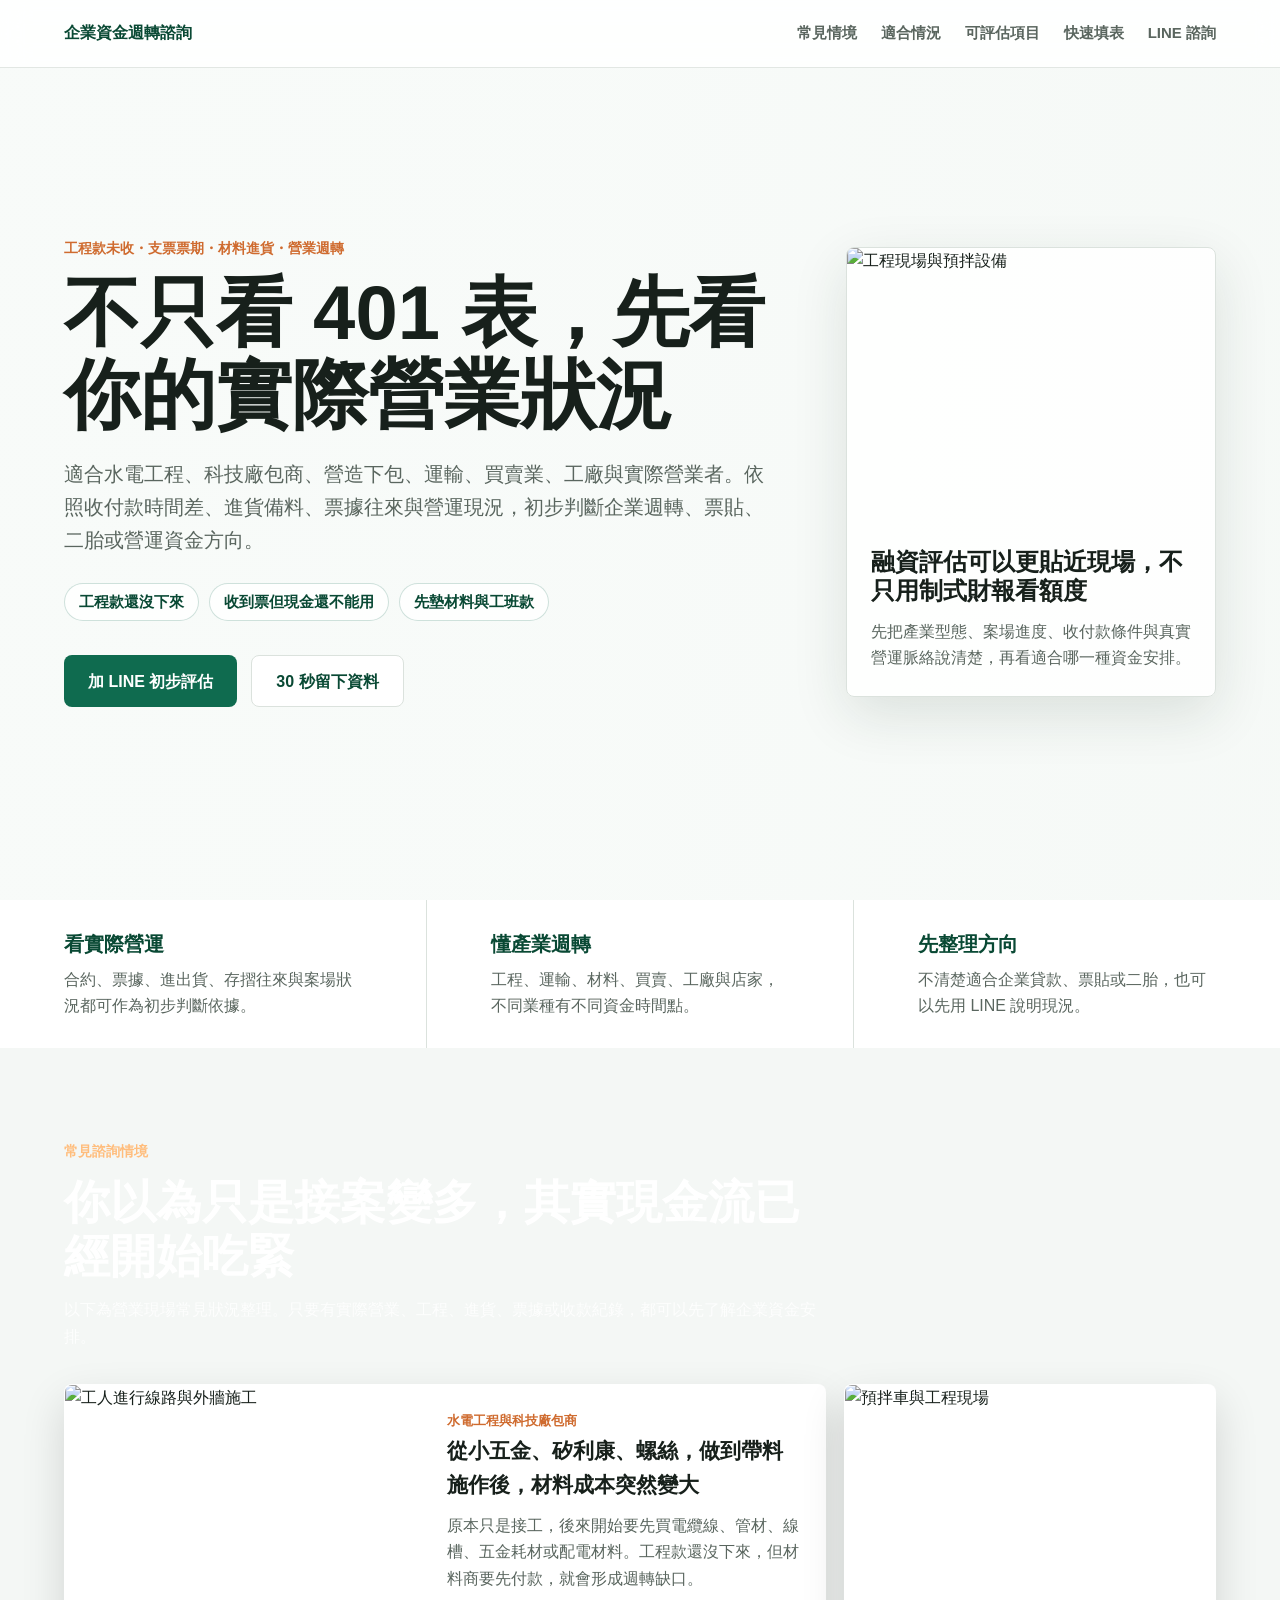
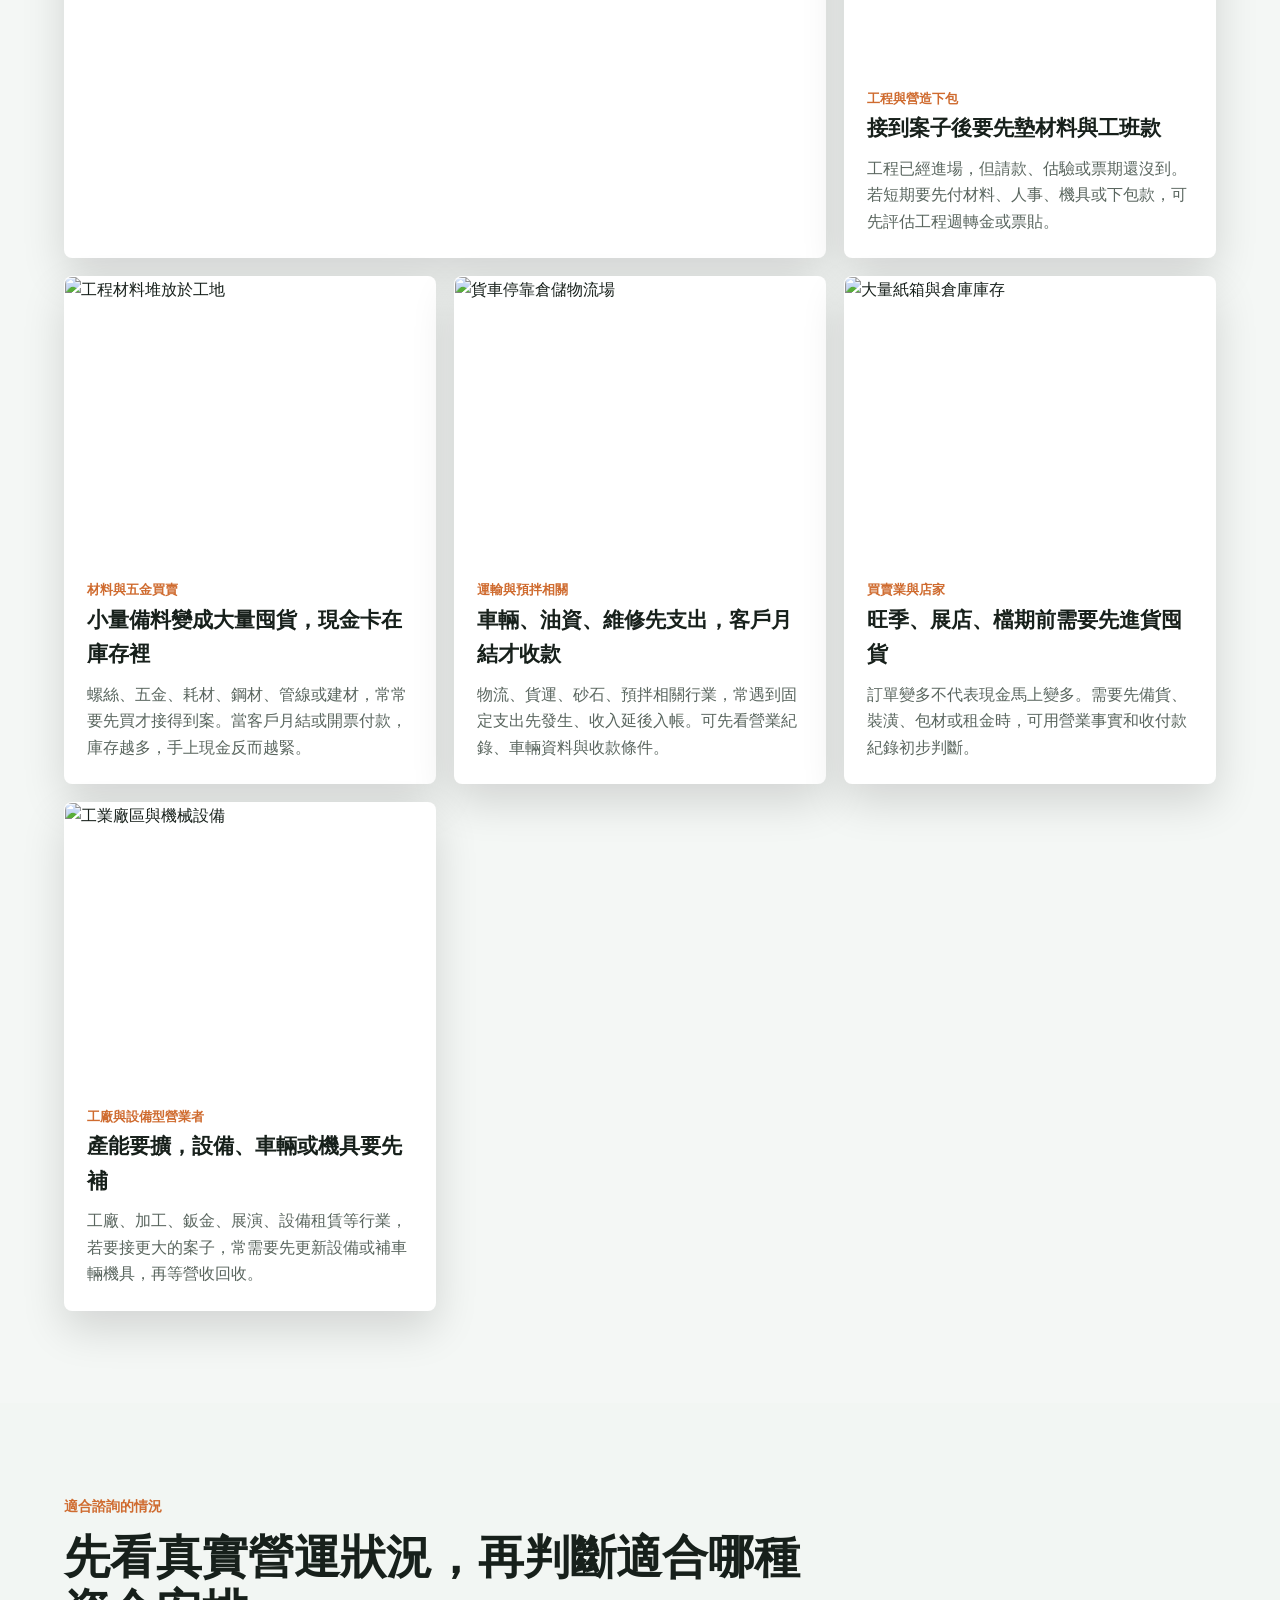
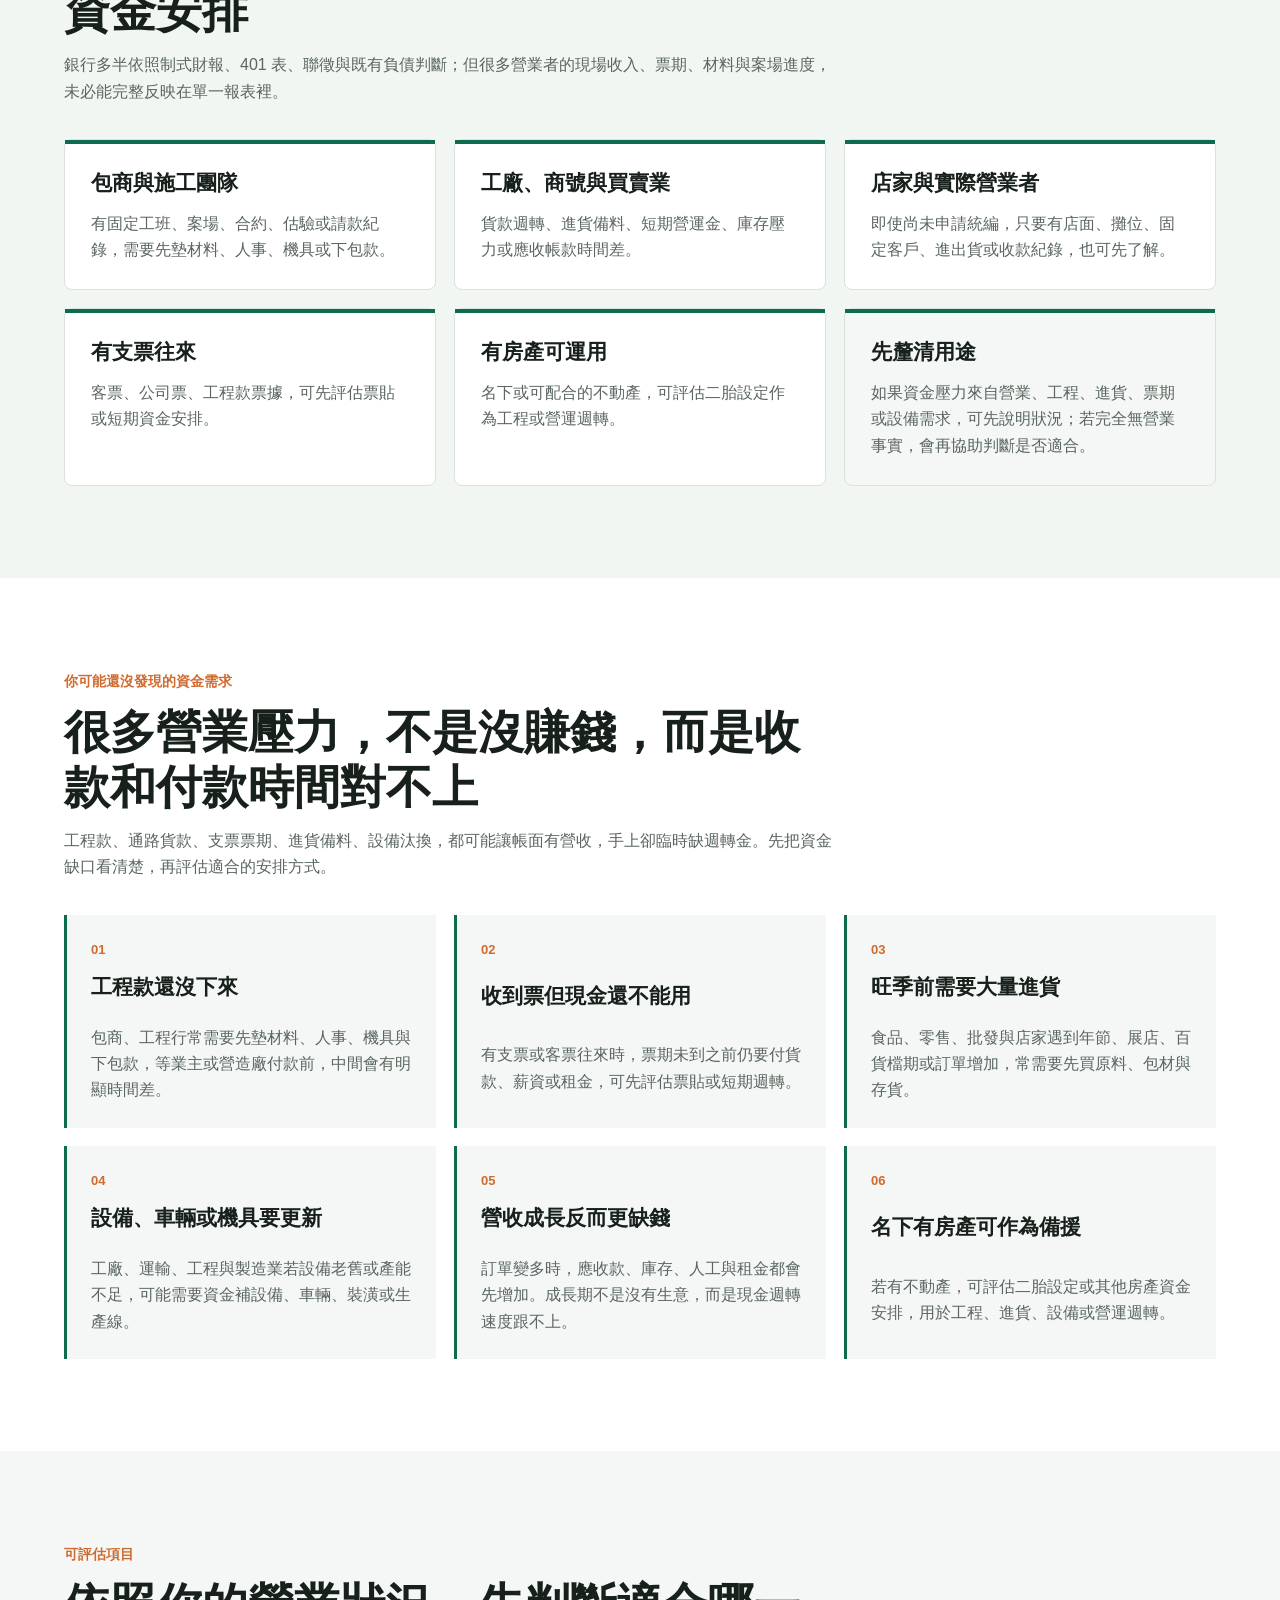
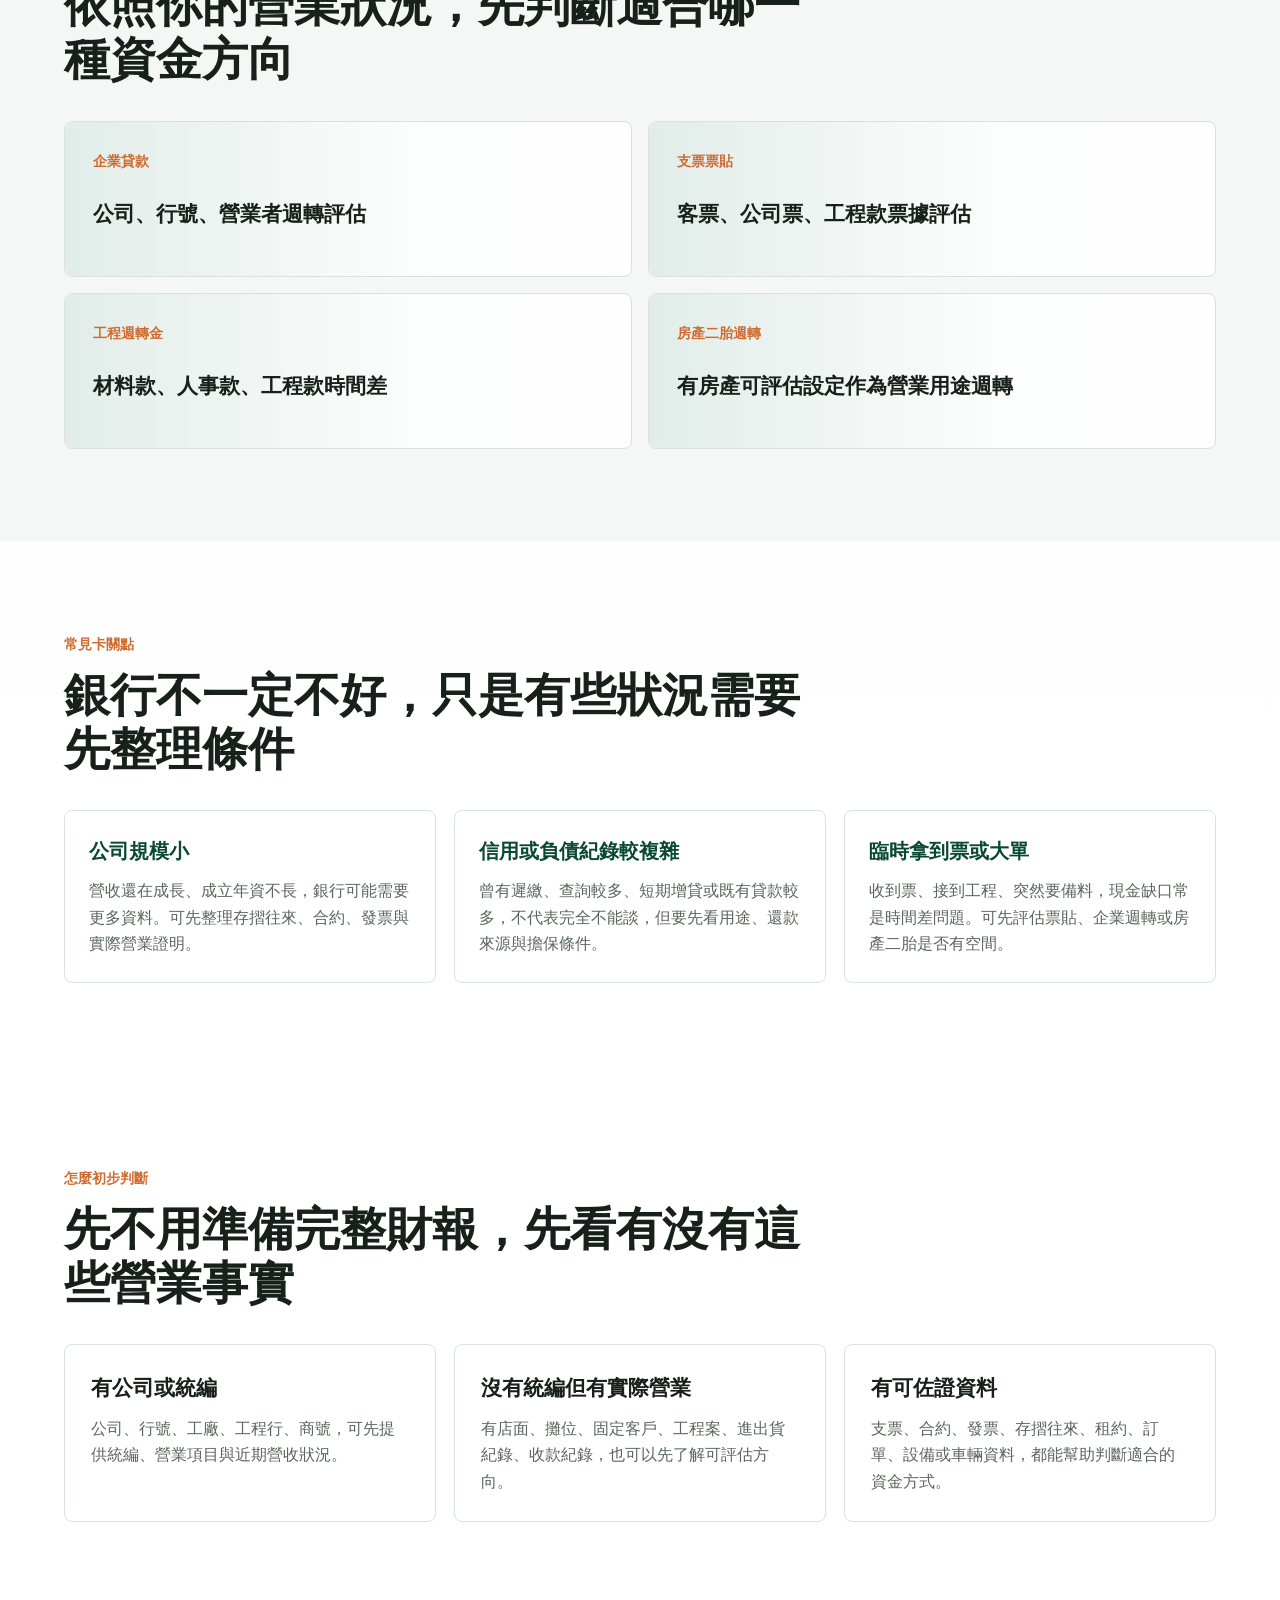
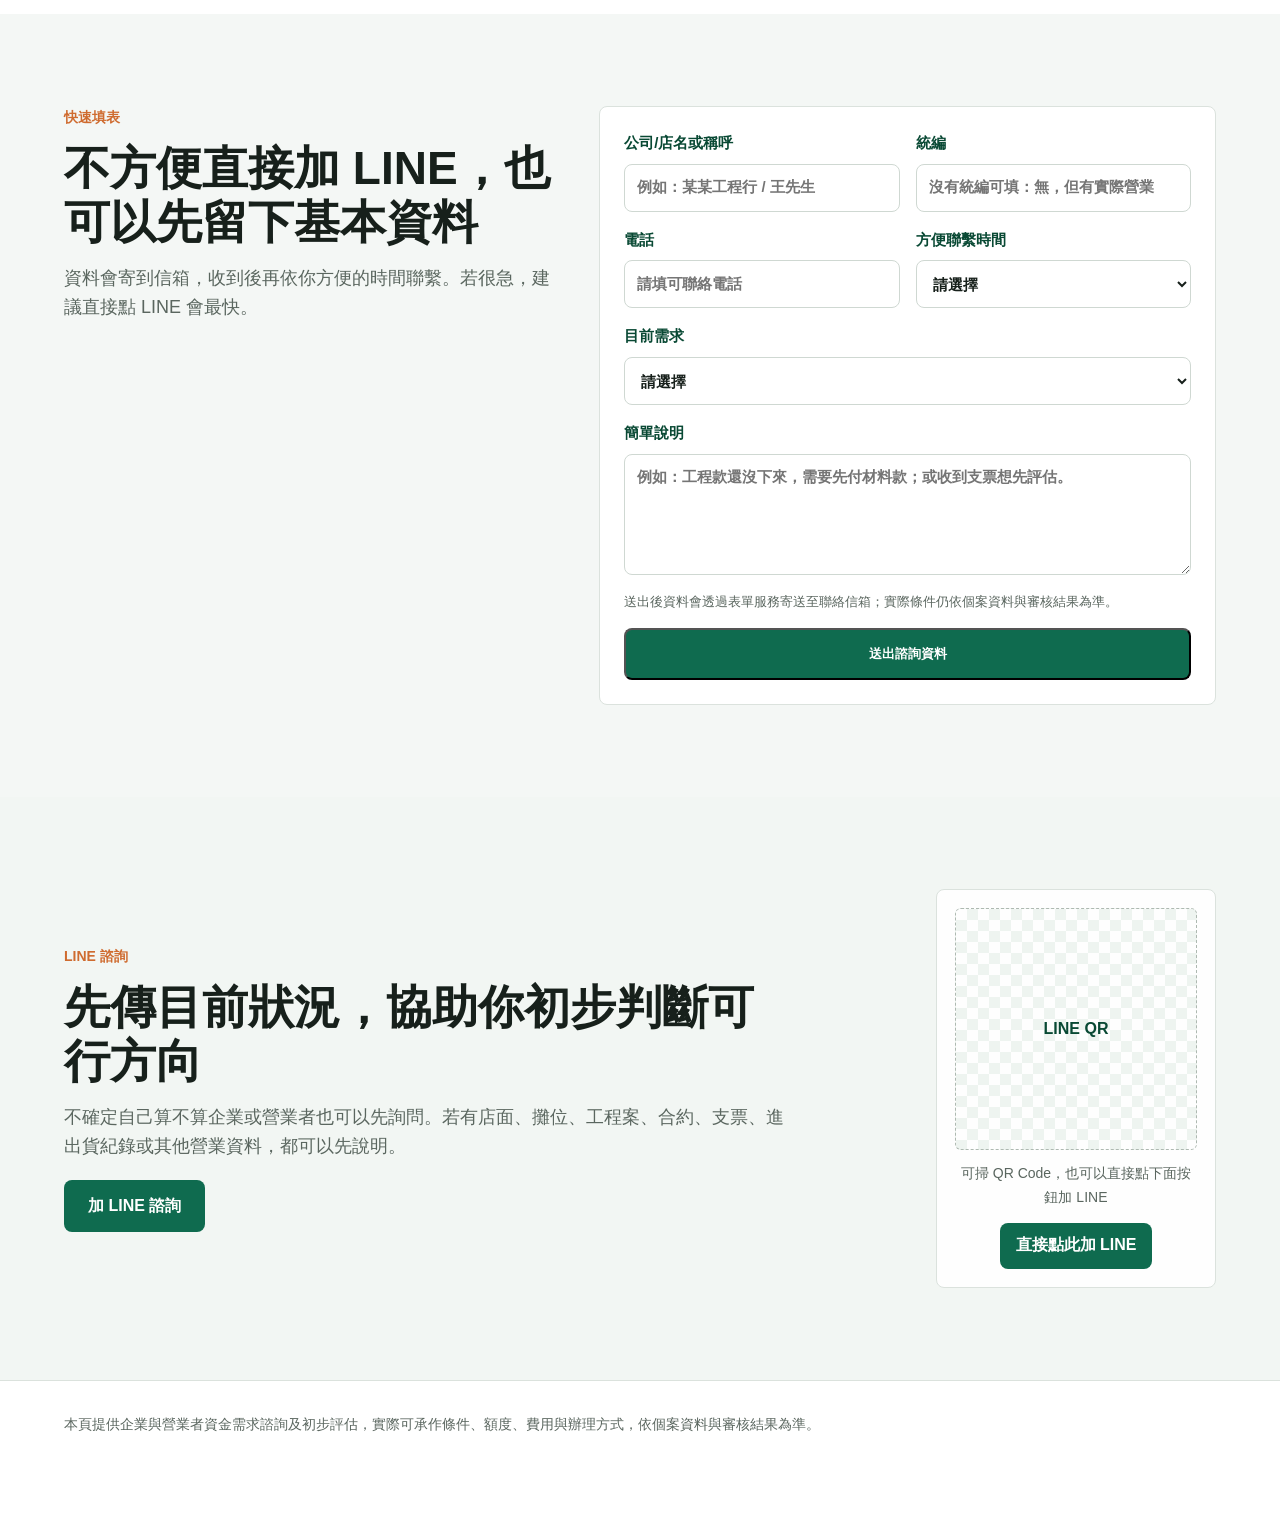
==== index.html @ 9d7dbd49 "Use direct LINE link for mobile floating CTA" ====
<!doctype html>
<html lang="zh-Hant-TW">
  <head>
    <meta charset="utf-8" />
    <meta name="viewport" content="width=device-width, initial-scale=1" />
    <title>企業資金週轉諮詢｜企業貸款、票貼、工程週轉</title>
    <meta
      name="description"
      content="協助公司、行號、店家、包商、工廠評估企業貸款、支票票貼、工程週轉金、營運週轉金與房產二胎週轉需求。"
    />
    <link rel="stylesheet" href="styles.css" />
  </head>
  <body>
    <header class="site-header">
      <a class="brand" href="#top" aria-label="回到首頁">企業資金週轉諮詢</a>
      <nav class="nav" aria-label="頁面導覽">
        <a href="#cases">常見情境</a>
        <a href="#situations">適合情況</a>
        <a href="#services">可評估項目</a>
        <a href="#lead-form">快速填表</a>
        <a href="#contact">LINE 諮詢</a>
      </nav>
    </header>

    <main id="top">
      <section class="hero">
        <div class="hero__content">
          <p class="eyebrow">工程款未收・支票票期・材料進貨・營業週轉</p>
          <h1>不只看 401 表，先看你的實際營業狀況</h1>
          <p class="hero__lead">
            適合水電工程、科技廠包商、營造下包、運輸、買賣業、工廠與實際營業者。依照收付款時間差、進貨備料、票據往來與營運現況，初步判斷企業週轉、票貼、二胎或營運資金方向。
          </p>
          <div class="hero-tags" aria-label="常見資金需求">
            <span>工程款還沒下來</span>
            <span>收到票但現金還不能用</span>
            <span>先墊材料與工班款</span>
          </div>
          <div class="hero__actions">
            <a class="button button--primary" href="https://pse.is/line-top99" data-track="line-top">
              加 LINE 初步評估
            </a>
            <a class="button button--secondary" href="#lead-form">30 秒留下資料</a>
          </div>
        </div>
        <aside class="hero__panel" aria-label="初步評估資料">
          <img
            src="https://images.pexels.com/photos/6034140/pexels-photo-6034140.jpeg?auto=compress&cs=tinysrgb&w=1200"
            alt="工程現場與預拌設備"
          />
          <div class="hero__panel-copy">
            <h2>融資評估可以更貼近現場，不只用制式財報看額度</h2>
            <p>先把產業型態、案場進度、收付款條件與真實營運脈絡說清楚，再看適合哪一種資金安排。</p>
          </div>
        </aside>
      </section>

      <section class="trust-strip" aria-label="服務優勢">
        <div>
          <strong>看實際營運</strong>
          <span>合約、票據、進出貨、存摺往來與案場狀況都可作為初步判斷依據。</span>
        </div>
        <div>
          <strong>懂產業週轉</strong>
          <span>工程、運輸、材料、買賣、工廠與店家，不同業種有不同資金時間點。</span>
        </div>
        <div>
          <strong>先整理方向</strong>
          <span>不清楚適合企業貸款、票貼或二胎，也可以先用 LINE 說明現況。</span>
        </div>
      </section>

      <section class="band case-band" id="cases">
        <div class="band__inner">
          <div class="section__heading">
            <p class="eyebrow">常見諮詢情境</p>
            <h2>你以為只是接案變多，其實現金流已經開始吃緊</h2>
            <p>以下為營業現場常見狀況整理。只要有實際營業、工程、進貨、票據或收款紀錄，都可以先了解企業資金安排。</p>
          </div>
          <div class="case-grid">
            <article class="case-card case-card--featured">
              <img
                src="https://images.pexels.com/photos/12168568/pexels-photo-12168568.jpeg?auto=compress&cs=tinysrgb&w=900"
                alt="工人進行線路與外牆施工"
              />
              <div>
                <span>水電工程與科技廠包商</span>
                <h3>從小五金、矽利康、螺絲，做到帶料施作後，材料成本突然變大</h3>
                <p>原本只是接工，後來開始要先買電纜線、管材、線槽、五金耗材或配電材料。工程款還沒下來，但材料商要先付款，就會形成週轉缺口。</p>
              </div>
            </article>
            <article class="case-card">
              <img
                src="https://images.pexels.com/photos/34281022/pexels-photo-34281022.jpeg?auto=compress&cs=tinysrgb&w=900"
                alt="預拌車與工程現場"
              />
              <div>
                <span>工程與營造下包</span>
                <h3>接到案子後要先墊材料與工班款</h3>
                <p>工程已經進場，但請款、估驗或票期還沒到。若短期要先付材料、人事、機具或下包款，可先評估工程週轉金或票貼。</p>
              </div>
            </article>
            <article class="case-card">
              <img
                src="https://images.pexels.com/photos/9026149/pexels-photo-9026149.jpeg?auto=compress&cs=tinysrgb&w=900"
                alt="工程材料堆放於工地"
              />
              <div>
                <span>材料與五金買賣</span>
                <h3>小量備料變成大量囤貨，現金卡在庫存裡</h3>
                <p>螺絲、五金、耗材、鋼材、管線或建材，常常要先買才接得到案。當客戶月結或開票付款，庫存越多，手上現金反而越緊。</p>
              </div>
            </article>
            <article class="case-card">
              <img
                src="https://images.pexels.com/photos/18468444/pexels-photo-18468444.jpeg?auto=compress&cs=tinysrgb&w=900"
                alt="貨車停靠倉儲物流場"
              />
              <div>
                <span>運輸與預拌相關</span>
                <h3>車輛、油資、維修先支出，客戶月結才收款</h3>
                <p>物流、貨運、砂石、預拌相關行業，常遇到固定支出先發生、收入延後入帳。可先看營業紀錄、車輛資料與收款條件。</p>
              </div>
            </article>
            <article class="case-card">
              <img
                src="https://images.pexels.com/photos/10834810/pexels-photo-10834810.jpeg?auto=compress&cs=tinysrgb&w=900"
                alt="大量紙箱與倉庫庫存"
              />
              <div>
                <span>買賣業與店家</span>
                <h3>旺季、展店、檔期前需要先進貨囤貨</h3>
                <p>訂單變多不代表現金馬上變多。需要先備貨、裝潢、包材或租金時，可用營業事實和收付款紀錄初步判斷。</p>
              </div>
            </article>
            <article class="case-card">
              <img
                src="https://images.pexels.com/photos/18468425/pexels-photo-18468425.jpeg?auto=compress&cs=tinysrgb&w=900"
                alt="工業廠區與機械設備"
              />
              <div>
                <span>工廠與設備型營業者</span>
                <h3>產能要擴，設備、車輛或機具要先補</h3>
                <p>工廠、加工、鈑金、展演、設備租賃等行業，若要接更大的案子，常需要先更新設備或補車輛機具，再等營收回收。</p>
              </div>
            </article>
          </div>
        </div>
      </section>

      <section class="section" id="situations">
          <div class="section__heading">
            <p class="eyebrow">適合諮詢的情況</p>
          <h2>先看真實營運狀況，再判斷適合哪種資金安排</h2>
          <p>銀行多半依照制式財報、401 表、聯徵與既有負債判斷；但很多營業者的現場收入、票期、材料與案場進度，未必能完整反映在單一報表裡。</p>
          </div>
        <div class="grid">
          <article class="card">
            <h3>包商與施工團隊</h3>
            <p>有固定工班、案場、合約、估驗或請款紀錄，需要先墊材料、人事、機具或下包款。</p>
          </article>
          <article class="card">
            <h3>工廠、商號與買賣業</h3>
            <p>貨款週轉、進貨備料、短期營運金、庫存壓力或應收帳款時間差。</p>
          </article>
          <article class="card">
            <h3>店家與實際營業者</h3>
            <p>即使尚未申請統編，只要有店面、攤位、固定客戶、進出貨或收款紀錄，也可先了解。</p>
          </article>
          <article class="card">
            <h3>有支票往來</h3>
            <p>客票、公司票、工程款票據，可先評估票貼或短期資金安排。</p>
          </article>
          <article class="card">
            <h3>有房產可運用</h3>
            <p>名下或可配合的不動產，可評估二胎設定作為工程或營運週轉。</p>
          </article>
          <article class="card card--muted">
            <h3>先釐清用途</h3>
            <p>如果資金壓力來自營業、工程、進貨、票期或設備需求，可先說明狀況；若完全無營業事實，會再協助判斷是否適合。</p>
          </article>
        </div>
      </section>

      <section class="section discovery" id="discovery">
        <div class="section__heading">
          <p class="eyebrow">你可能還沒發現的資金需求</p>
          <h2>很多營業壓力，不是沒賺錢，而是收款和付款時間對不上</h2>
          <p>
            工程款、通路貨款、支票票期、進貨備料、設備汰換，都可能讓帳面有營收，手上卻臨時缺週轉金。先把資金缺口看清楚，再評估適合的安排方式。
          </p>
        </div>
        <div class="insight-grid">
          <article class="insight">
            <span>01</span>
            <h3>工程款還沒下來</h3>
            <p>包商、工程行常需要先墊材料、人事、機具與下包款，等業主或營造廠付款前，中間會有明顯時間差。</p>
          </article>
          <article class="insight">
            <span>02</span>
            <h3>收到票但現金還不能用</h3>
            <p>有支票或客票往來時，票期未到之前仍要付貨款、薪資或租金，可先評估票貼或短期週轉。</p>
          </article>
          <article class="insight">
            <span>03</span>
            <h3>旺季前需要大量進貨</h3>
            <p>食品、零售、批發與店家遇到年節、展店、百貨檔期或訂單增加，常需要先買原料、包材與存貨。</p>
          </article>
          <article class="insight">
            <span>04</span>
            <h3>設備、車輛或機具要更新</h3>
            <p>工廠、運輸、工程與製造業若設備老舊或產能不足，可能需要資金補設備、車輛、裝潢或生產線。</p>
          </article>
          <article class="insight">
            <span>05</span>
            <h3>營收成長反而更缺錢</h3>
            <p>訂單變多時，應收款、庫存、人工與租金都會先增加。成長期不是沒有生意，而是現金週轉速度跟不上。</p>
          </article>
          <article class="insight">
            <span>06</span>
            <h3>名下有房產可作為備援</h3>
            <p>若有不動產，可評估二胎設定或其他房產資金安排，用於工程、進貨、設備或營運週轉。</p>
          </article>
        </div>
      </section>

      <section class="band" id="services">
        <div class="band__inner">
          <div class="section__heading">
            <p class="eyebrow">可評估項目</p>
            <h2>依照你的營業狀況，先判斷適合哪一種資金方向</h2>
          </div>
          <div class="service-list">
            <a
              href="https://pse.is/8zxh64"
              data-track="line-business"
              style="--service-bg: url('https://images.pexels.com/photos/4483862/pexels-photo-4483862.jpeg?auto=compress&cs=tinysrgb&w=900')"
            >
              <span>企業貸款</span>
              <strong>公司、行號、營業者週轉評估</strong>
            </a>
            <a
              href="https://pse.is/line-ticket99"
              data-track="line-ticket"
              style="--service-bg: url('https://images.pexels.com/photos/6863183/pexels-photo-6863183.jpeg?auto=compress&cs=tinysrgb&w=900')"
            >
              <span>支票票貼</span>
              <strong>客票、公司票、工程款票據評估</strong>
            </a>
            <a
              href="https://pse.is/line-project99"
              data-track="line-project"
              style="--service-bg: url('https://images.pexels.com/photos/12168568/pexels-photo-12168568.jpeg?auto=compress&cs=tinysrgb&w=900')"
            >
              <span>工程週轉金</span>
              <strong>材料款、人事款、工程款時間差</strong>
            </a>
            <a
              href="https://pse.is/line-property99"
              data-track="line-property"
              style="--service-bg: url('https://images.pexels.com/photos/259588/pexels-photo-259588.jpeg?auto=compress&cs=tinysrgb&w=900')"
            >
              <span>房產二胎週轉</span>
              <strong>有房產可評估設定作為營業用途週轉</strong>
            </a>
          </div>
        </div>
      </section>

      <section class="section signals">
        <div class="section__heading">
          <p class="eyebrow">常見卡關點</p>
          <h2>銀行不一定不好，只是有些狀況需要先整理條件</h2>
        </div>
        <div class="signal-list">
          <div class="signal">
            <strong>公司規模小</strong>
            <p>營收還在成長、成立年資不長，銀行可能需要更多資料。可先整理存摺往來、合約、發票與實際營業證明。</p>
          </div>
          <div class="signal">
            <strong>信用或負債紀錄較複雜</strong>
            <p>曾有遲繳、查詢較多、短期增貸或既有貸款較多，不代表完全不能談，但要先看用途、還款來源與擔保條件。</p>
          </div>
          <div class="signal">
            <strong>臨時拿到票或大單</strong>
            <p>收到票、接到工程、突然要備料，現金缺口常是時間差問題。可先評估票貼、企業週轉或房產二胎是否有空間。</p>
          </div>
        </div>
      </section>

      <section class="section checklist">
        <div class="section__heading">
          <p class="eyebrow">怎麼初步判斷</p>
          <h2>先不用準備完整財報，先看有沒有這些營業事實</h2>
        </div>
        <div class="checklist__layout">
          <div class="checklist__block">
            <h3>有公司或統編</h3>
            <p>公司、行號、工廠、工程行、商號，可先提供統編、營業項目與近期營收狀況。</p>
          </div>
          <div class="checklist__block">
            <h3>沒有統編但有實際營業</h3>
            <p>有店面、攤位、固定客戶、工程案、進出貨紀錄、收款紀錄，也可以先了解可評估方向。</p>
          </div>
          <div class="checklist__block">
            <h3>有可佐證資料</h3>
            <p>支票、合約、發票、存摺往來、租約、訂單、設備或車輛資料，都能幫助判斷適合的資金方式。</p>
          </div>
        </div>
      </section>

      <section class="band lead-form-section" id="lead-form">
        <div class="lead-form__intro">
          <p class="eyebrow">快速填表</p>
          <h2>不方便直接加 LINE，也可以先留下基本資料</h2>
          <p>資料會寄到信箱，收到後再依你方便的時間聯繫。若很急，建議直接點 LINE 會最快。</p>
        </div>
        <form class="lead-form" action="https://formsubmit.co/ckjbar@gmail.com" method="POST">
          <input type="hidden" name="_subject" value="企業資金週轉諮詢表單" />
          <input type="hidden" name="_captcha" value="false" />
          <input type="hidden" name="_template" value="table" />
          <label>
            公司/店名或稱呼
            <input name="company_or_name" type="text" placeholder="例如：某某工程行 / 王先生" required />
          </label>
          <label>
            統編
            <input name="tax_id" type="text" inputmode="numeric" placeholder="沒有統編可填：無，但有實際營業" />
          </label>
          <label>
            電話
            <input name="phone" type="tel" placeholder="請填可聯絡電話" required />
          </label>
          <label>
            方便聯繫時間
            <select name="preferred_time" required>
              <option value="">請選擇</option>
              <option>上午 09:00-12:00</option>
              <option>下午 13:00-17:00</option>
              <option>晚上 18:00-21:00</option>
            </select>
          </label>
          <label class="lead-form__wide">
            目前需求
            <select name="funding_need" required>
              <option value="">請選擇</option>
              <option>工程週轉金</option>
              <option>支票票貼</option>
              <option>營運週轉金</option>
              <option>大量進貨/囤貨</option>
              <option>設備、車輛或機具</option>
              <option>房產二胎週轉</option>
              <option>其他</option>
            </select>
          </label>
          <label class="lead-form__wide">
            簡單說明
            <textarea name="message" rows="4" placeholder="例如：工程款還沒下來，需要先付材料款；或收到支票想先評估。"></textarea>
          </label>
          <p class="form-note">送出後資料會透過表單服務寄送至聯絡信箱；實際條件仍依個案資料與審核結果為準。</p>
          <button class="button button--primary" type="submit">送出諮詢資料</button>
        </form>
      </section>

      <section class="section contact" id="contact">
        <div class="contact__copy">
          <p class="eyebrow">LINE 諮詢</p>
          <h2>先傳目前狀況，協助你初步判斷可行方向</h2>
          <p>
            不確定自己算不算企業或營業者也可以先詢問。若有店面、攤位、工程案、合約、支票、進出貨紀錄或其他營業資料，都可以先說明。
          </p>
          <a class="button button--primary" href="https://pse.is/line-footer99" data-track="line-footer">
            加 LINE 諮詢
          </a>
        </div>
        <div class="qr-card">
          <div class="qr-placeholder" aria-label="LINE QR Code 佔位">
            LINE QR
          </div>
          <p class="desktop-note">可掃 QR Code，也可以直接點下面按鈕加 LINE</p>
          <a class="direct-line-link" href="https://pse.is/line-footer99" data-track="line-footer-direct">
            直接點此加 LINE
          </a>
        </div>
      </section>
    </main>

    <footer class="footer">
      <p>本頁提供企業與營業者資金需求諮詢及初步評估，實際可承作條件、額度、費用與辦理方式，依個案資料與審核結果為準。</p>
    </footer>

    <a class="floating-line" href="https://line.me/ti/p/hI6-r26uJ2" data-track="line-floating-direct">
      加 LINE
    </a>
  </body>
</html>
---- styles.css ----
:root {
  color-scheme: light;
  --ink: #17201b;
  --muted: #5a665f;
  --line: #dbe2dd;
  --soft: #f4f7f5;
  --paper: #ffffff;
  --brand: #0f6b4f;
  --brand-dark: #094934;
  --accent: #cf6b2f;
  --shadow: 0 18px 55px rgba(25, 48, 36, 0.12);
}

* {
  box-sizing: border-box;
}

html {
  scroll-behavior: smooth;
}

body {
  margin: 0;
  color: var(--ink);
  font-family: "Noto Sans TC", "PingFang TC", "Microsoft JhengHei", Arial, sans-serif;
  line-height: 1.65;
  background: #f2f6f3;
}

a {
  color: inherit;
  text-decoration: none;
}

.site-header {
  position: sticky;
  top: 0;
  z-index: 10;
  display: flex;
  align-items: center;
  justify-content: space-between;
  gap: 24px;
  min-height: 68px;
  padding: 0 5vw;
  border-bottom: 1px solid rgba(219, 226, 221, 0.8);
  background: rgba(255, 255, 255, 0.92);
  backdrop-filter: blur(14px);
}

.brand {
  color: var(--brand-dark);
  font-weight: 800;
  letter-spacing: 0;
}

.nav {
  display: flex;
  gap: 24px;
  color: var(--muted);
  font-size: 15px;
  font-weight: 600;
}

.nav a:hover {
  color: var(--brand);
}

.hero {
  position: relative;
  display: grid;
  grid-template-columns: minmax(0, 1.1fr) minmax(320px, 0.55fr);
  gap: 42px;
  align-items: center;
  min-height: calc(100vh - 68px);
  padding: 72px 5vw 96px;
  background:
    linear-gradient(90deg, rgba(248, 251, 249, 0.98) 0%, rgba(248, 251, 249, 0.92) 48%, rgba(248, 251, 249, 0.62) 100%),
    url("https://images.pexels.com/photos/36162732/pexels-photo-36162732.jpeg?auto=compress&cs=tinysrgb&w=1600") center / cover;
}

.hero__content {
  position: relative;
  max-width: 820px;
}

.eyebrow {
  margin: 0 0 12px;
  color: var(--accent);
  font-size: 14px;
  font-weight: 800;
}

h1,
h2,
h3,
p {
  margin-top: 0;
}

h1 {
  max-width: 760px;
  margin-bottom: 22px;
  font-size: clamp(40px, 6vw, 76px);
  line-height: 1.08;
  letter-spacing: 0;
}

h2 {
  margin-bottom: 14px;
  font-size: clamp(28px, 4vw, 46px);
  line-height: 1.18;
  letter-spacing: 0;
}

h3 {
  margin-bottom: 10px;
  font-size: 21px;
  letter-spacing: 0;
}

.hero__lead {
  max-width: 700px;
  color: var(--muted);
  font-size: 20px;
}

.hero-tags {
  display: flex;
  flex-wrap: wrap;
  gap: 10px;
  margin-top: 26px;
}

.hero-tags span {
  display: inline-flex;
  align-items: center;
  min-height: 38px;
  padding: 0 14px;
  border: 1px solid rgba(15, 107, 79, 0.2);
  border-radius: 999px;
  color: var(--brand-dark);
  font-size: 15px;
  font-weight: 800;
  background: rgba(255, 255, 255, 0.82);
}

.hero__actions {
  display: flex;
  flex-wrap: wrap;
  gap: 14px;
  margin-top: 34px;
}

.button {
  display: inline-flex;
  align-items: center;
  justify-content: center;
  min-height: 52px;
  padding: 0 24px;
  border-radius: 8px;
  font-weight: 800;
  line-height: 1.2;
  transition: transform 0.2s ease, background 0.2s ease, border-color 0.2s ease;
}

.button:hover {
  transform: translateY(-1px);
}

.button--primary {
  color: #fff;
  background: var(--brand);
}

.button--primary:hover {
  background: var(--brand-dark);
}

.button--secondary {
  border: 1px solid var(--line);
  color: var(--brand-dark);
  background: #fff;
}

.hero__panel,
.card,
.qr-card {
  border: 1px solid var(--line);
  border-radius: 8px;
  background: rgba(255, 255, 255, 0.92);
  box-shadow: var(--shadow);
}

.hero__panel {
  overflow: hidden;
  padding: 0;
}

.hero__panel h2 {
  font-size: 24px;
}

.hero__panel img {
  display: block;
  width: 100%;
  aspect-ratio: 4 / 3;
  object-fit: cover;
}

.hero__panel-copy {
  padding: 24px;
}

.hero__panel-copy p {
  margin-bottom: 0;
  color: var(--muted);
}

.trust-strip {
  display: grid;
  grid-template-columns: repeat(3, minmax(0, 1fr));
  gap: 1px;
  background: var(--line);
}

.trust-strip div {
  display: grid;
  gap: 6px;
  padding: 28px 5vw;
  background: #fff;
}

.trust-strip strong {
  color: var(--brand-dark);
  font-size: 20px;
}

.trust-strip span {
  color: var(--muted);
}

.section {
  padding: 92px 5vw;
}

.section__heading {
  max-width: 780px;
  margin-bottom: 34px;
}

.section__heading p:not(.eyebrow) {
  color: var(--muted);
}

.grid {
  display: grid;
  grid-template-columns: repeat(3, minmax(0, 1fr));
  gap: 18px;
}

.card {
  position: relative;
  padding: 26px;
  box-shadow: none;
  background: #fff;
}

.card::before {
  content: "";
  position: absolute;
  top: 0;
  left: 0;
  width: 100%;
  height: 4px;
  background: var(--brand);
}

.card p {
  margin-bottom: 0;
  color: var(--muted);
}

.card--muted {
  background: var(--soft);
}

.discovery {
  background: #fff;
}

.insight-grid {
  display: grid;
  grid-template-columns: repeat(3, minmax(0, 1fr));
  gap: 18px;
}

.insight {
  display: grid;
  gap: 10px;
  padding: 24px;
  border-left: 3px solid var(--brand);
  background: var(--soft);
}

.insight span {
  color: var(--accent);
  font-size: 13px;
  font-weight: 900;
}

.insight p {
  margin-bottom: 0;
  color: var(--muted);
}

.case-band {
  background:
    linear-gradient(180deg, rgba(9, 73, 52, 0.92), rgba(15, 107, 79, 0.88)),
    url("https://images.pexels.com/photos/36003983/pexels-photo-36003983.jpeg?auto=compress&cs=tinysrgb&w=1600") center / cover;
  color: #fff;
}

.case-band .eyebrow {
  color: #ffbd7c;
}

.case-band .section__heading p:not(.eyebrow) {
  color: rgba(255, 255, 255, 0.82);
}

.case-grid {
  display: grid;
  grid-template-columns: repeat(3, minmax(0, 1fr));
  gap: 18px;
}

.case-card {
  overflow: hidden;
  border: 1px solid rgba(255, 255, 255, 0.18);
  border-radius: 8px;
  background: #fff;
  color: var(--ink);
  box-shadow: 0 18px 44px rgba(0, 0, 0, 0.14);
}

.case-card--featured {
  grid-column: span 2;
  display: grid;
  grid-template-columns: minmax(260px, 0.9fr) minmax(0, 1fr);
}

.case-card img {
  display: block;
  width: 100%;
  aspect-ratio: 4 / 3;
  object-fit: cover;
}

.case-card div {
  padding: 22px;
}

.case-card--featured img {
  height: 100%;
  aspect-ratio: auto;
}

.case-card span {
  color: var(--accent);
  font-size: 13px;
  font-weight: 900;
}

.case-card p {
  margin-bottom: 0;
  color: var(--muted);
}

.band {
  padding: 92px 5vw;
  background: var(--soft);
}

.band__inner {
  max-width: 1180px;
}

.service-list {
  display: grid;
  grid-template-columns: repeat(2, minmax(0, 1fr));
  gap: 16px;
}

.service-list a {
  position: relative;
  overflow: hidden;
  display: grid;
  gap: 8px;
  min-height: 156px;
  padding: 28px;
  border: 1px solid var(--line);
  border-radius: 8px;
  background:
    linear-gradient(90deg, rgba(255, 255, 255, 0.96), rgba(255, 255, 255, 0.86)),
    var(--service-bg) center / cover;
  transition: border-color 0.2s ease, transform 0.2s ease;
}

.service-list a::after {
  content: "";
  position: absolute;
  inset: 0;
  border-radius: inherit;
  background: linear-gradient(90deg, rgba(15, 107, 79, 0.12), transparent 65%);
  pointer-events: none;
}

.service-list span,
.service-list strong {
  position: relative;
  z-index: 1;
}

.service-list a:hover {
  border-color: var(--brand);
  transform: translateY(-1px);
}

.service-list span {
  color: var(--accent);
  font-size: 14px;
  font-weight: 800;
}

.service-list strong {
  font-size: 21px;
  line-height: 1.35;
}

.signals {
  background:
    linear-gradient(180deg, rgba(255, 255, 255, 0.94), rgba(255, 255, 255, 0.98)),
    url("https://images.pexels.com/photos/36296037/pexels-photo-36296037.jpeg?auto=compress&cs=tinysrgb&w=1600") center / cover;
}

.signal-list {
  display: grid;
  grid-template-columns: repeat(3, minmax(0, 1fr));
  gap: 18px;
}

.signal {
  padding: 24px;
  border: 1px solid var(--line);
  border-radius: 8px;
  background: var(--paper);
}

.signal strong {
  display: block;
  margin-bottom: 10px;
  color: var(--brand-dark);
  font-size: 20px;
}

.signal p {
  margin-bottom: 0;
  color: var(--muted);
}

.checklist {
  background: #fff;
}

.checklist__layout {
  display: grid;
  grid-template-columns: repeat(3, minmax(0, 1fr));
  gap: 18px;
}

.checklist__block {
  padding: 26px;
  border: 1px solid var(--line);
  border-radius: 8px;
}

.checklist__block p {
  margin-bottom: 0;
  color: var(--muted);
}

.lead-form-section {
  display: grid;
  grid-template-columns: minmax(0, 0.8fr) minmax(420px, 1fr);
  gap: 42px;
  align-items: start;
}

.lead-form__intro {
  max-width: 560px;
}

.lead-form__intro p:not(.eyebrow) {
  color: var(--muted);
  font-size: 18px;
}

.lead-form {
  display: grid;
  grid-template-columns: repeat(2, minmax(0, 1fr));
  gap: 16px;
  padding: 24px;
  border: 1px solid var(--line);
  border-radius: 8px;
  background: #fff;
}

.lead-form label {
  display: grid;
  gap: 8px;
  color: var(--brand-dark);
  font-size: 15px;
  font-weight: 800;
}

.lead-form input,
.lead-form select,
.lead-form textarea {
  width: 100%;
  min-height: 48px;
  padding: 10px 12px;
  border: 1px solid #cfd8d2;
  border-radius: 8px;
  color: var(--ink);
  font: inherit;
  background: #fff;
}

.lead-form textarea {
  resize: vertical;
}

.lead-form__wide,
.form-note,
.lead-form button {
  grid-column: 1 / -1;
}

.form-note {
  margin: 0;
  color: var(--muted);
  font-size: 13px;
}

.contact {
  display: grid;
  grid-template-columns: minmax(0, 1fr) 280px;
  gap: 42px;
  align-items: center;
}

.contact__copy {
  max-width: 720px;
}

.contact__copy p:not(.eyebrow) {
  color: var(--muted);
  font-size: 18px;
}

.qr-card {
  padding: 18px;
  text-align: center;
  box-shadow: none;
}

.qr-card p {
  margin: 12px 0 0;
  color: var(--muted);
  font-size: 14px;
}

.direct-line-link {
  display: inline-flex;
  align-items: center;
  justify-content: center;
  min-height: 46px;
  margin-top: 14px;
  padding: 0 16px;
  border-radius: 8px;
  color: #fff;
  font-weight: 900;
  background: var(--brand);
}

.qr-placeholder {
  display: grid;
  place-items: center;
  aspect-ratio: 1;
  border: 1px dashed #aeb9b1;
  border-radius: 6px;
  color: var(--brand-dark);
  font-weight: 900;
  background:
    linear-gradient(45deg, #eef4f0 25%, transparent 25%),
    linear-gradient(-45deg, #eef4f0 25%, transparent 25%),
    linear-gradient(45deg, transparent 75%, #eef4f0 75%),
    linear-gradient(-45deg, transparent 75%, #eef4f0 75%);
  background-size: 22px 22px;
  background-position: 0 0, 0 11px, 11px -11px, -11px 0;
}

.footer {
  padding: 32px 5vw 92px;
  border-top: 1px solid var(--line);
  color: var(--muted);
  font-size: 14px;
  background: #fff;
}

.footer p {
  max-width: 980px;
  margin-bottom: 0;
}

.floating-line {
  position: fixed;
  right: 22px;
  bottom: 22px;
  z-index: 20;
  display: none;
  align-items: center;
  justify-content: center;
  min-width: 112px;
  min-height: 48px;
  padding: 0 18px;
  border-radius: 8px;
  color: #fff;
  font-weight: 900;
  background: var(--brand);
  box-shadow: 0 12px 32px rgba(15, 107, 79, 0.28);
}

@media (max-width: 920px) {
  .hero,
  .contact,
  .lead-form-section,
  .trust-strip {
    grid-template-columns: 1fr;
  }

  .hero {
    min-height: auto;
    padding-top: 54px;
  }

  .grid,
  .service-list,
  .insight-grid,
  .case-grid,
  .signal-list,
  .checklist__layout {
    grid-template-columns: 1fr;
  }

  .case-card--featured {
    grid-column: auto;
    grid-template-columns: 1fr;
  }

  .case-card--featured img {
    height: auto;
    aspect-ratio: 4 / 3;
  }

  .qr-card {
    max-width: 320px;
  }
}

@media (max-width: 680px) {
  .site-header {
    align-items: flex-start;
    flex-direction: column;
    justify-content: center;
    gap: 8px;
    min-height: 82px;
    padding: 12px 18px;
  }

  .nav {
    width: 100%;
    gap: 12px;
    overflow-x: auto;
    font-size: 14px;
    white-space: nowrap;
  }

  .hero,
  .section,
  .band {
    padding-left: 18px;
    padding-right: 18px;
  }

  .hero__lead {
    font-size: 18px;
  }

  .button {
    width: 100%;
  }

  .lead-form {
    grid-template-columns: 1fr;
  }

  .floating-line {
    display: inline-flex;
  }

  .desktop-note {
    display: none;
  }

  .direct-line-link {
    width: 100%;
  }

  .footer {
    padding-left: 18px;
    padding-right: 18px;
  }
}
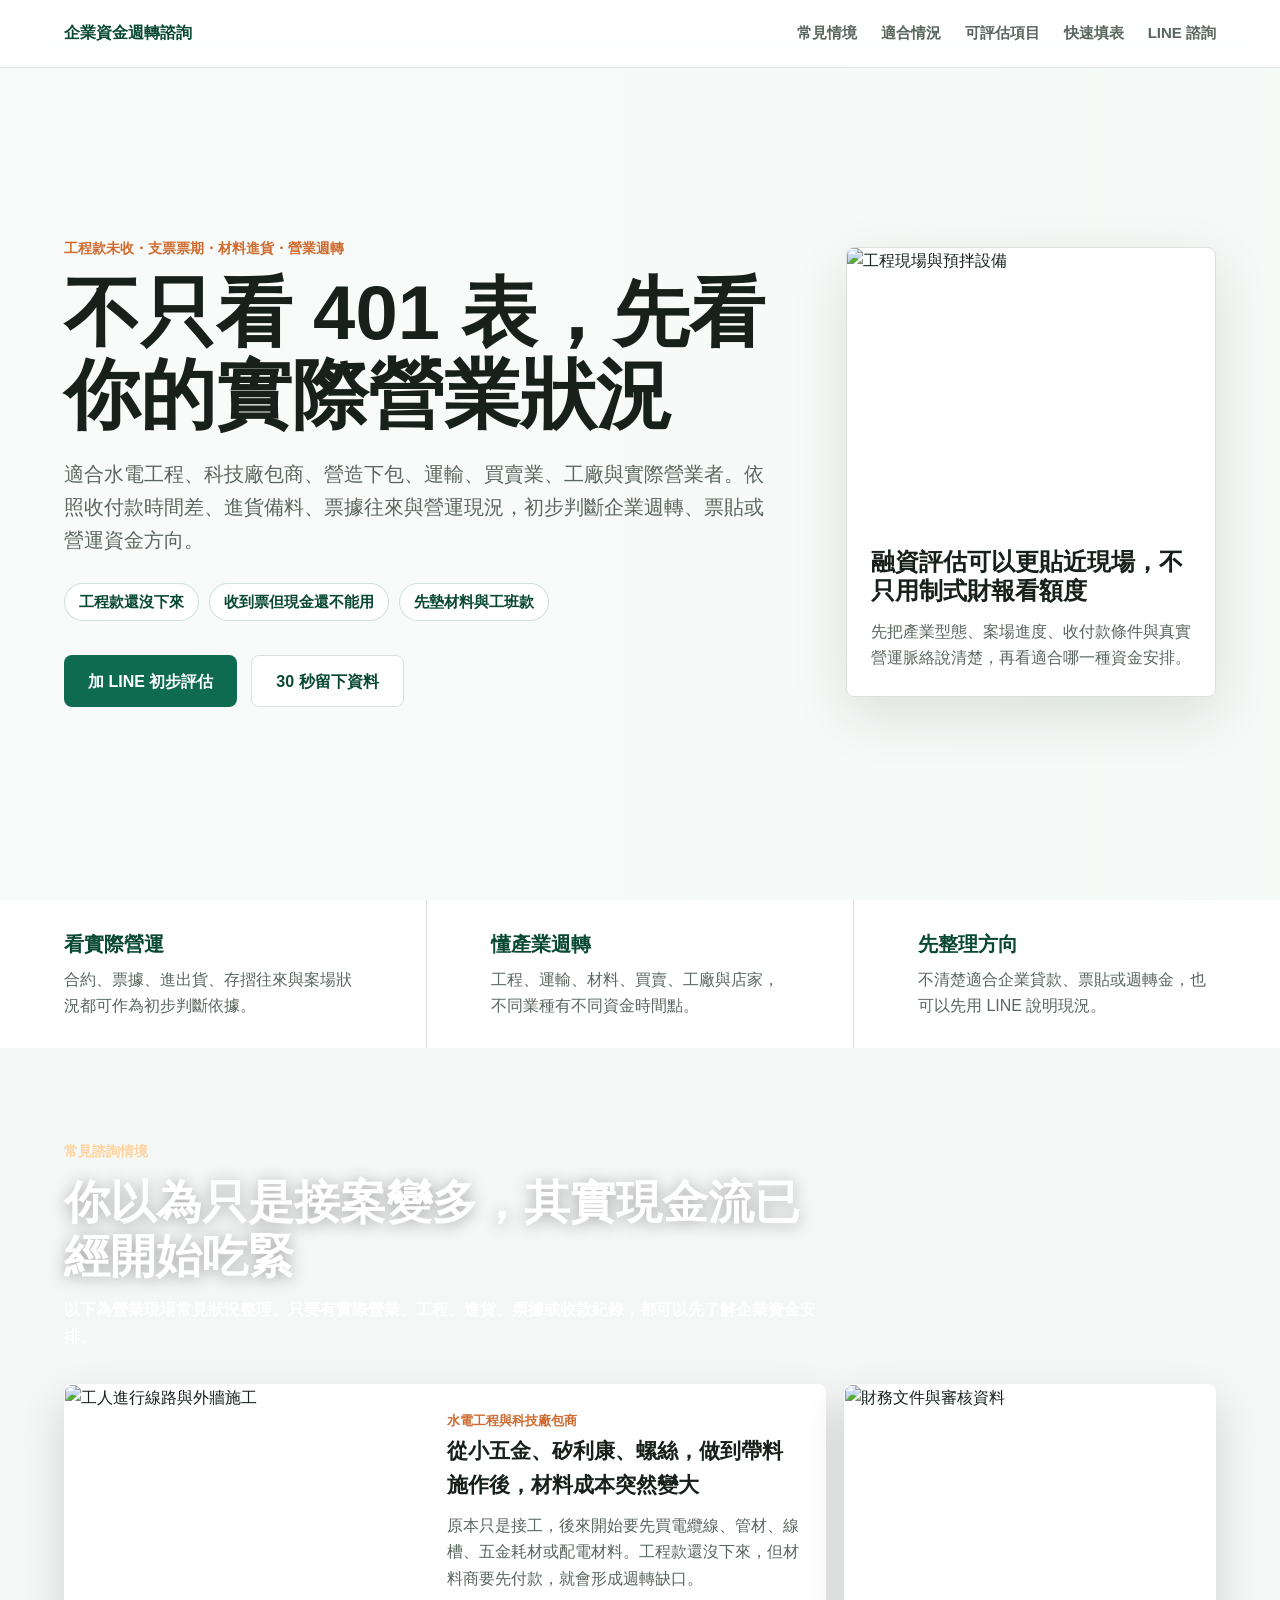
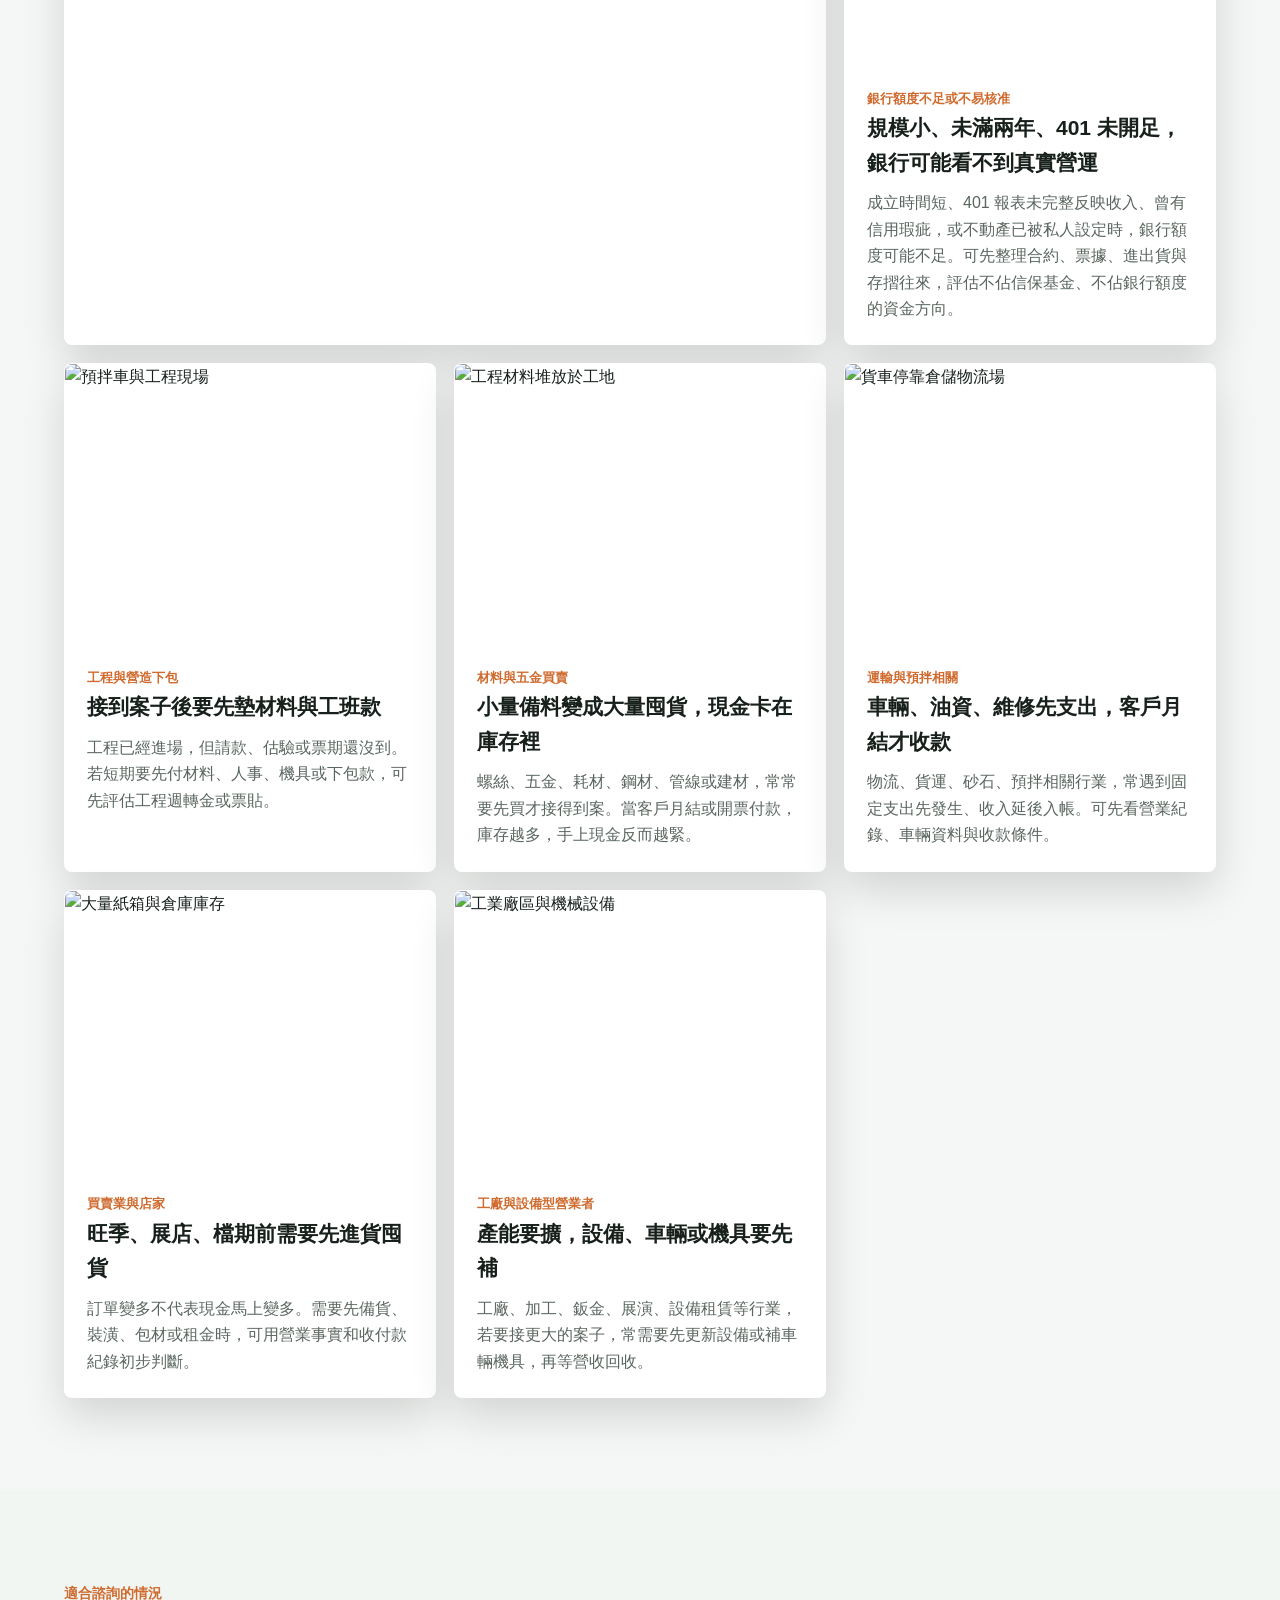
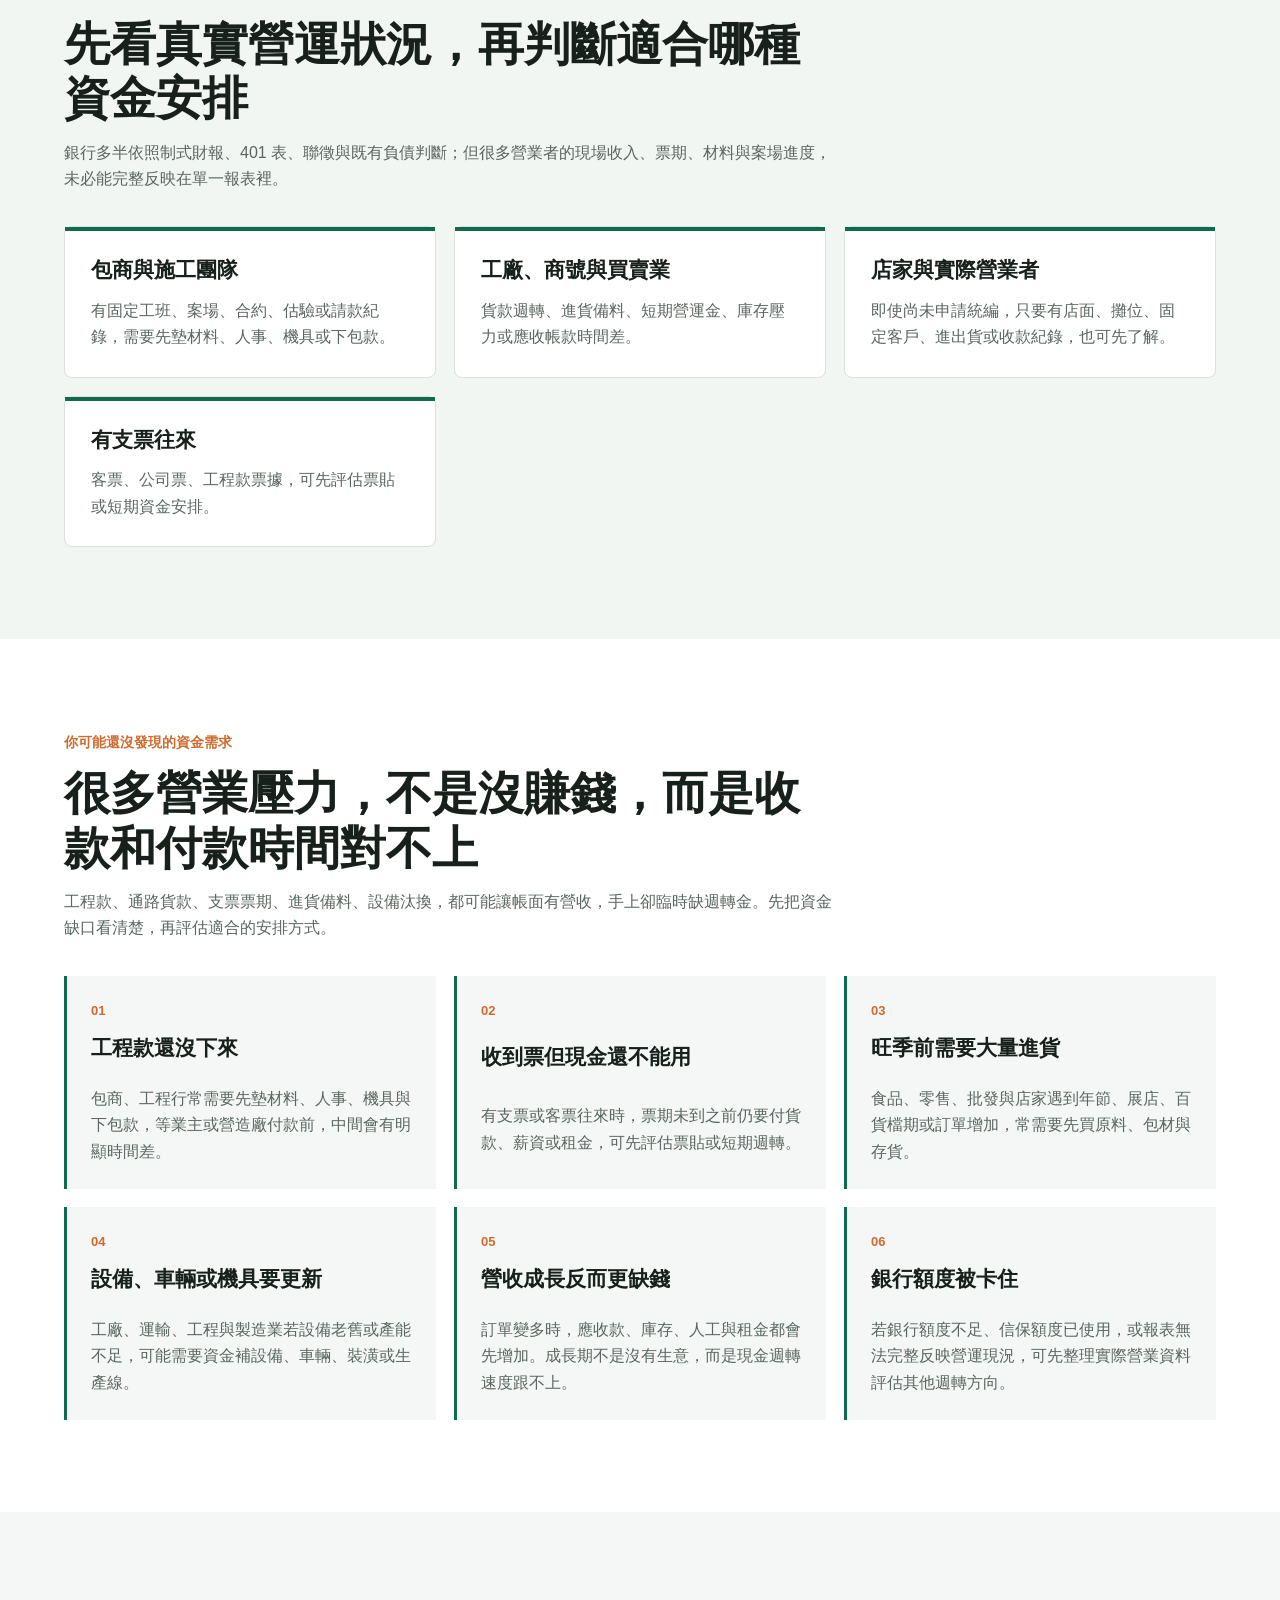
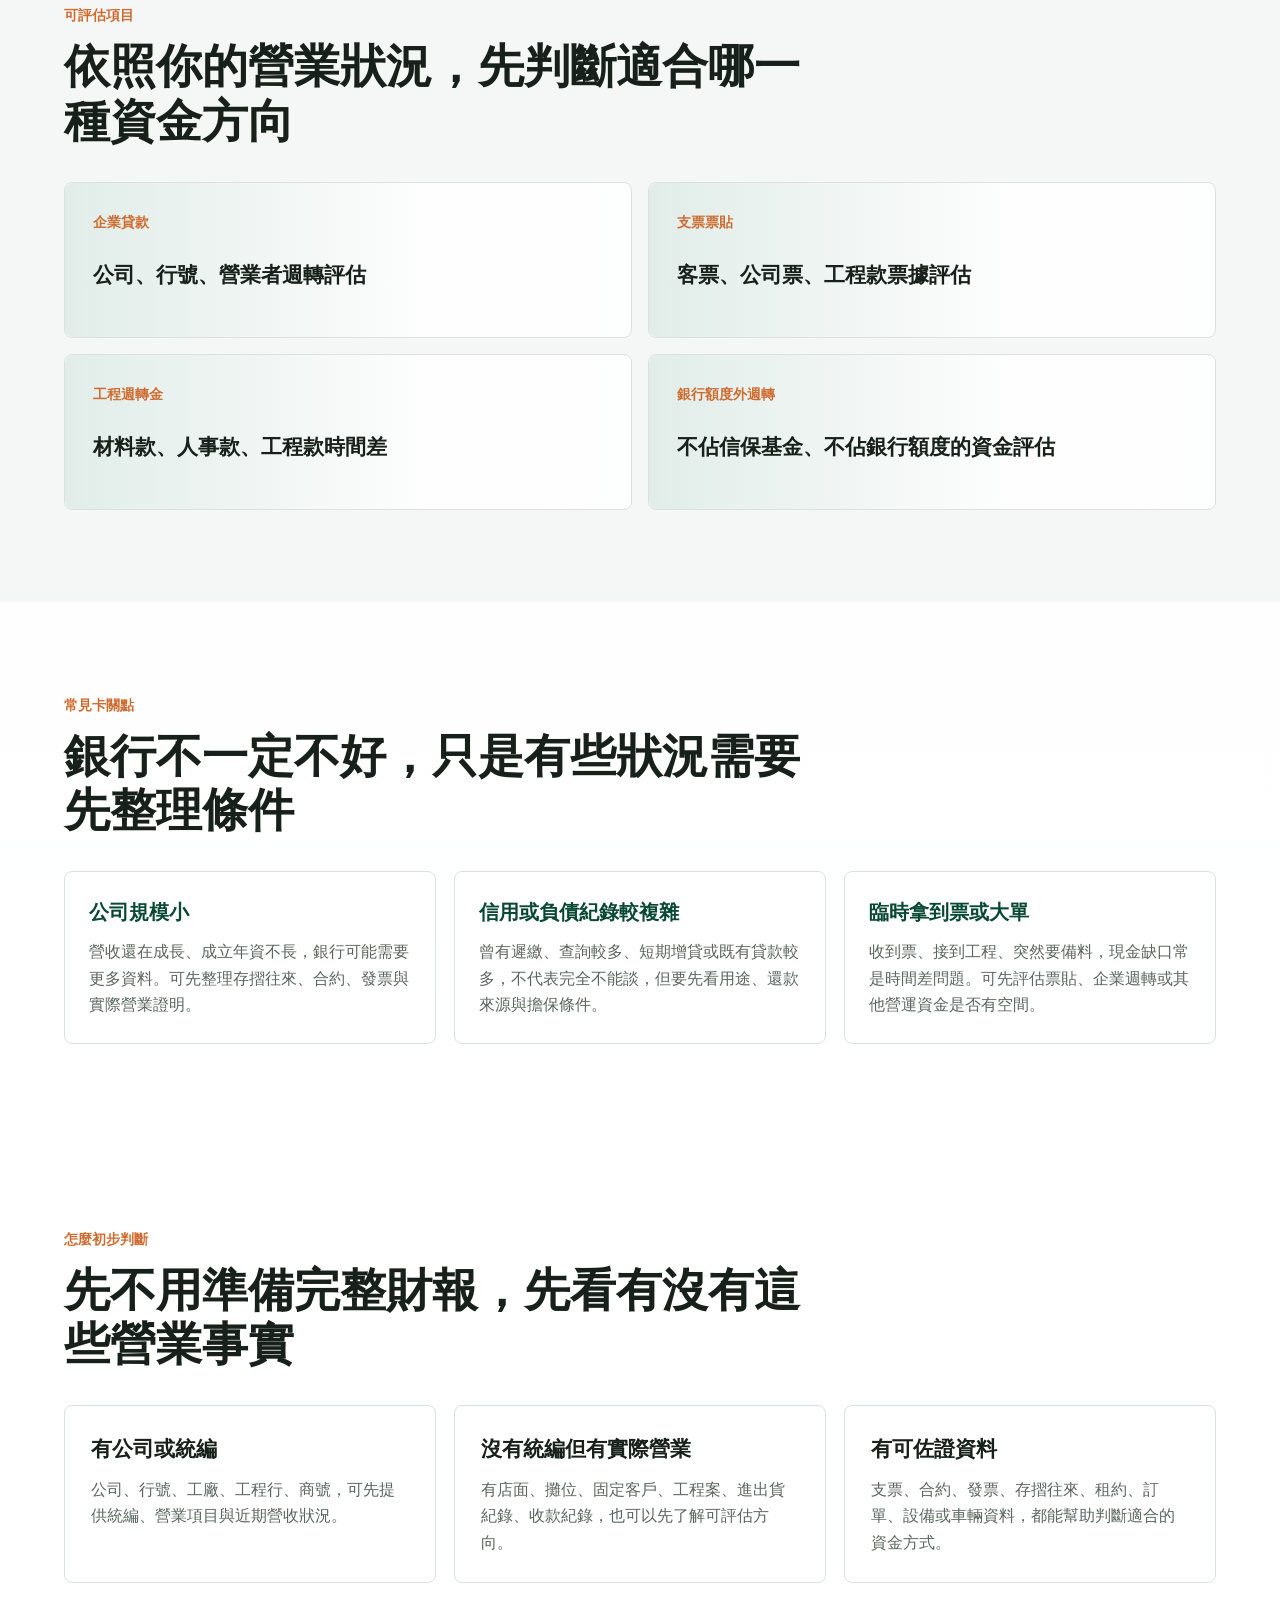
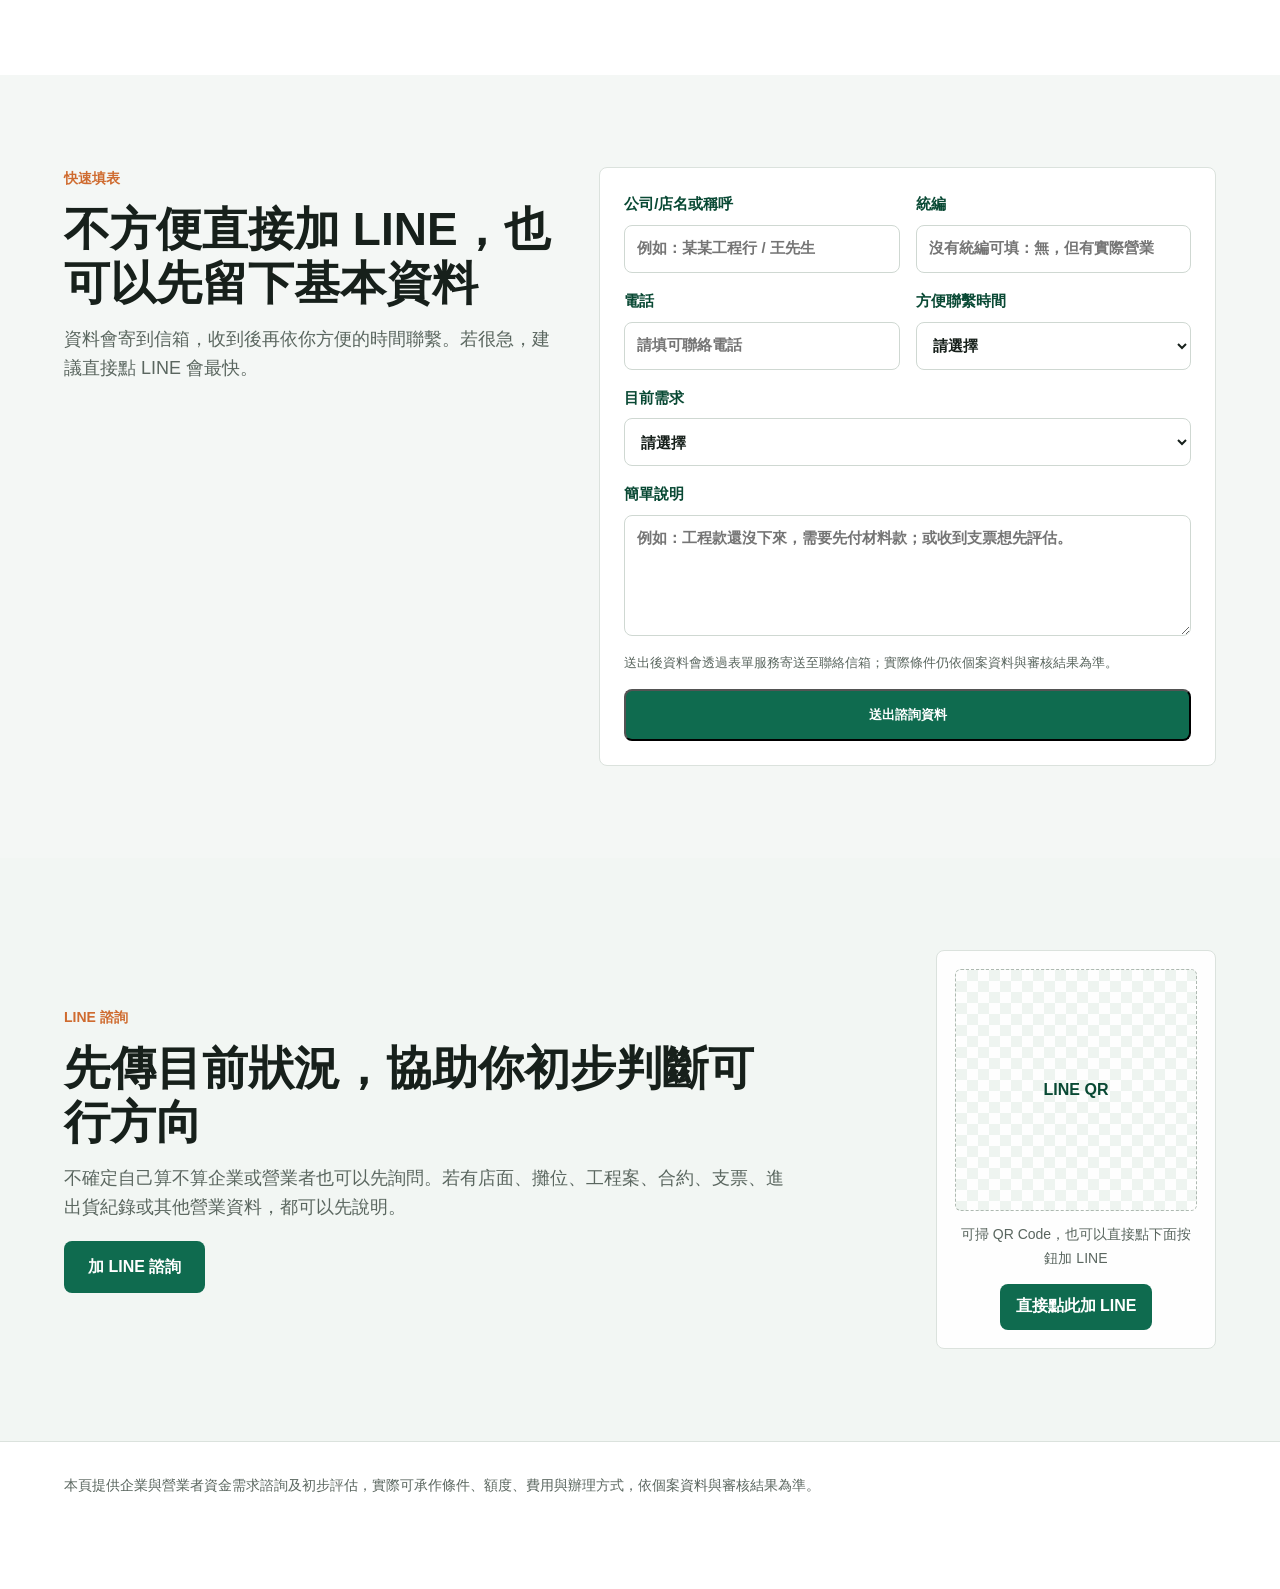
==== commit ff031940: "Improve case contrast and bank funding scenario" ====
--- a/index.html
+++ b/index.html
@@ -6,7 +6,7 @@
     <title>企業資金週轉諮詢｜企業貸款、票貼、工程週轉</title>
     <meta
       name="description"
-      content="協助公司、行號、店家、包商、工廠評估企業貸款、支票票貼、工程週轉金、營運週轉金與房產二胎週轉需求。"
+      content="協助公司、行號、店家、包商、工廠評估企業貸款、支票票貼、工程週轉金與營運週轉金需求。"
     />
     <link rel="stylesheet" href="styles.css" />
   </head>
@@ -28,7 +28,7 @@
           <p class="eyebrow">工程款未收・支票票期・材料進貨・營業週轉</p>
           <h1>不只看 401 表，先看你的實際營業狀況</h1>
           <p class="hero__lead">
-            適合水電工程、科技廠包商、營造下包、運輸、買賣業、工廠與實際營業者。依照收付款時間差、進貨備料、票據往來與營運現況，初步判斷企業週轉、票貼、二胎或營運資金方向。
+            適合水電工程、科技廠包商、營造下包、運輸、買賣業、工廠與實際營業者。依照收付款時間差、進貨備料、票據往來與營運現況，初步判斷企業週轉、票貼或營運資金方向。
           </p>
           <div class="hero-tags" aria-label="常見資金需求">
             <span>工程款還沒下來</span>
@@ -65,7 +65,7 @@
         </div>
         <div>
           <strong>先整理方向</strong>
-          <span>不清楚適合企業貸款、票貼或二胎，也可以先用 LINE 說明現況。</span>
+          <span>不清楚適合企業貸款、票貼或週轉金，也可以先用 LINE 說明現況。</span>
         </div>
       </section>
 
@@ -90,6 +90,17 @@
             </article>
             <article class="case-card">
               <img
+                src="https://images.pexels.com/photos/7821576/pexels-photo-7821576.jpeg?auto=compress&cs=tinysrgb&w=900"
+                alt="財務文件與審核資料"
+              />
+              <div>
+                <span>銀行額度不足或不易核准</span>
+                <h3>規模小、未滿兩年、401 未開足，銀行可能看不到真實營運</h3>
+                <p>成立時間短、401 報表未完整反映收入、曾有信用瑕疵，或不動產已被私人設定時，銀行額度可能不足。可先整理合約、票據、進出貨與存摺往來，評估不佔信保基金、不佔銀行額度的資金方向。</p>
+              </div>
+            </article>
+            <article class="case-card">
+              <img
                 src="https://images.pexels.com/photos/34281022/pexels-photo-34281022.jpeg?auto=compress&cs=tinysrgb&w=900"
                 alt="預拌車與工程現場"
               />
@@ -169,14 +180,6 @@
           <article class="card">
             <h3>有支票往來</h3>
             <p>客票、公司票、工程款票據，可先評估票貼或短期資金安排。</p>
-          </article>
-          <article class="card">
-            <h3>有房產可運用</h3>
-            <p>名下或可配合的不動產，可評估二胎設定作為工程或營運週轉。</p>
-          </article>
-          <article class="card card--muted">
-            <h3>先釐清用途</h3>
-            <p>如果資金壓力來自營業、工程、進貨、票期或設備需求，可先說明狀況；若完全無營業事實，會再協助判斷是否適合。</p>
           </article>
         </div>
       </section>
@@ -217,8 +220,8 @@
           </article>
           <article class="insight">
             <span>06</span>
-            <h3>名下有房產可作為備援</h3>
-            <p>若有不動產，可評估二胎設定或其他房產資金安排，用於工程、進貨、設備或營運週轉。</p>
+            <h3>銀行額度被卡住</h3>
+            <p>若銀行額度不足、信保額度已使用，或報表無法完整反映營運現況，可先整理實際營業資料評估其他週轉方向。</p>
           </article>
         </div>
       </section>
@@ -256,11 +259,11 @@
             </a>
             <a
               href="https://pse.is/line-property99"
-              data-track="line-property"
-              style="--service-bg: url('https://images.pexels.com/photos/259588/pexels-photo-259588.jpeg?auto=compress&cs=tinysrgb&w=900')"
+              data-track="line-credit-alt"
+              style="--service-bg: url('https://images.pexels.com/photos/7821576/pexels-photo-7821576.jpeg?auto=compress&cs=tinysrgb&w=900')"
             >
-              <span>房產二胎週轉</span>
-              <strong>有房產可評估設定作為營業用途週轉</strong>
+              <span>銀行額度外週轉</span>
+              <strong>不佔信保基金、不佔銀行額度的資金評估</strong>
             </a>
           </div>
         </div>
@@ -282,7 +285,7 @@
           </div>
           <div class="signal">
             <strong>臨時拿到票或大單</strong>
-            <p>收到票、接到工程、突然要備料，現金缺口常是時間差問題。可先評估票貼、企業週轉或房產二胎是否有空間。</p>
+            <p>收到票、接到工程、突然要備料，現金缺口常是時間差問題。可先評估票貼、企業週轉或其他營運資金是否有空間。</p>
           </div>
         </div>
       </section>
@@ -348,7 +351,7 @@
               <option>營運週轉金</option>
               <option>大量進貨/囤貨</option>
               <option>設備、車輛或機具</option>
-              <option>房產二胎週轉</option>
+              <option>銀行額度外週轉</option>
               <option>其他</option>
             </select>
           </label>
--- a/styles.css
+++ b/styles.css
@@ -315,17 +315,23 @@
 
 .case-band {
   background:
-    linear-gradient(180deg, rgba(9, 73, 52, 0.92), rgba(15, 107, 79, 0.88)),
+    linear-gradient(180deg, rgba(6, 45, 34, 0.96), rgba(8, 76, 55, 0.94)),
     url("https://images.pexels.com/photos/36003983/pexels-photo-36003983.jpeg?auto=compress&cs=tinysrgb&w=1600") center / cover;
   color: #fff;
 }
 
 .case-band .eyebrow {
-  color: #ffbd7c;
+  color: #ffd39d;
 }
 
 .case-band .section__heading p:not(.eyebrow) {
-  color: rgba(255, 255, 255, 0.82);
+  color: rgba(255, 255, 255, 0.96);
+  font-weight: 700;
+}
+
+.case-band .section__heading h2 {
+  color: #fff;
+  text-shadow: 0 2px 16px rgba(0, 0, 0, 0.32);
 }
 
 .case-grid {
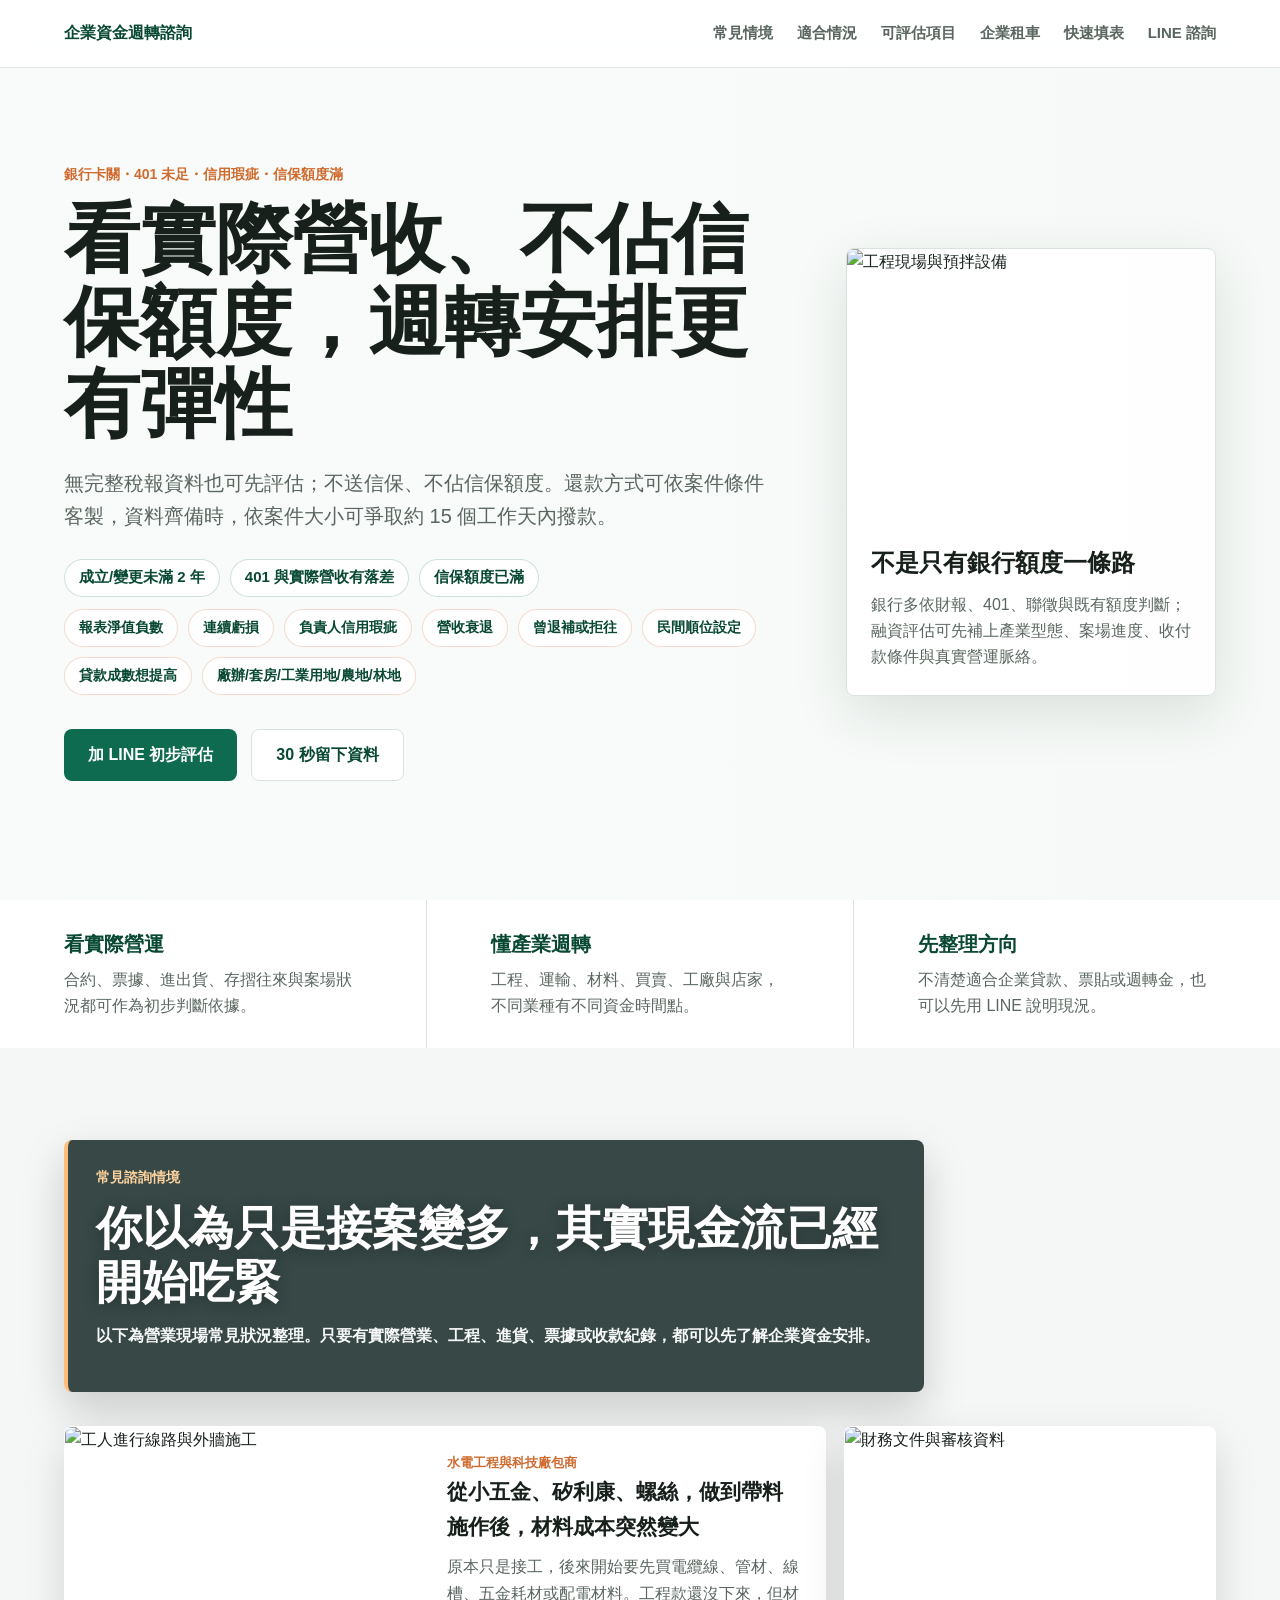
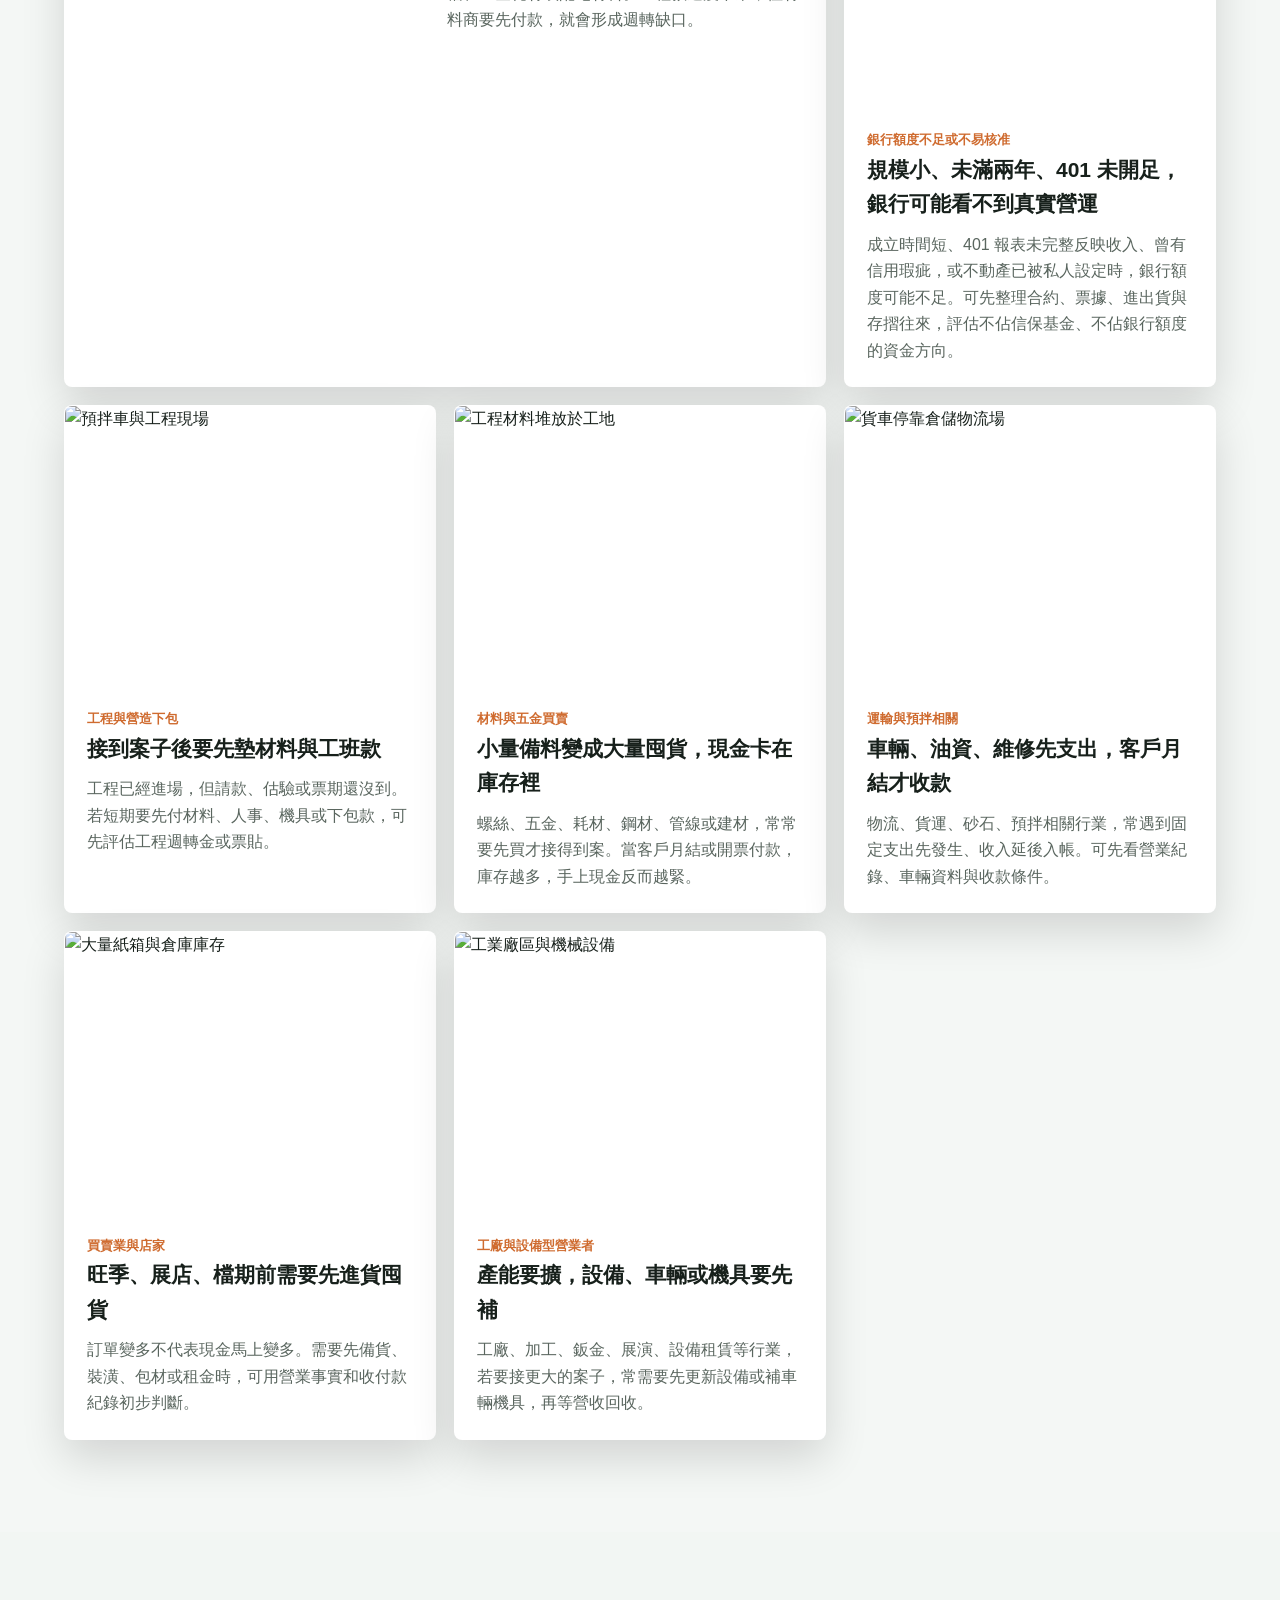
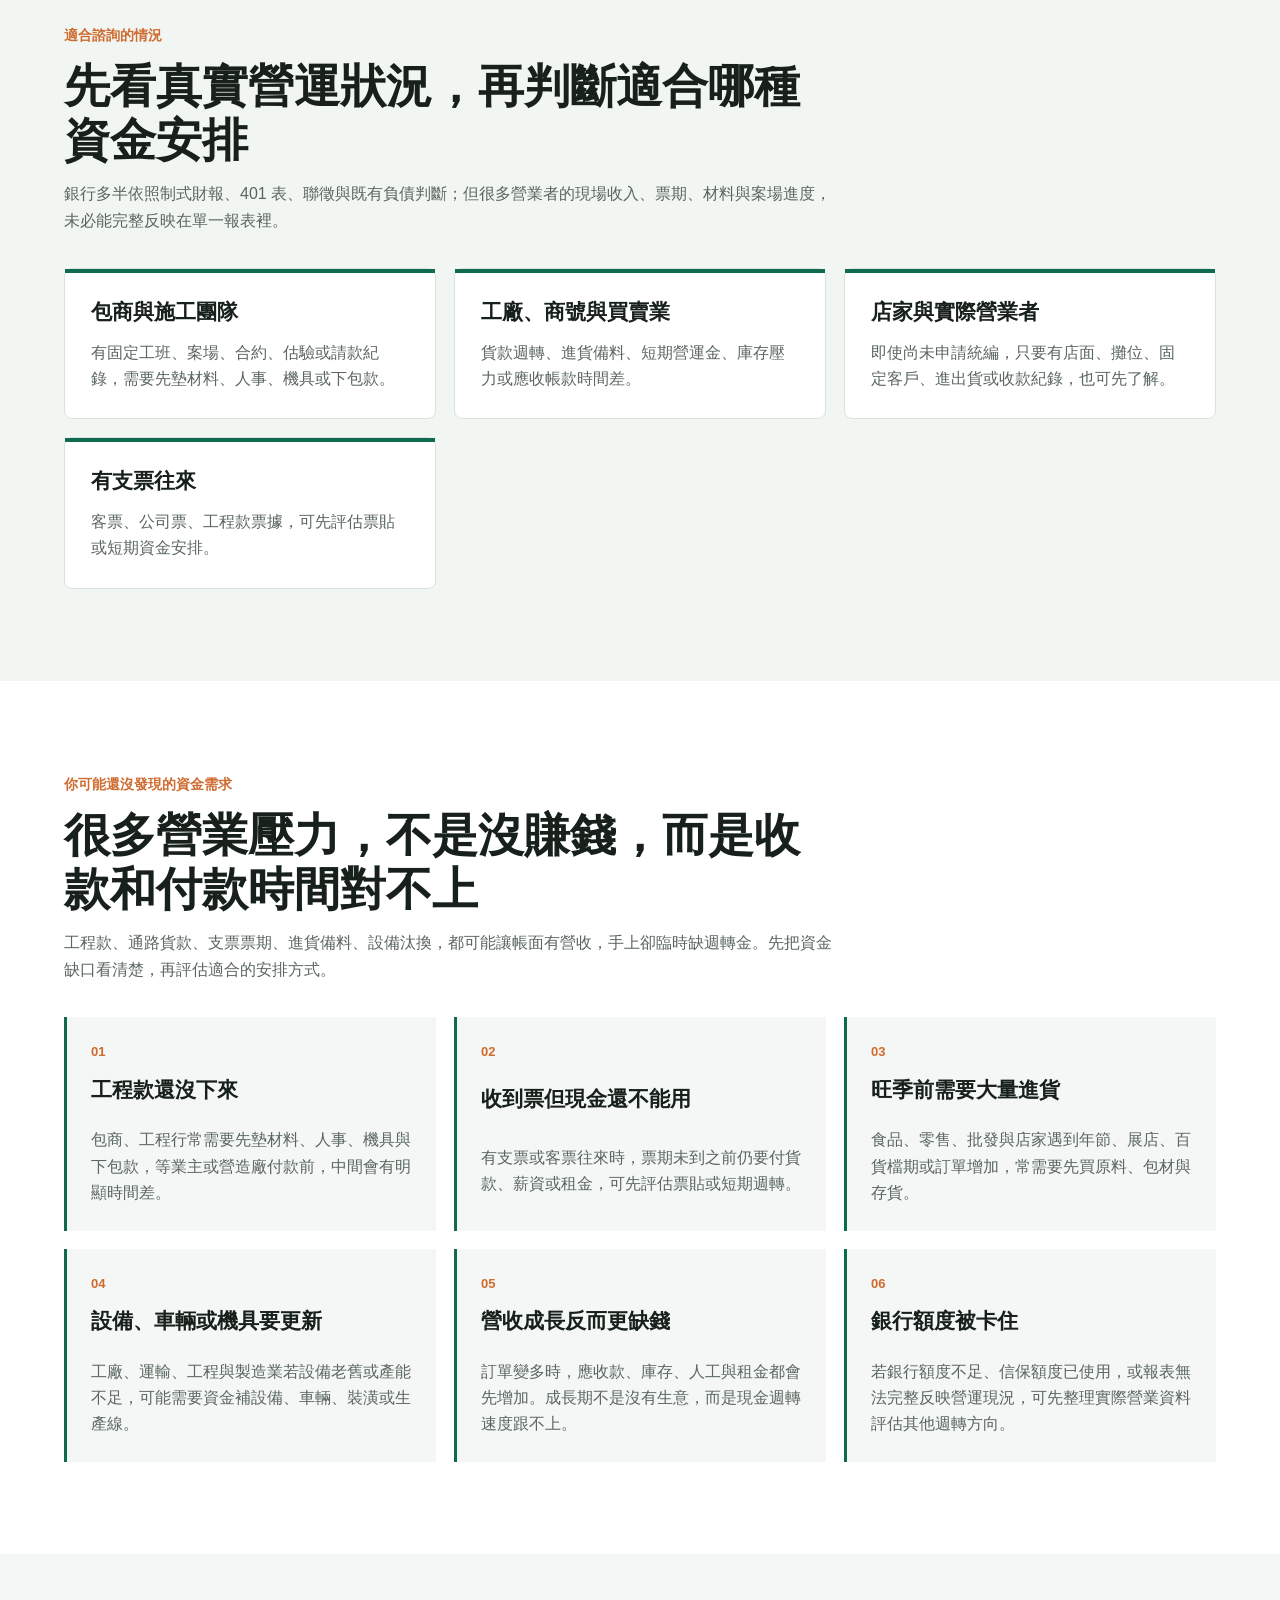
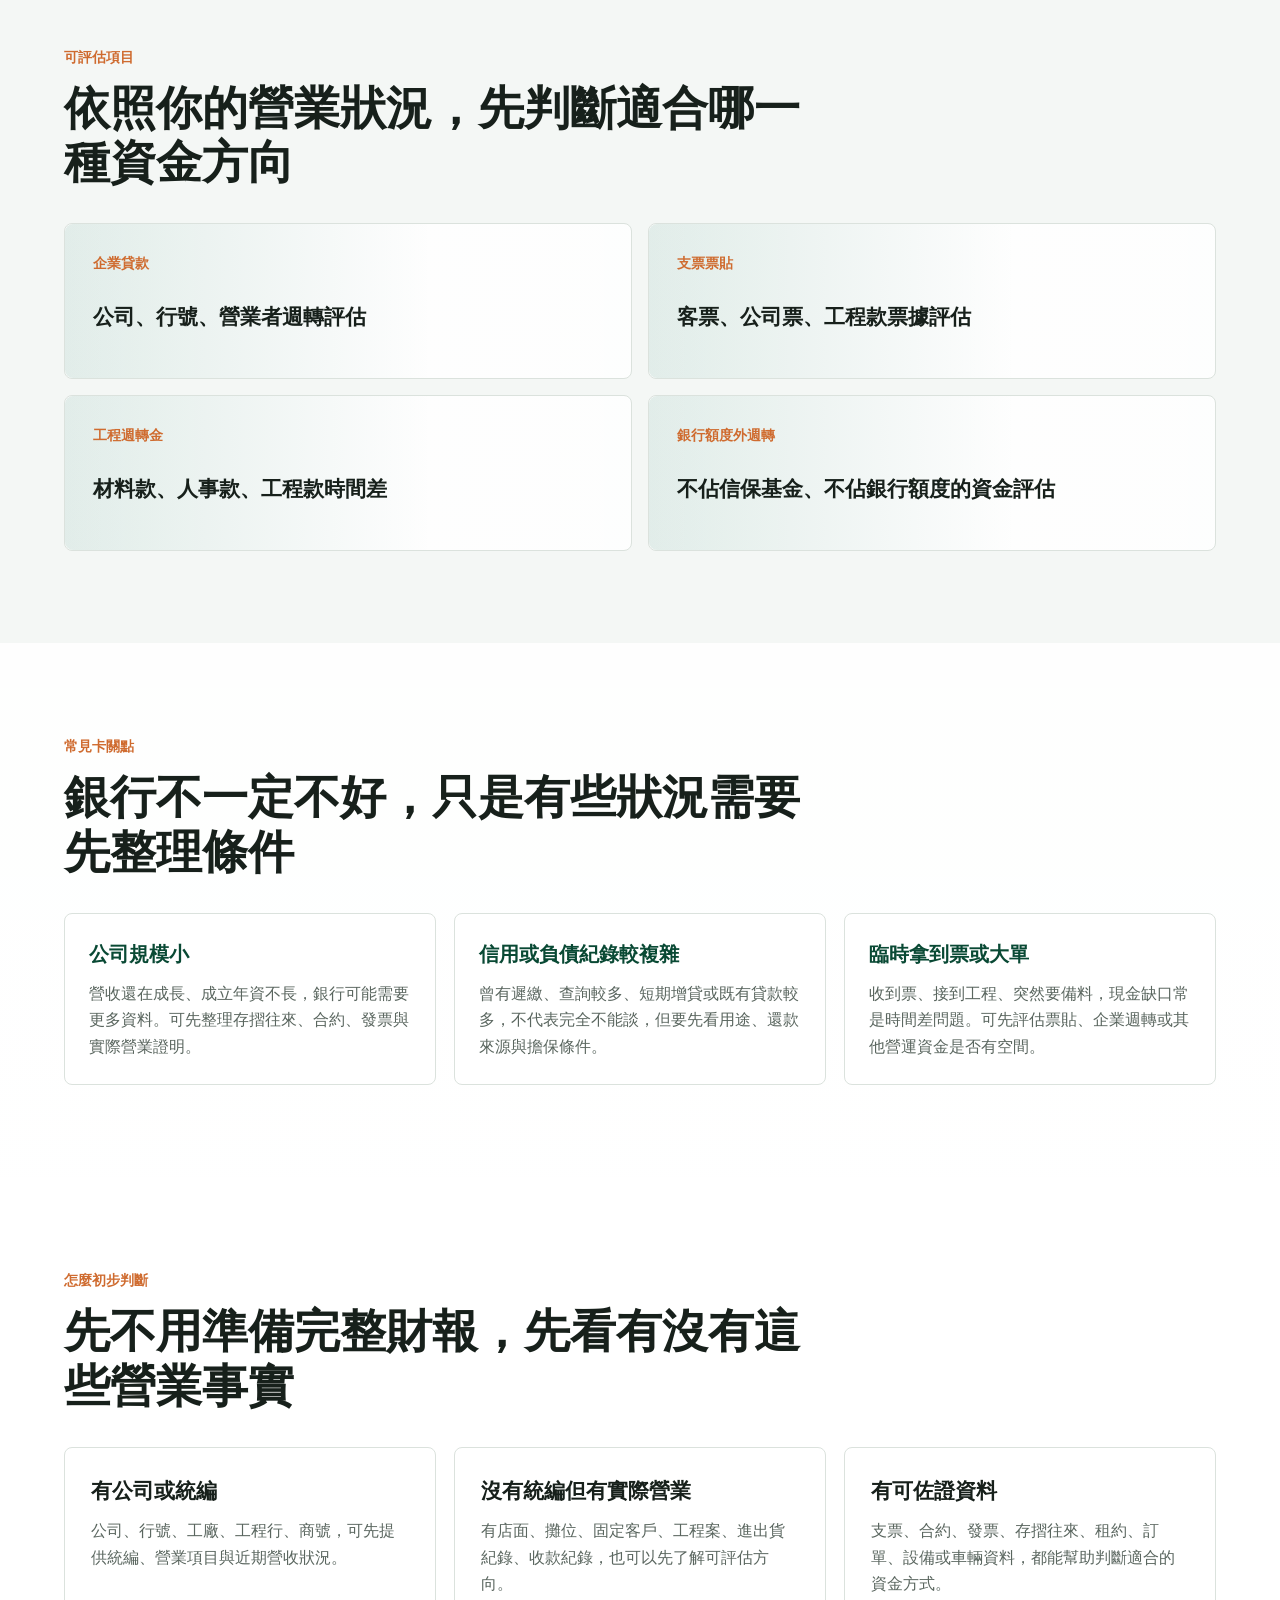
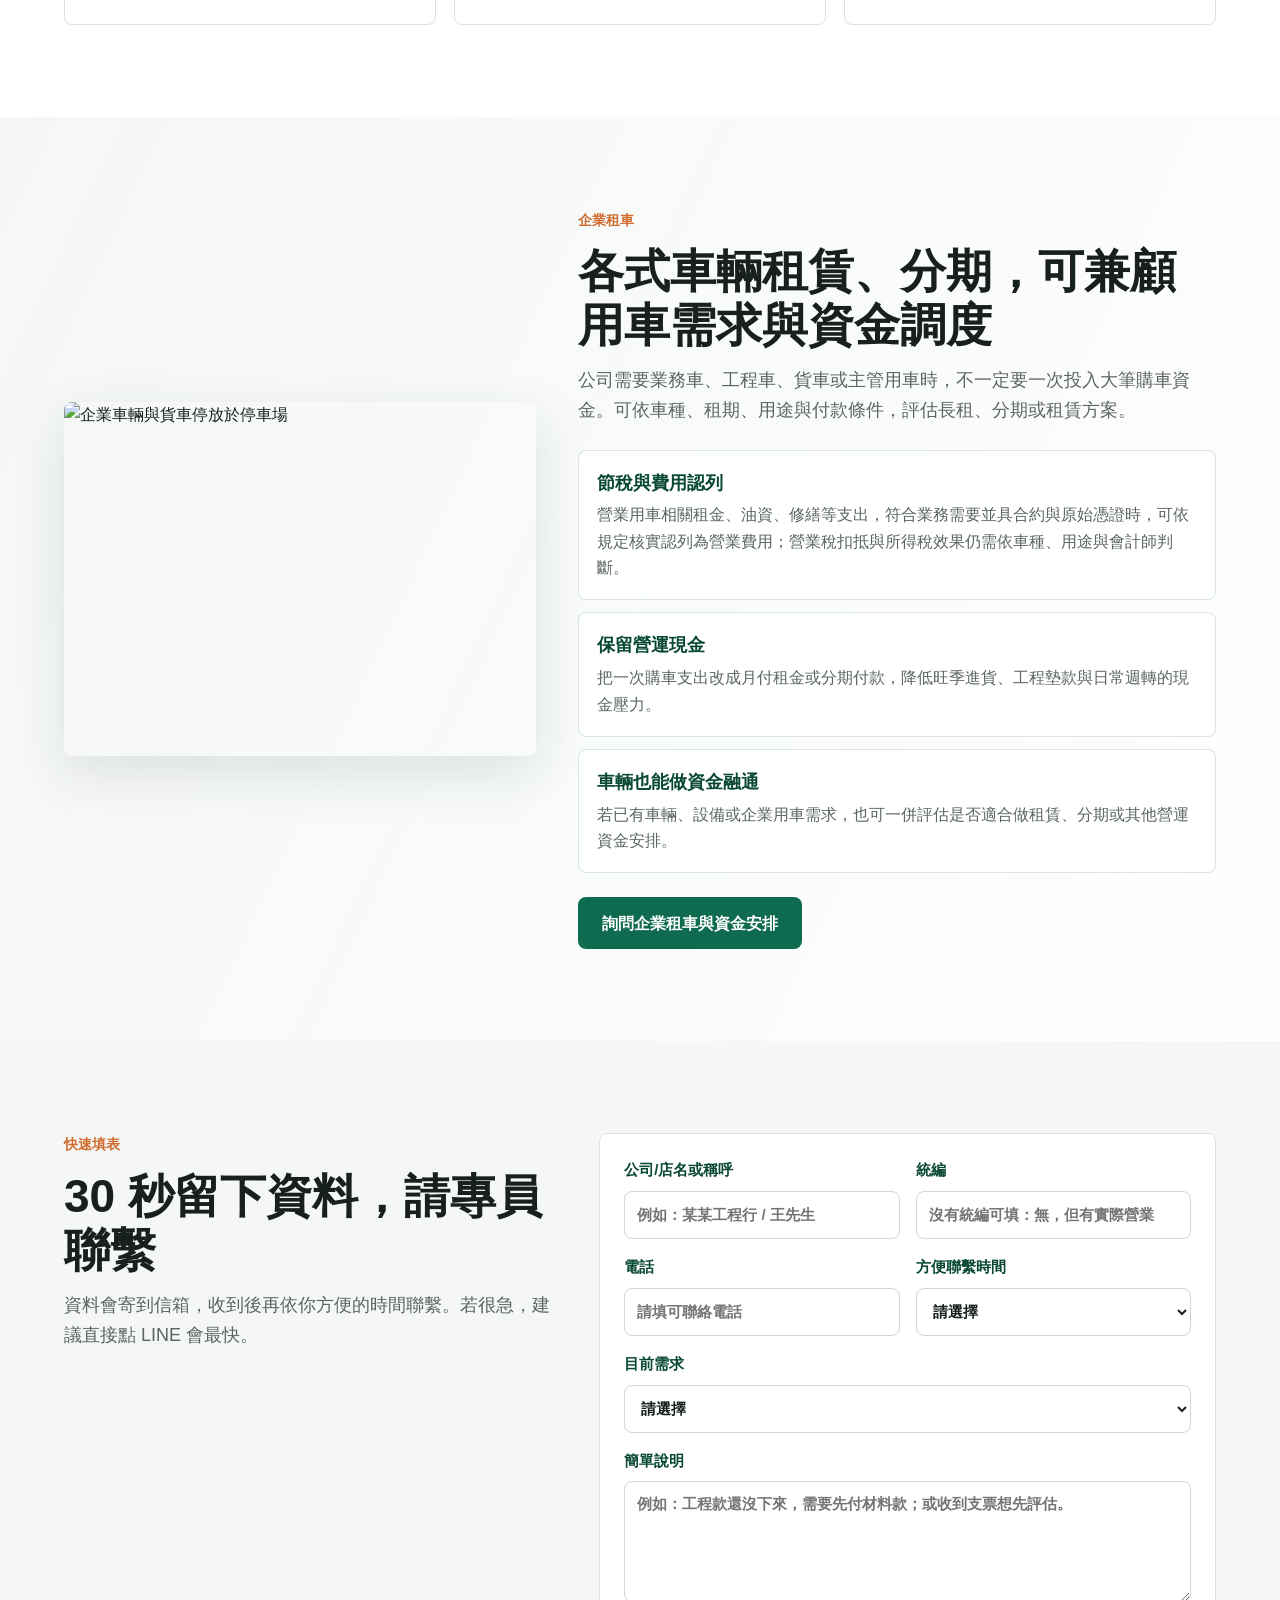
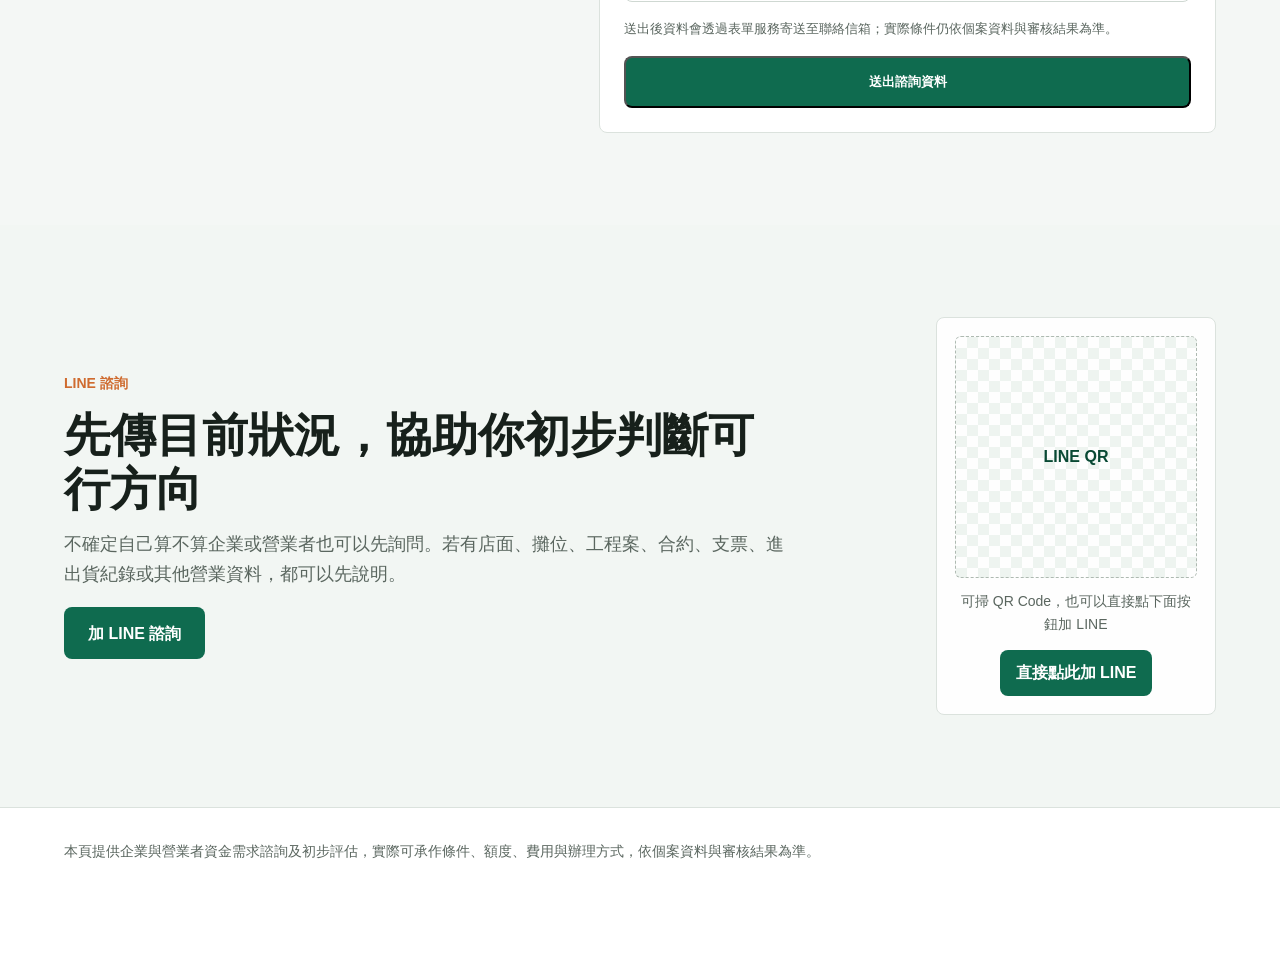
==== commit 0ad0c67f: "Add fleet leasing and update hero financing message" ====
--- a/index.html
+++ b/index.html
@@ -17,6 +17,7 @@
         <a href="#cases">常見情境</a>
         <a href="#situations">適合情況</a>
         <a href="#services">可評估項目</a>
+        <a href="#fleet-lease">企業租車</a>
         <a href="#lead-form">快速填表</a>
         <a href="#contact">LINE 諮詢</a>
       </nav>
@@ -25,15 +26,25 @@
     <main id="top">
       <section class="hero">
         <div class="hero__content">
-          <p class="eyebrow">工程款未收・支票票期・材料進貨・營業週轉</p>
-          <h1>不只看 401 表，先看你的實際營業狀況</h1>
+          <p class="eyebrow">銀行卡關・401 未足・信用瑕疵・信保額度滿</p>
+          <h1>看實際營收、不佔信保額度，週轉安排更有彈性</h1>
           <p class="hero__lead">
-            適合水電工程、科技廠包商、營造下包、運輸、買賣業、工廠與實際營業者。依照收付款時間差、進貨備料、票據往來與營運現況，初步判斷企業週轉、票貼或營運資金方向。
+            無完整稅報資料也可先評估；不送信保、不佔信保額度。還款方式可依案件條件客製，資料齊備時，依案件大小可爭取約 15 個工作天內撥款。
           </p>
           <div class="hero-tags" aria-label="常見資金需求">
-            <span>工程款還沒下來</span>
-            <span>收到票但現金還不能用</span>
-            <span>先墊材料與工班款</span>
+            <span>成立/變更未滿 2 年</span>
+            <span>401 與實際營收有落差</span>
+            <span>信保額度已滿</span>
+          </div>
+          <div class="hero-tags hero-tags--expanded" aria-label="銀行常見卡關原因">
+            <span>報表淨值負數</span>
+            <span>連續虧損</span>
+            <span>負責人信用瑕疵</span>
+            <span>營收衰退</span>
+            <span>曾退補或拒往</span>
+            <span>民間順位設定</span>
+            <span>貸款成數想提高</span>
+            <span>廠辦/套房/工業用地/農地/林地</span>
           </div>
           <div class="hero__actions">
             <a class="button button--primary" href="https://pse.is/line-top99" data-track="line-top">
@@ -48,8 +59,8 @@
             alt="工程現場與預拌設備"
           />
           <div class="hero__panel-copy">
-            <h2>融資評估可以更貼近現場，不只用制式財報看額度</h2>
-            <p>先把產業型態、案場進度、收付款條件與真實營運脈絡說清楚，再看適合哪一種資金安排。</p>
+            <h2>不是只有銀行額度一條路</h2>
+            <p>銀行多依財報、401、聯徵與既有額度判斷；融資評估可先補上產業型態、案場進度、收付款條件與真實營運脈絡。</p>
           </div>
         </aside>
       </section>
@@ -311,10 +322,43 @@
         </div>
       </section>
 
+      <section class="band fleet-lease" id="fleet-lease">
+        <div class="fleet-lease__media">
+          <img
+            src="https://images.pexels.com/photos/16518093/pexels-photo-16518093.jpeg?auto=compress&cs=tinysrgb&w=1200"
+            alt="企業車輛與貨車停放於停車場"
+          />
+        </div>
+        <div class="fleet-lease__content">
+          <p class="eyebrow">企業租車</p>
+          <h2>各式車輛租賃、分期，可兼顧用車需求與資金調度</h2>
+          <p>
+            公司需要業務車、工程車、貨車或主管用車時，不一定要一次投入大筆購車資金。可依車種、租期、用途與付款條件，評估長租、分期或租賃方案。
+          </p>
+          <div class="fleet-benefits">
+            <div>
+              <strong>節稅與費用認列</strong>
+              <span>營業用車相關租金、油資、修繕等支出，符合業務需要並具合約與原始憑證時，可依規定核實認列為營業費用；營業稅扣抵與所得稅效果仍需依車種、用途與會計師判斷。</span>
+            </div>
+            <div>
+              <strong>保留營運現金</strong>
+              <span>把一次購車支出改成月付租金或分期付款，降低旺季進貨、工程墊款與日常週轉的現金壓力。</span>
+            </div>
+            <div>
+              <strong>車輛也能做資金融通</strong>
+              <span>若已有車輛、設備或企業用車需求，也可一併評估是否適合做租賃、分期或其他營運資金安排。</span>
+            </div>
+          </div>
+          <a class="button button--primary" href="https://pse.is/line-footer99" data-track="line-fleet-lease">
+            詢問企業租車與資金安排
+          </a>
+        </div>
+      </section>
+
       <section class="band lead-form-section" id="lead-form">
         <div class="lead-form__intro">
           <p class="eyebrow">快速填表</p>
-          <h2>不方便直接加 LINE，也可以先留下基本資料</h2>
+          <h2>30 秒留下資料，請專員聯繫</h2>
           <p>資料會寄到信箱，收到後再依你方便的時間聯繫。若很急，建議直接點 LINE 會最快。</p>
         </div>
         <form class="lead-form" action="https://formsubmit.co/ckjbar@gmail.com" method="POST">
--- a/styles.css
+++ b/styles.css
@@ -144,6 +144,18 @@
   background: rgba(255, 255, 255, 0.82);
 }
 
+.hero-tags--expanded {
+  max-width: 800px;
+  margin-top: 12px;
+}
+
+.hero-tags--expanded span {
+  border-color: rgba(207, 107, 47, 0.24);
+  color: var(--brand-dark);
+  font-size: 14px;
+  background: rgba(255, 255, 255, 0.9);
+}
+
 .hero__actions {
   display: flex;
   flex-wrap: wrap;
@@ -315,9 +327,18 @@
 
 .case-band {
   background:
-    linear-gradient(180deg, rgba(6, 45, 34, 0.96), rgba(8, 76, 55, 0.94)),
-    url("https://images.pexels.com/photos/36003983/pexels-photo-36003983.jpeg?auto=compress&cs=tinysrgb&w=1600") center / cover;
+    linear-gradient(135deg, rgba(5, 24, 25, 0.98), rgba(7, 52, 47, 0.96)),
+    url("https://images.pexels.com/photos/7821576/pexels-photo-7821576.jpeg?auto=compress&cs=tinysrgb&w=1600") center / cover;
   color: #fff;
+}
+
+.case-band .section__heading {
+  max-width: 860px;
+  padding: 26px 28px;
+  border-left: 4px solid #ffbd7c;
+  border-radius: 8px;
+  background: rgba(3, 24, 23, 0.78);
+  box-shadow: 0 18px 44px rgba(0, 0, 0, 0.18);
 }
 
 .case-band .eyebrow {
@@ -492,6 +513,62 @@
 
 .checklist__block p {
   margin-bottom: 0;
+  color: var(--muted);
+}
+
+.fleet-lease {
+  display: grid;
+  grid-template-columns: minmax(300px, 0.85fr) minmax(0, 1.15fr);
+  gap: 42px;
+  align-items: center;
+  background:
+    linear-gradient(115deg, rgba(244, 247, 245, 0.98), rgba(255, 255, 255, 0.92)),
+    url("https://images.pexels.com/photos/3802510/pexels-photo-3802510.jpeg?auto=compress&cs=tinysrgb&w=1600") center / cover;
+}
+
+.fleet-lease__media {
+  overflow: hidden;
+  border-radius: 8px;
+  box-shadow: var(--shadow);
+}
+
+.fleet-lease__media img {
+  display: block;
+  width: 100%;
+  aspect-ratio: 4 / 3;
+  object-fit: cover;
+}
+
+.fleet-lease__content {
+  max-width: 760px;
+}
+
+.fleet-lease__content p:not(.eyebrow) {
+  color: var(--muted);
+  font-size: 18px;
+}
+
+.fleet-benefits {
+  display: grid;
+  gap: 12px;
+  margin: 24px 0;
+}
+
+.fleet-benefits div {
+  display: grid;
+  gap: 4px;
+  padding: 18px;
+  border: 1px solid rgba(15, 107, 79, 0.16);
+  border-radius: 8px;
+  background: rgba(255, 255, 255, 0.86);
+}
+
+.fleet-benefits strong {
+  color: var(--brand-dark);
+  font-size: 18px;
+}
+
+.fleet-benefits span {
   color: var(--muted);
 }
 
@@ -651,6 +728,7 @@
   .hero,
   .contact,
   .lead-form-section,
+  .fleet-lease,
   .trust-strip {
     grid-template-columns: 1fr;
   }
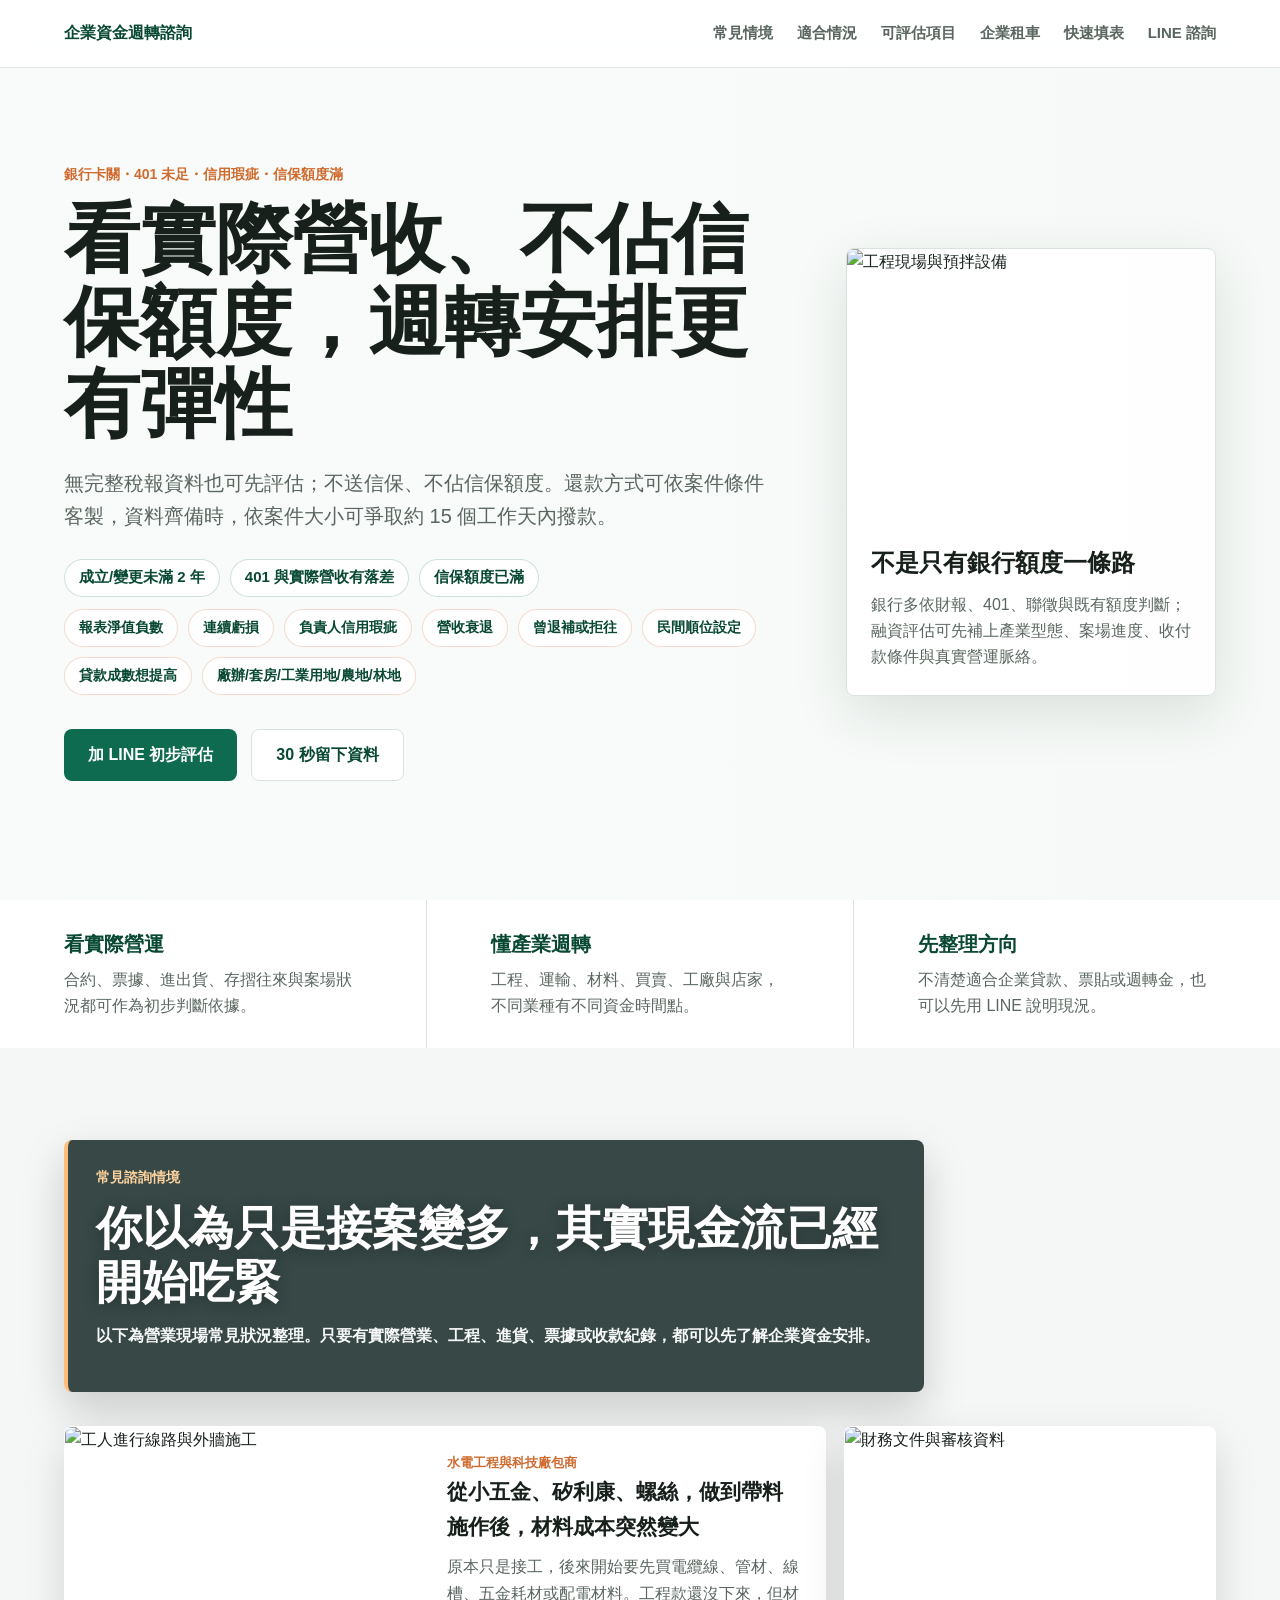
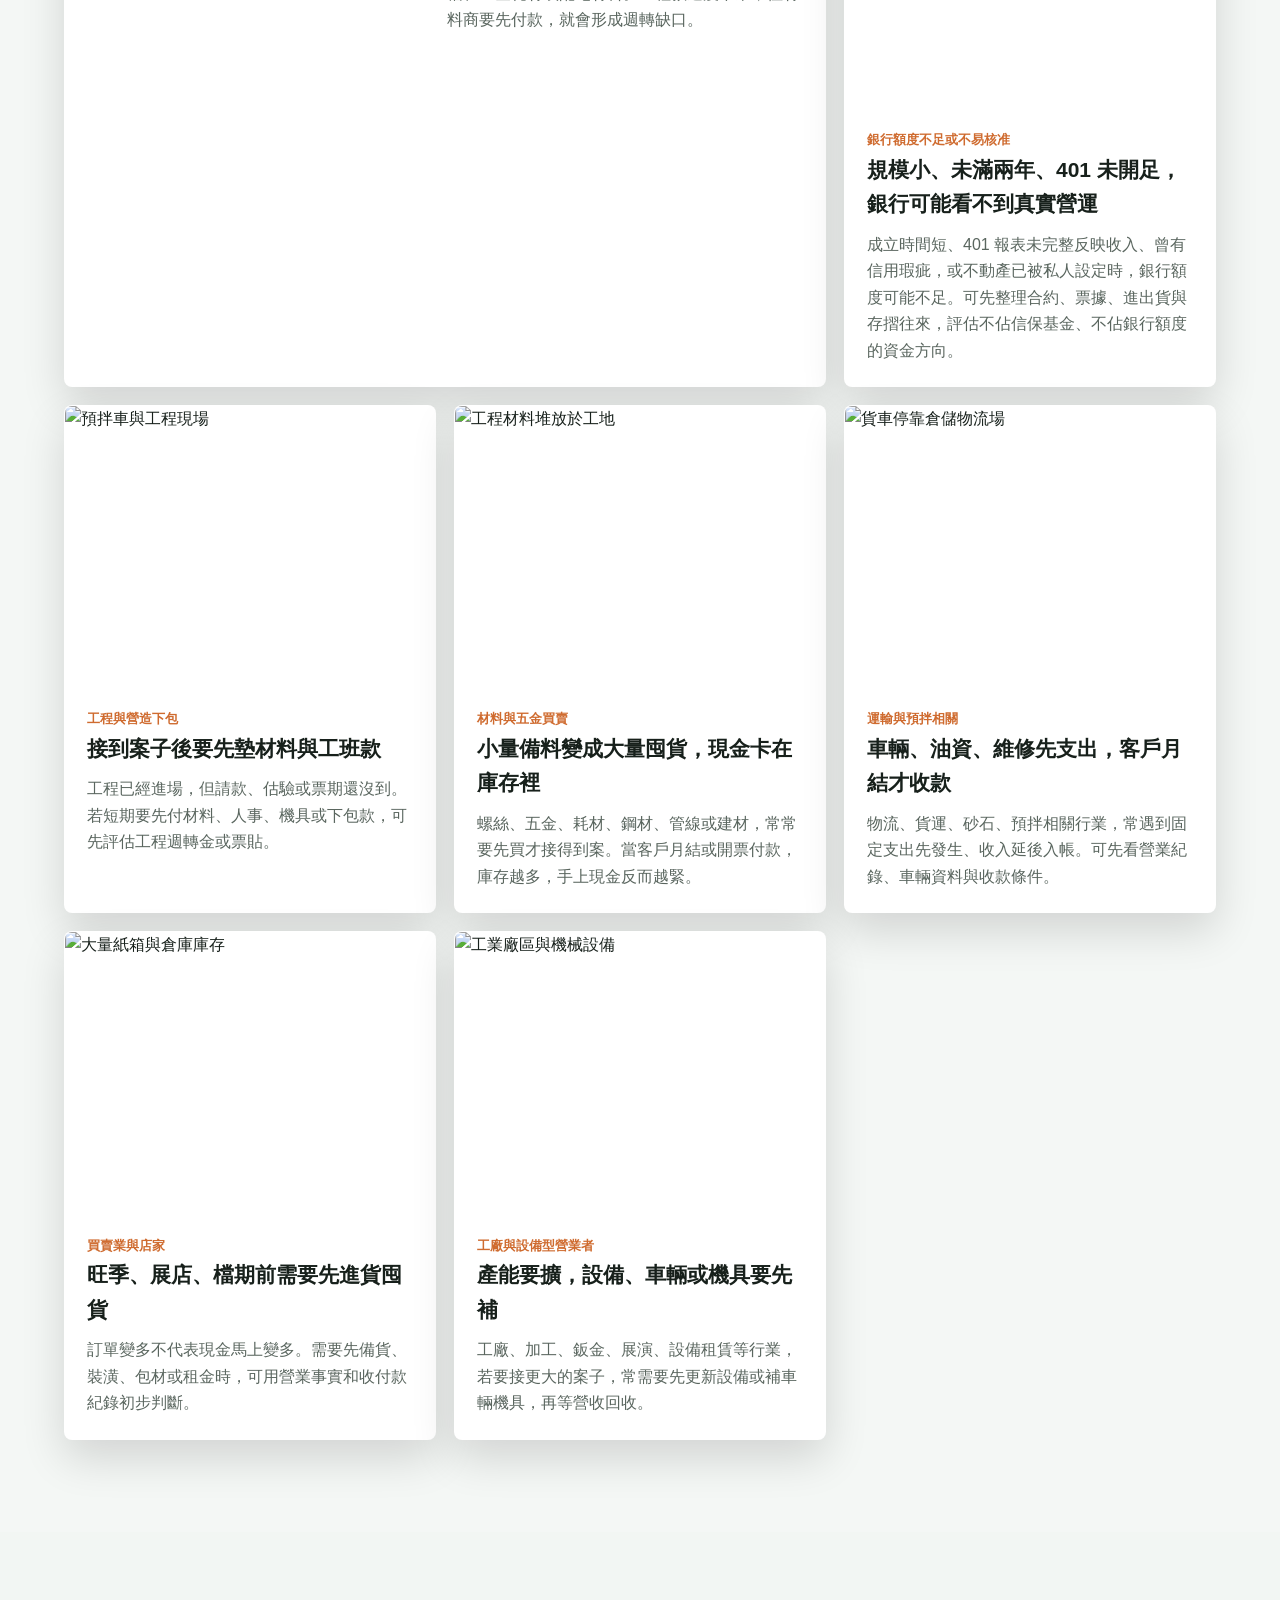
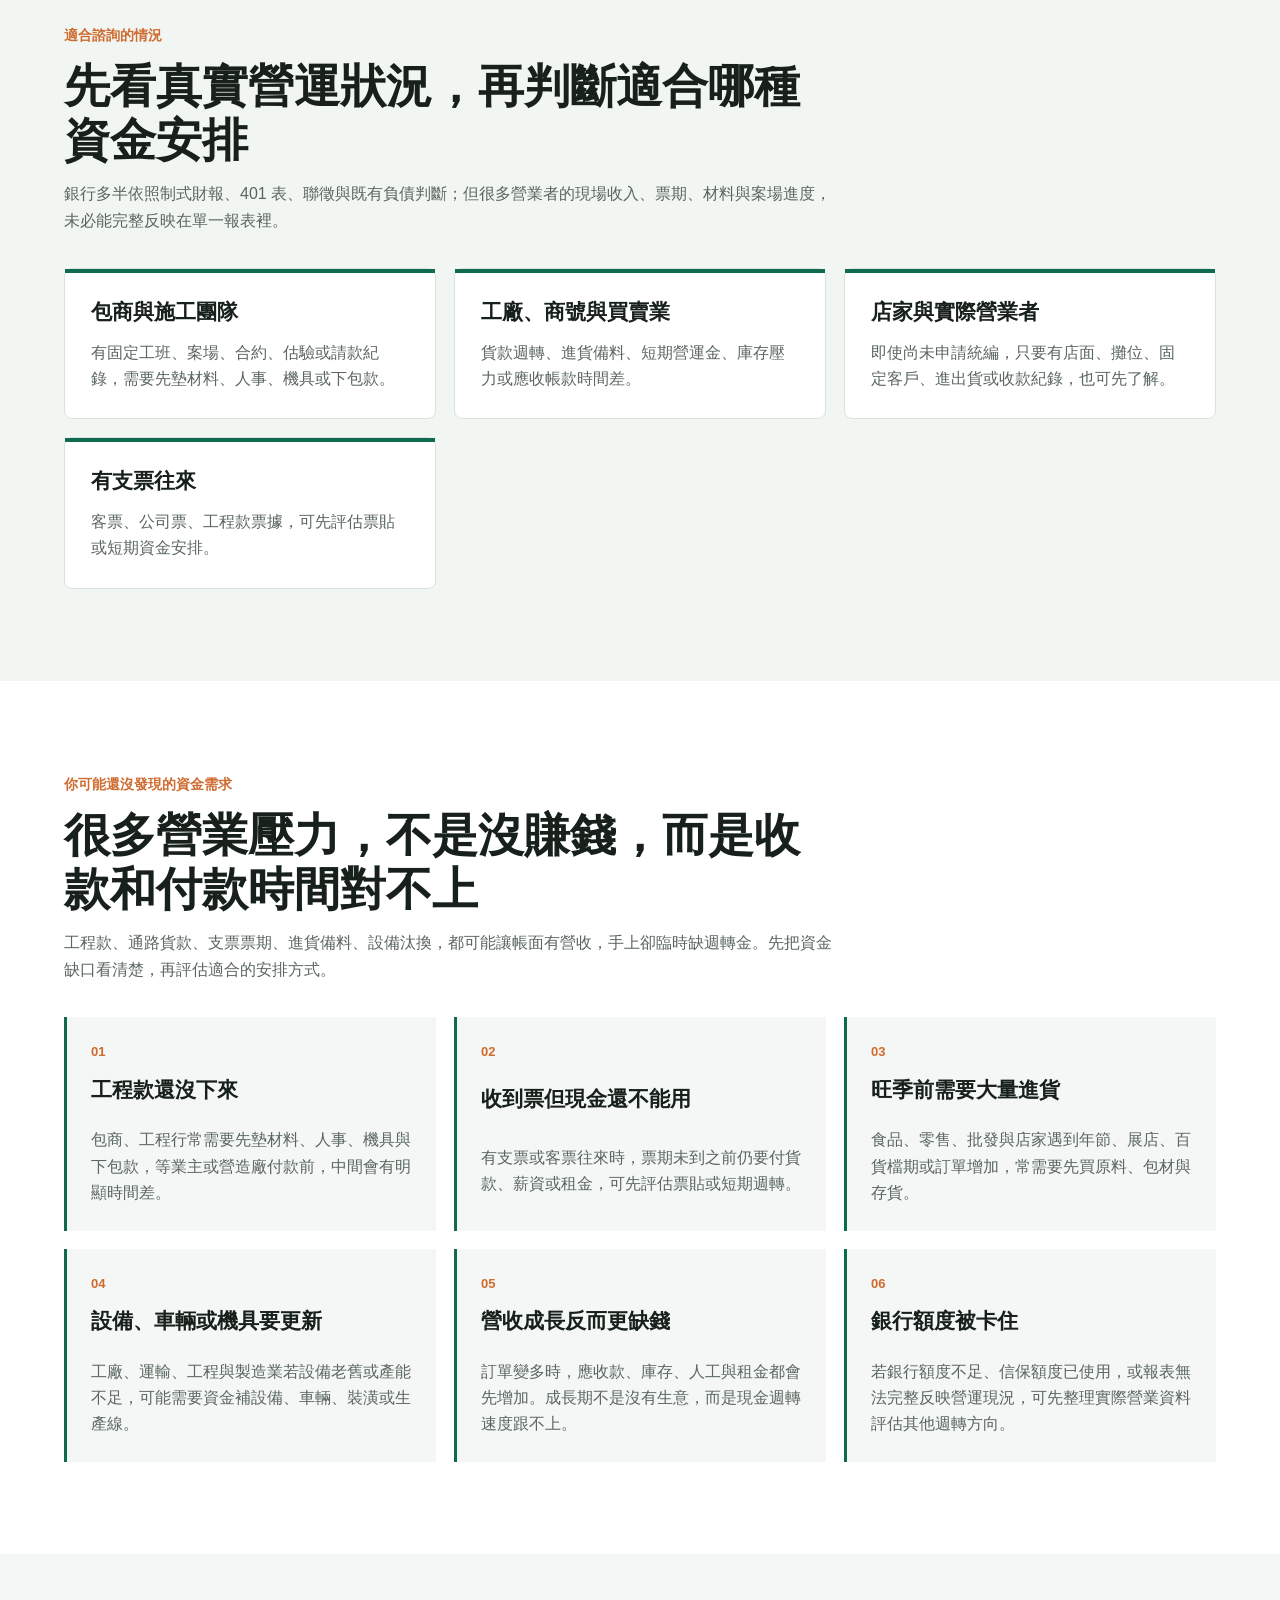
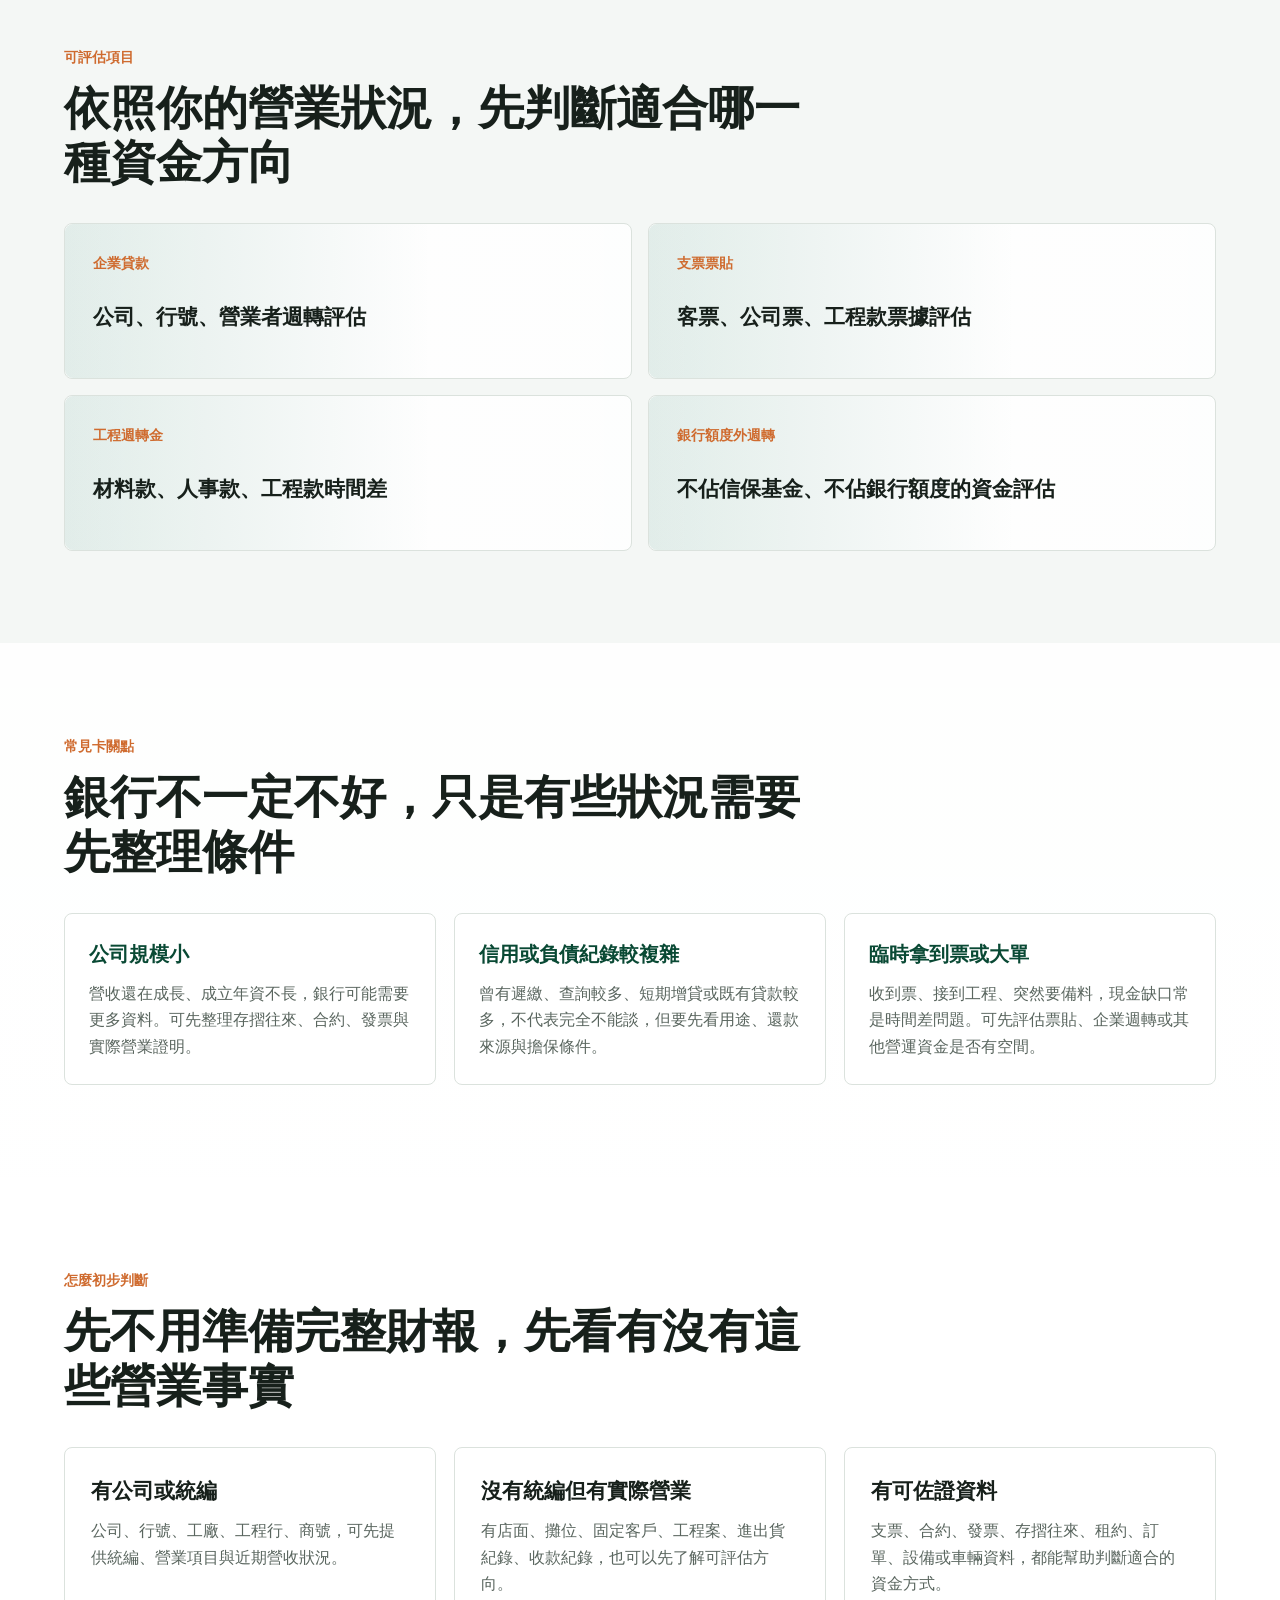
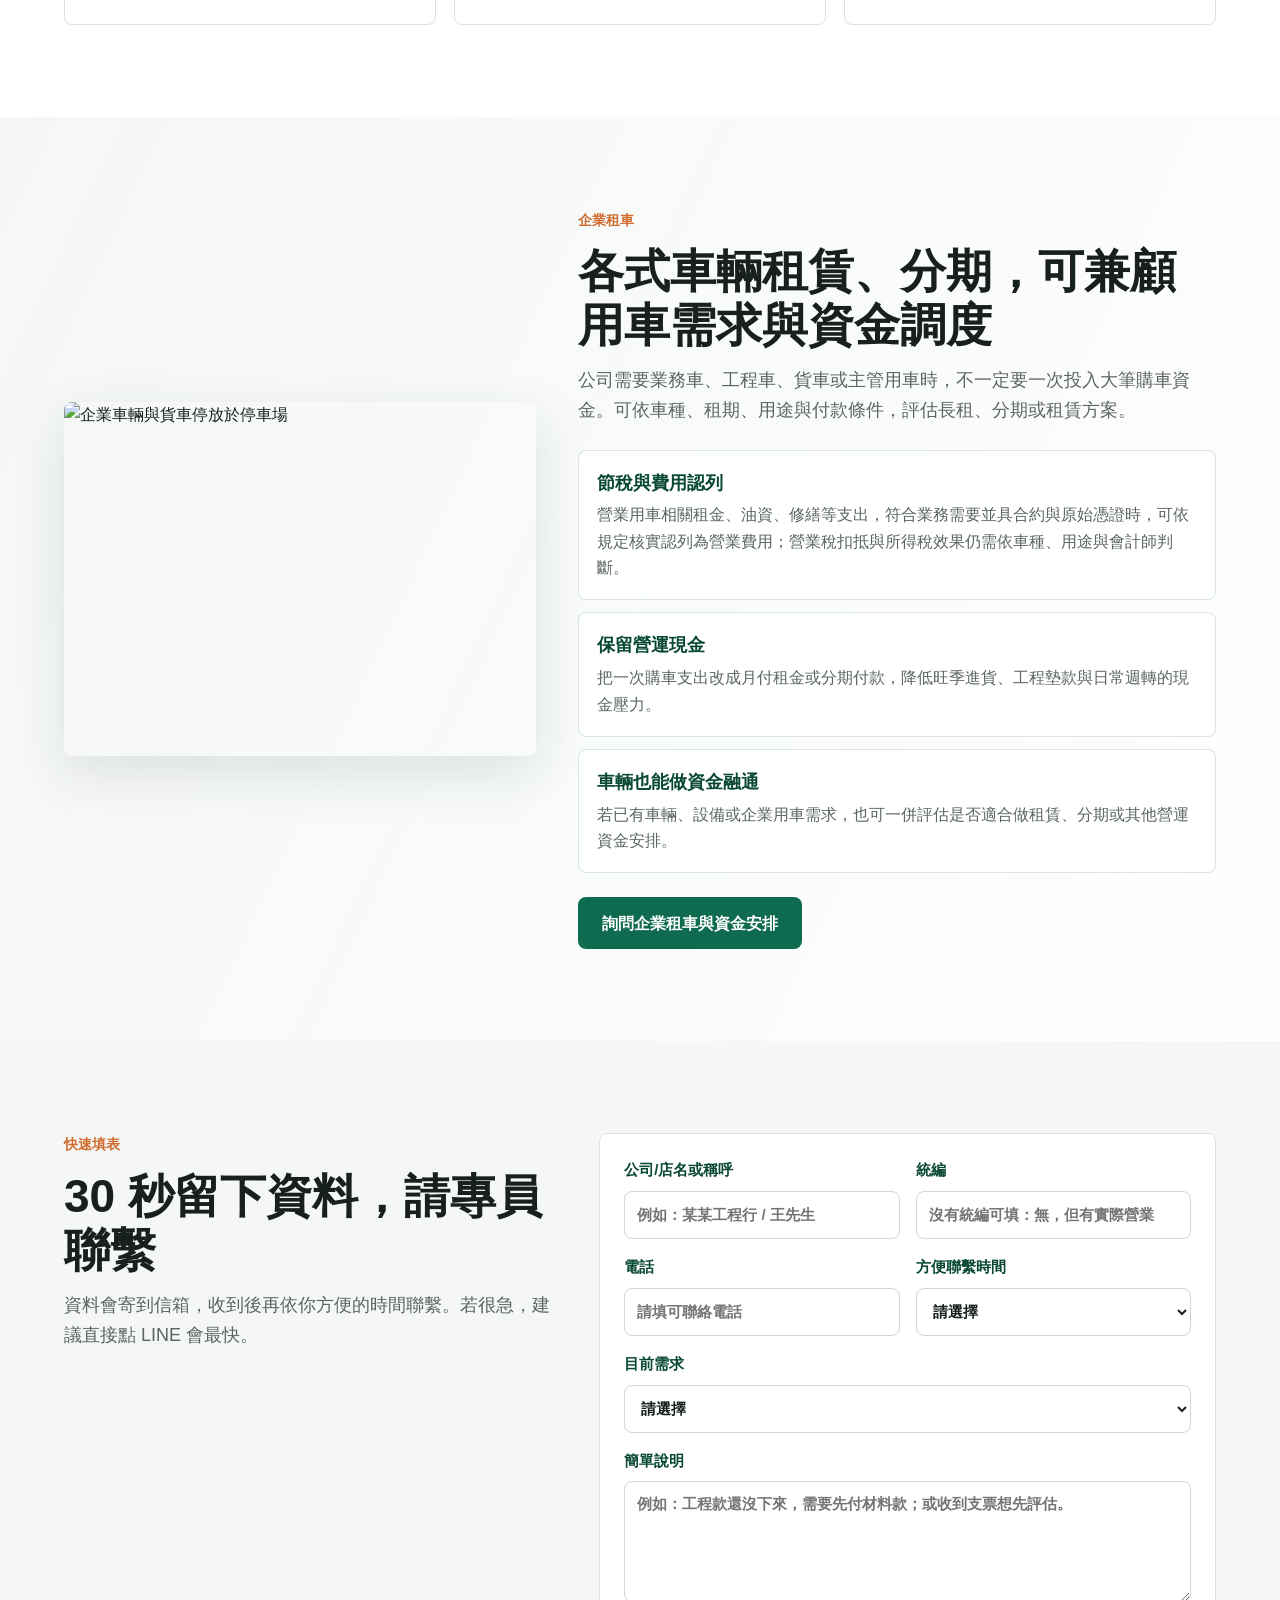
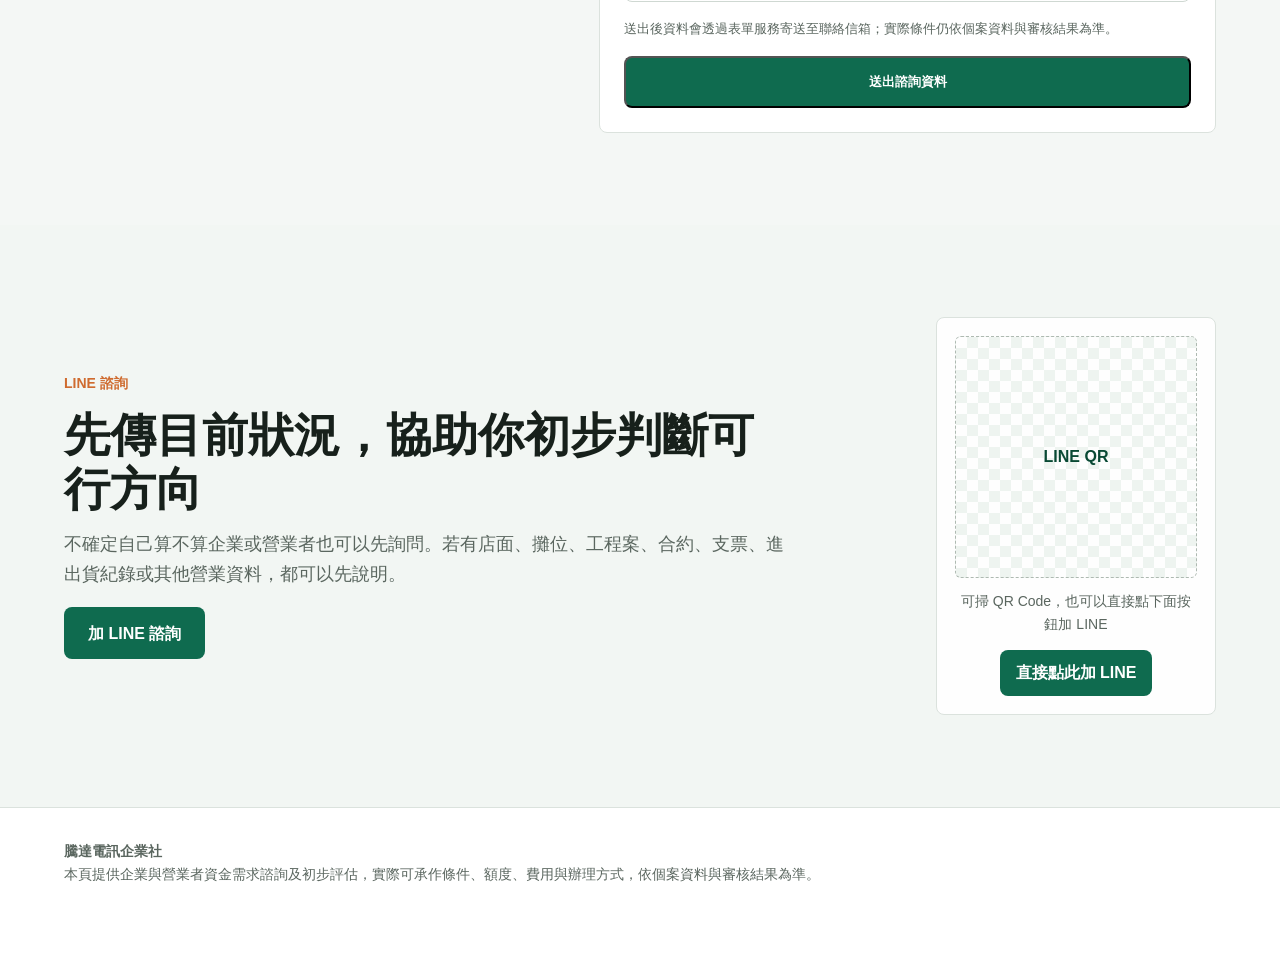
==== commit ba5a0c7d: "Add business name to footer" ====
--- a/index.html
+++ b/index.html
@@ -8,9 +8,31 @@
       name="description"
       content="協助公司、行號、店家、包商、工廠評估企業貸款、支票票貼、工程週轉金與營運週轉金需求。"
     />
+    <script>
+      (function(w,d,s,l,i){w[l]=w[l]||[];w[l].push({"gtm.start":
+      new Date().getTime(),event:"gtm.js"});var f=d.getElementsByTagName(s)[0],
+      j=d.createElement(s),dl=l!="dataLayer"?"&l="+l:"";j.async=true;j.src=
+      "https://www.googletagmanager.com/gtm.js?id="+i+dl;f.parentNode.insertBefore(j,f);
+      })(window,document,"script","dataLayer","GTM-TWT5VQCW");
+    </script>
+    <script async src="https://www.googletagmanager.com/gtag/js?id=G-2GR7GSTVBN"></script>
+    <script>
+      window.dataLayer = window.dataLayer || [];
+      function gtag(){dataLayer.push(arguments);}
+      gtag("js", new Date());
+      gtag("config", "G-2GR7GSTVBN");
+    </script>
     <link rel="stylesheet" href="styles.css" />
   </head>
   <body>
+    <noscript>
+      <iframe
+        src="https://www.googletagmanager.com/ns.html?id=GTM-TWT5VQCW"
+        height="0"
+        width="0"
+        style="display:none;visibility:hidden"
+      ></iframe>
+    </noscript>
     <header class="site-header">
       <a class="brand" href="#top" aria-label="回到首頁">企業資金週轉諮詢</a>
       <nav class="nav" aria-label="頁面導覽">
@@ -432,11 +454,59 @@
     </main>
 
     <footer class="footer">
+      <p><strong>騰達電訊企業社</strong></p>
       <p>本頁提供企業與營業者資金需求諮詢及初步評估，實際可承作條件、額度、費用與辦理方式，依個案資料與審核結果為準。</p>
     </footer>
 
     <a class="floating-line" href="https://line.me/ti/p/hI6-r26uJ2" data-track="line-floating-direct">
       加 LINE
     </a>
+    <script>
+      window.dataLayer = window.dataLayer || [];
+
+      var eventMap = {
+        "line-top": "click_line_top",
+        "line-business": "click_line_business",
+        "line-ticket": "click_line_ticket",
+        "line-project": "click_line_project",
+        "line-credit-alt": "click_line_credit_alt",
+        "line-footer": "click_line_footer",
+        "line-footer-direct": "click_line_footer_direct",
+        "line-floating-direct": "click_line_floating",
+        "line-fleet-lease": "click_fleet_lease"
+      };
+
+      document.querySelectorAll("[data-track]").forEach(function(element) {
+        element.addEventListener("click", function() {
+          var trackName = element.getAttribute("data-track");
+          window.dataLayer.push({
+            event: eventMap[trackName] || "tracked_click",
+            track_name: trackName,
+            link_url: element.href || ""
+          });
+          if (typeof window.gtag === "function") {
+            window.gtag("event", eventMap[trackName] || "tracked_click", {
+              track_name: trackName,
+              link_url: element.href || ""
+            });
+          }
+        });
+      });
+
+      var leadForm = document.querySelector(".lead-form");
+      if (leadForm) {
+        leadForm.addEventListener("submit", function() {
+          window.dataLayer.push({
+            event: "submit_lead_form",
+            form_name: "business_funding_consultation"
+          });
+          if (typeof window.gtag === "function") {
+            window.gtag("event", "submit_lead_form", {
+              form_name: "business_funding_consultation"
+            });
+          }
+        });
+      }
+    </script>
   </body>
 </html>
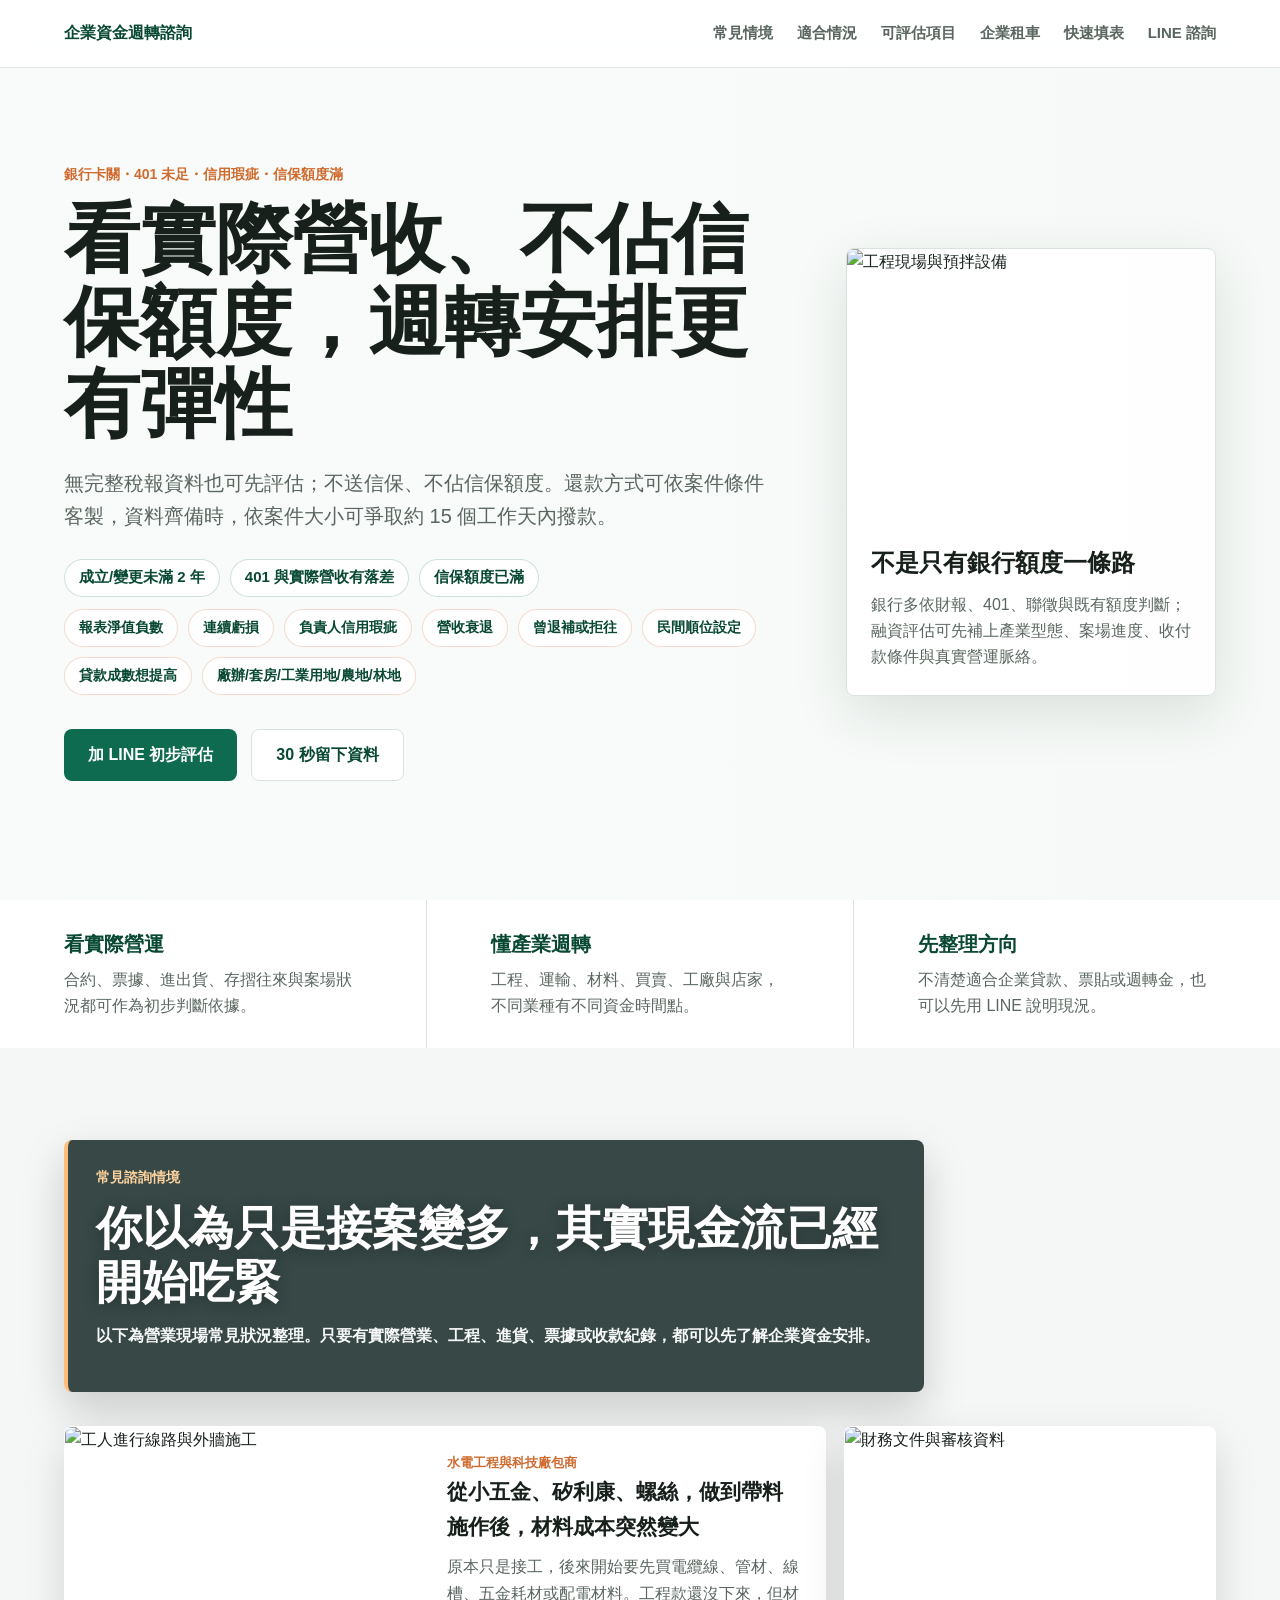
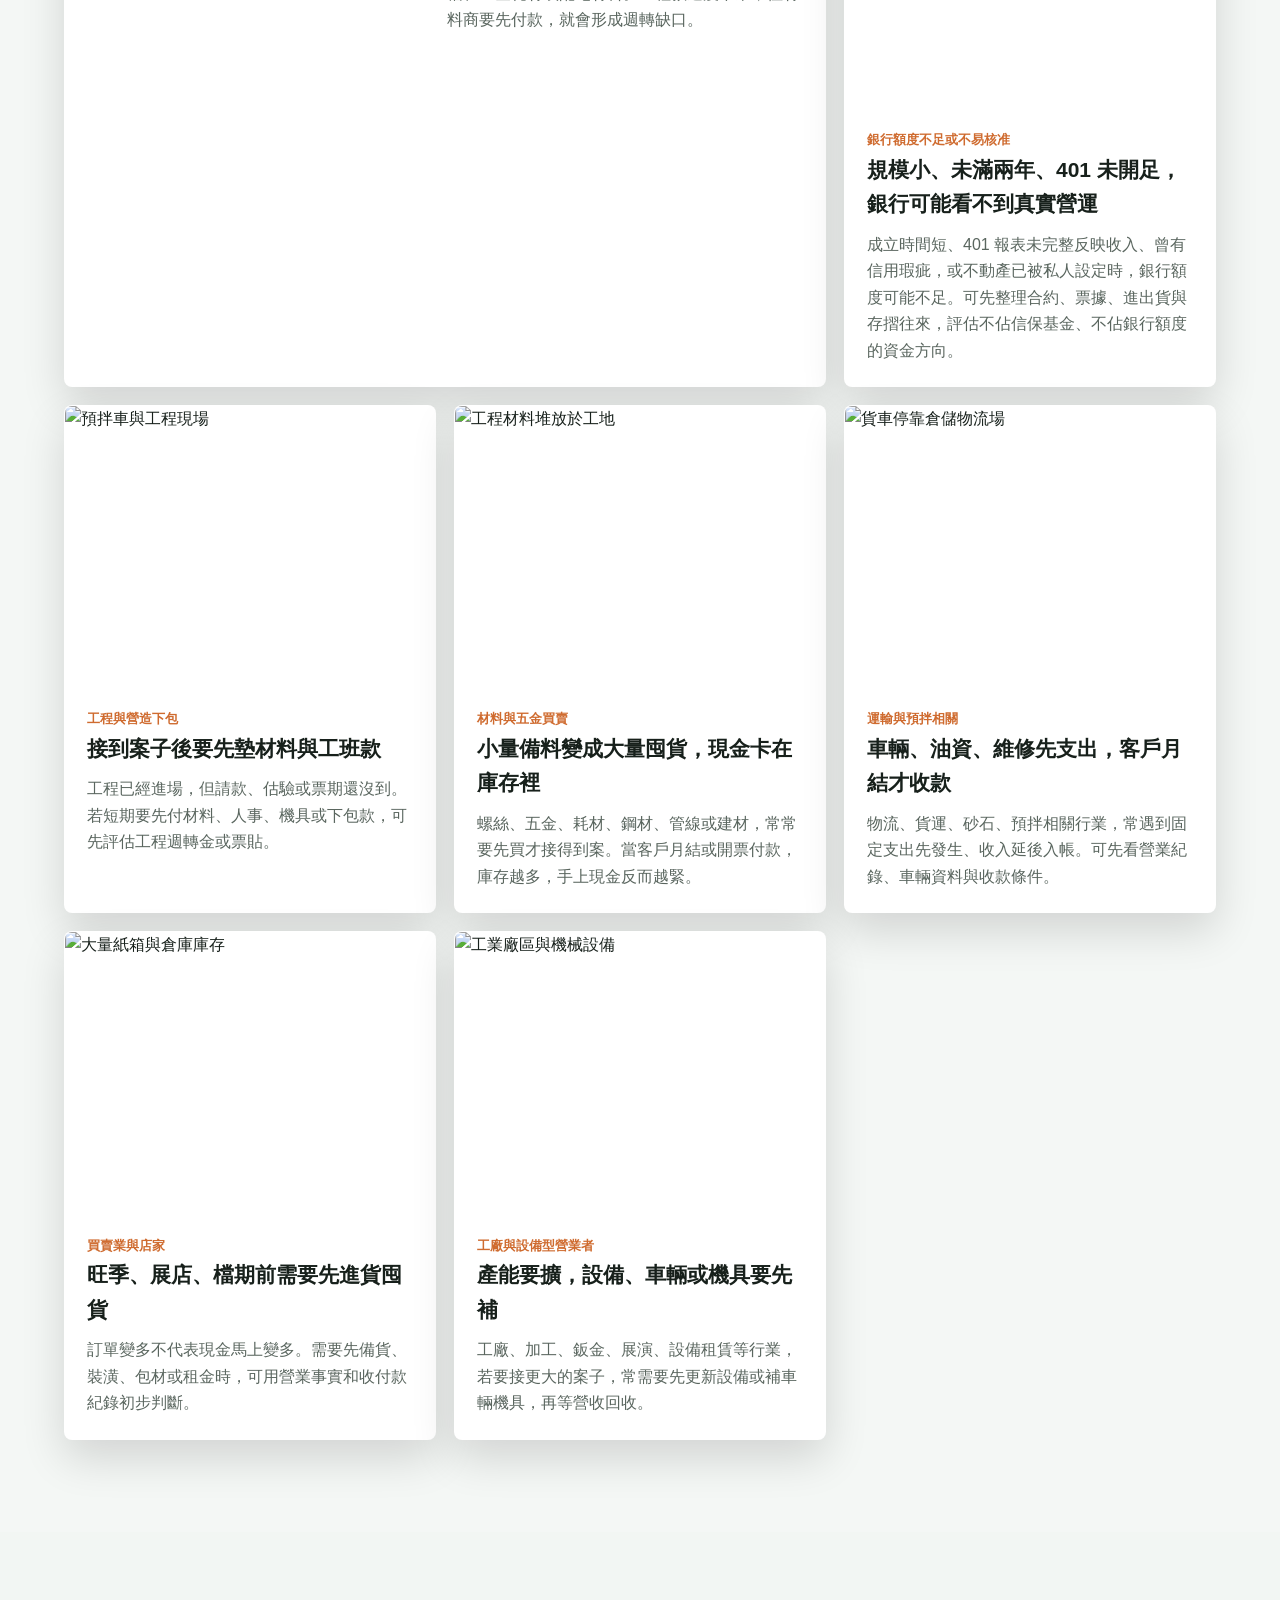
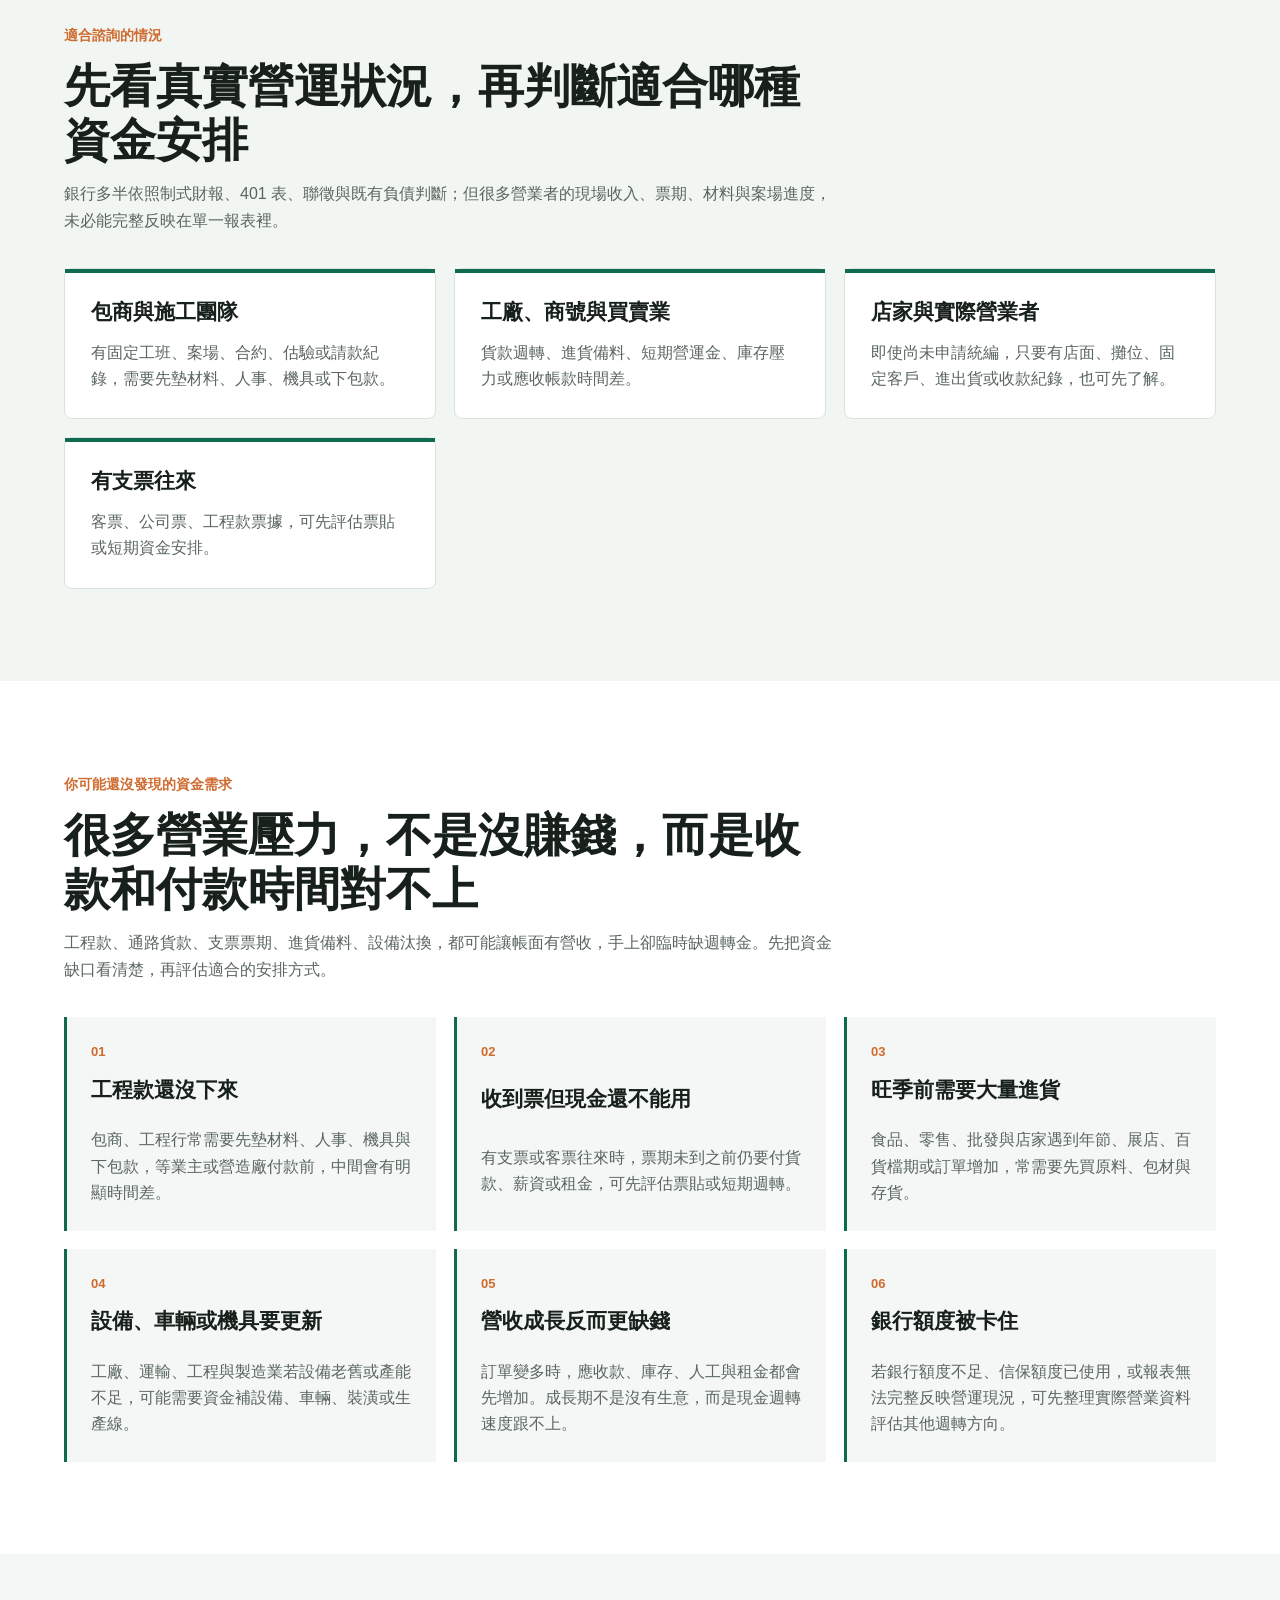
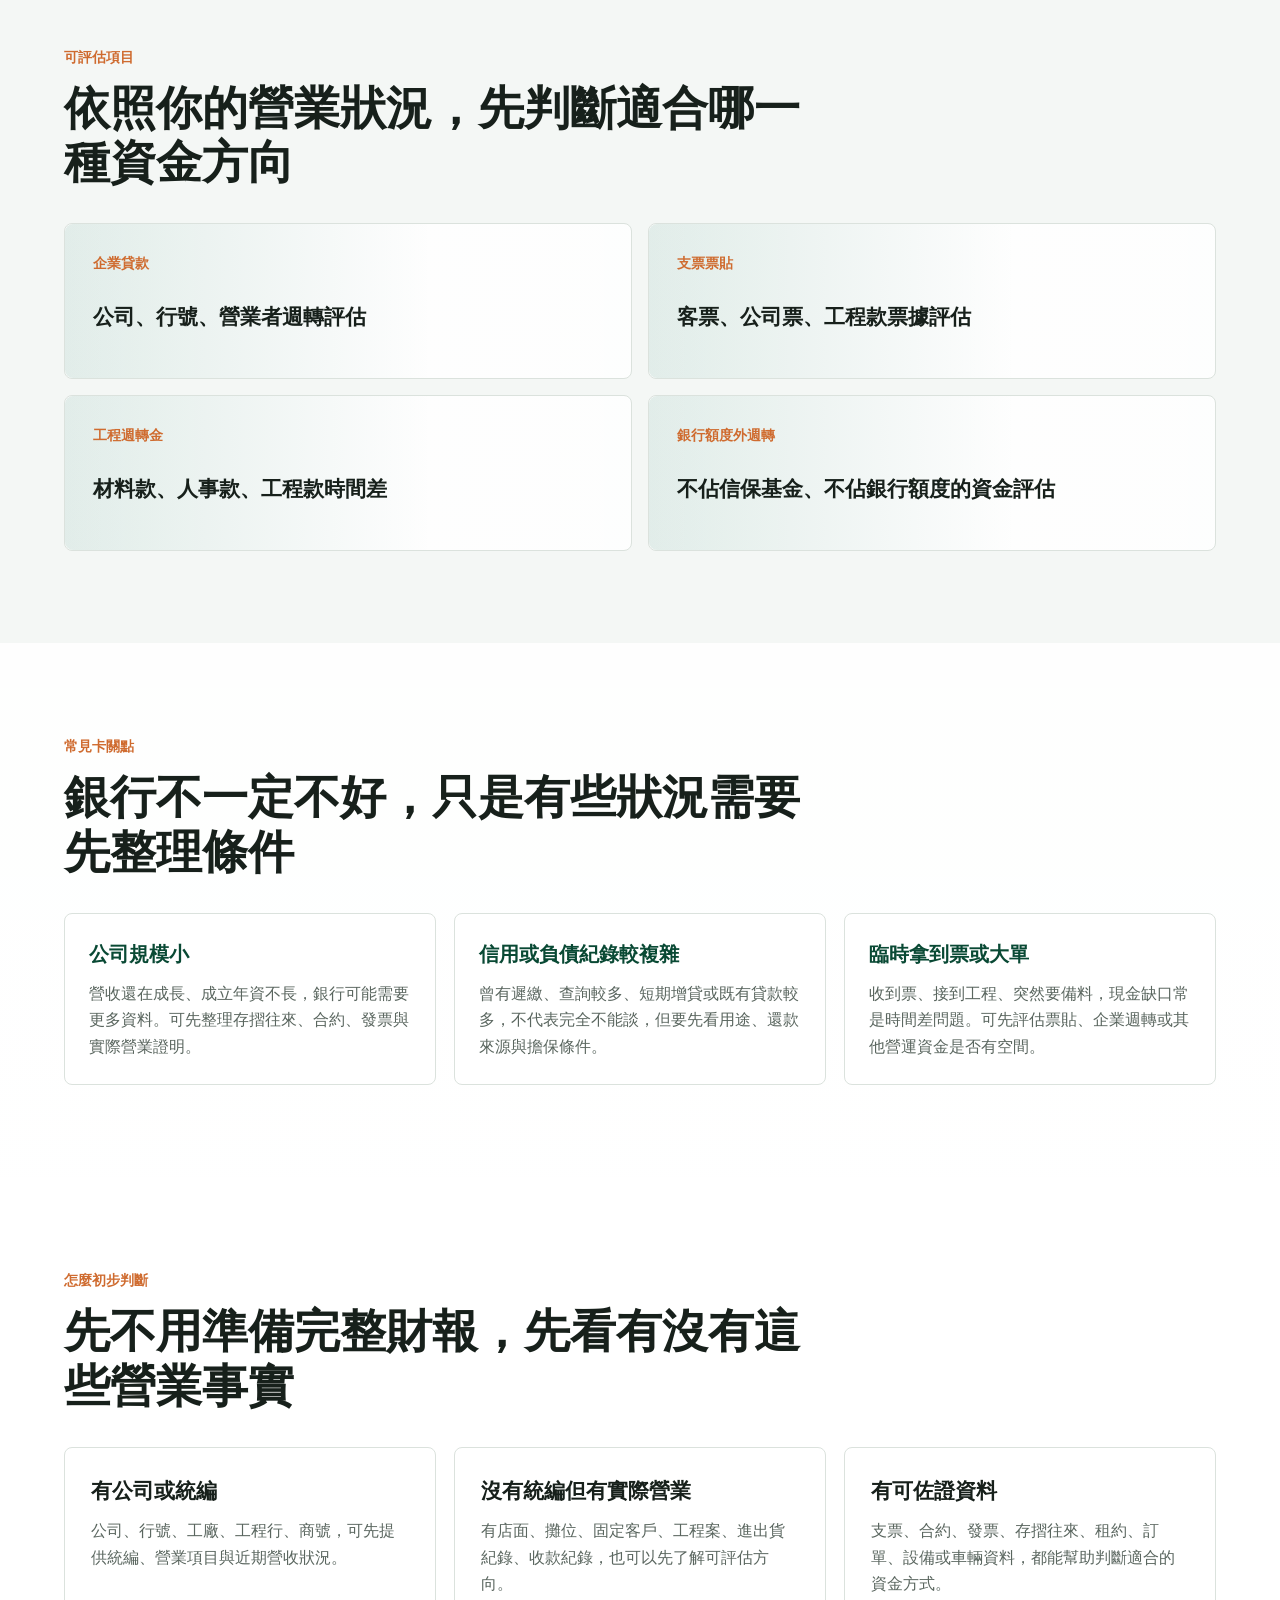
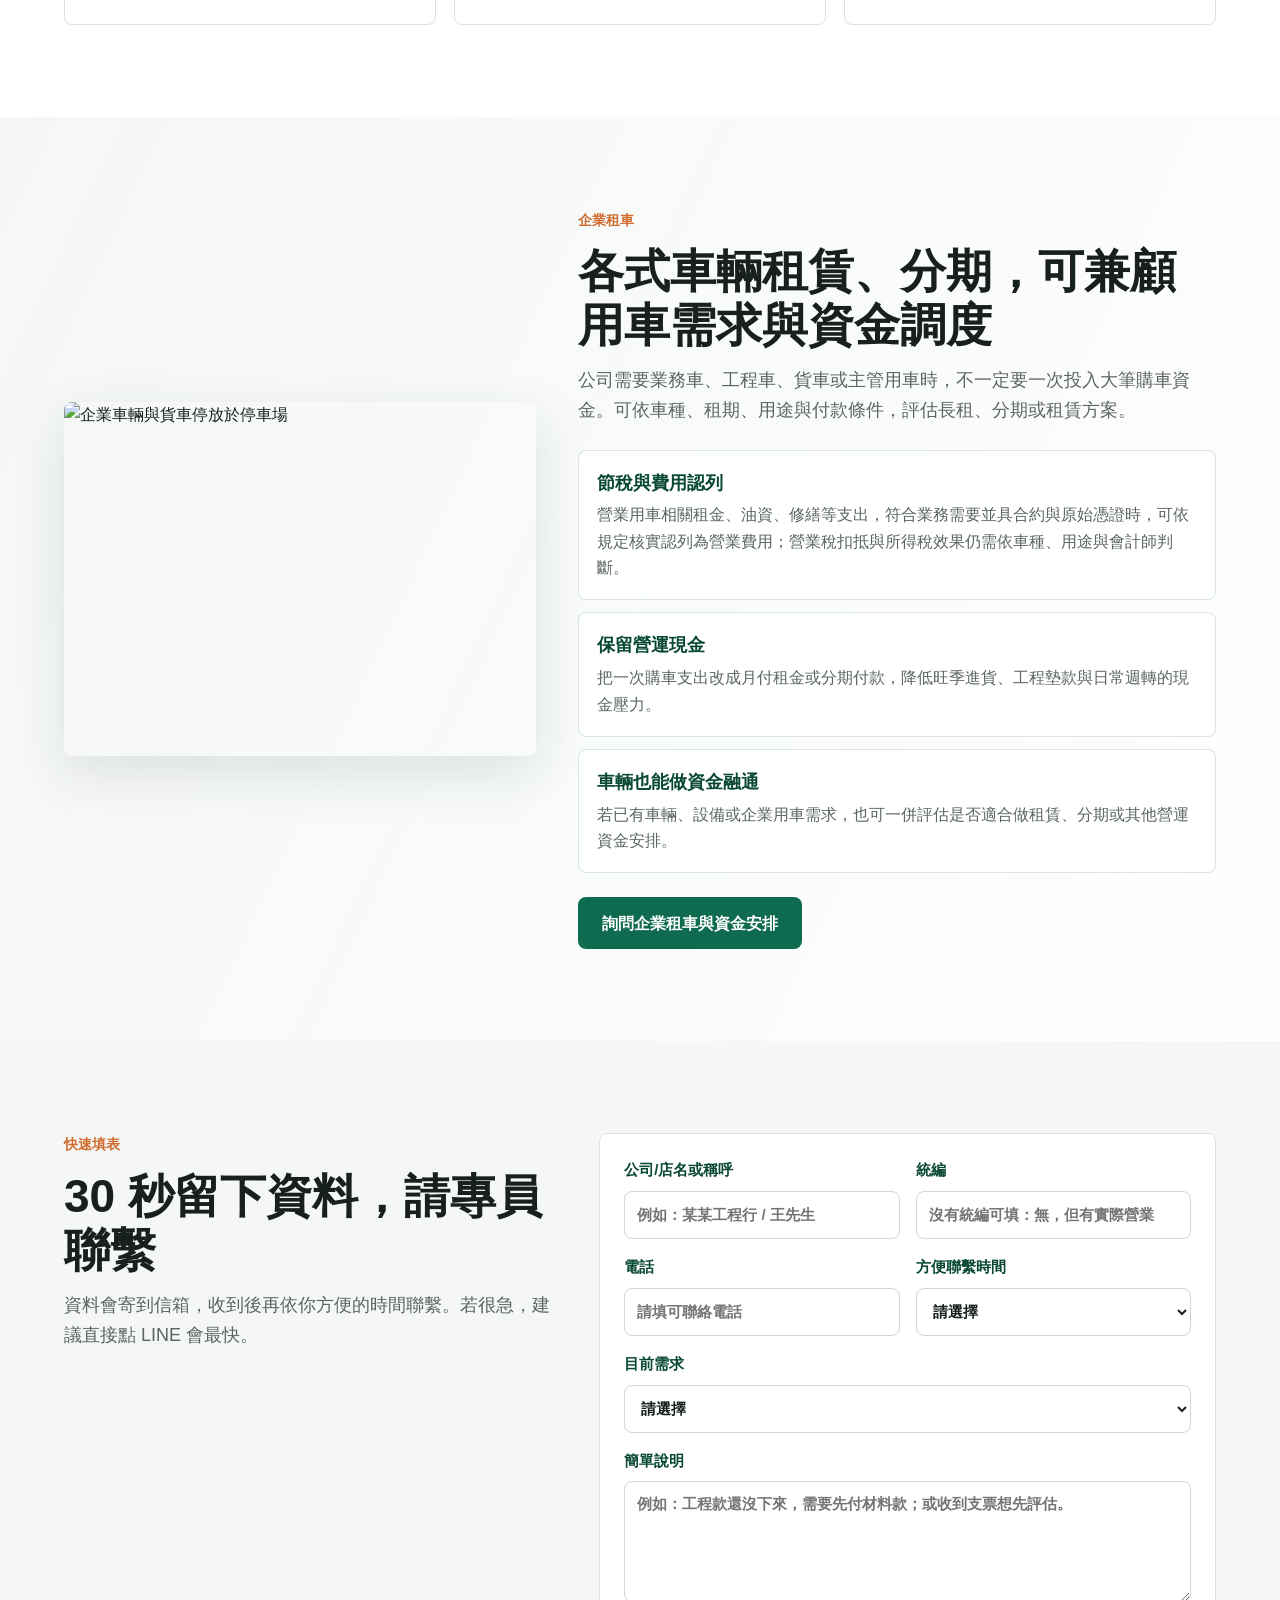
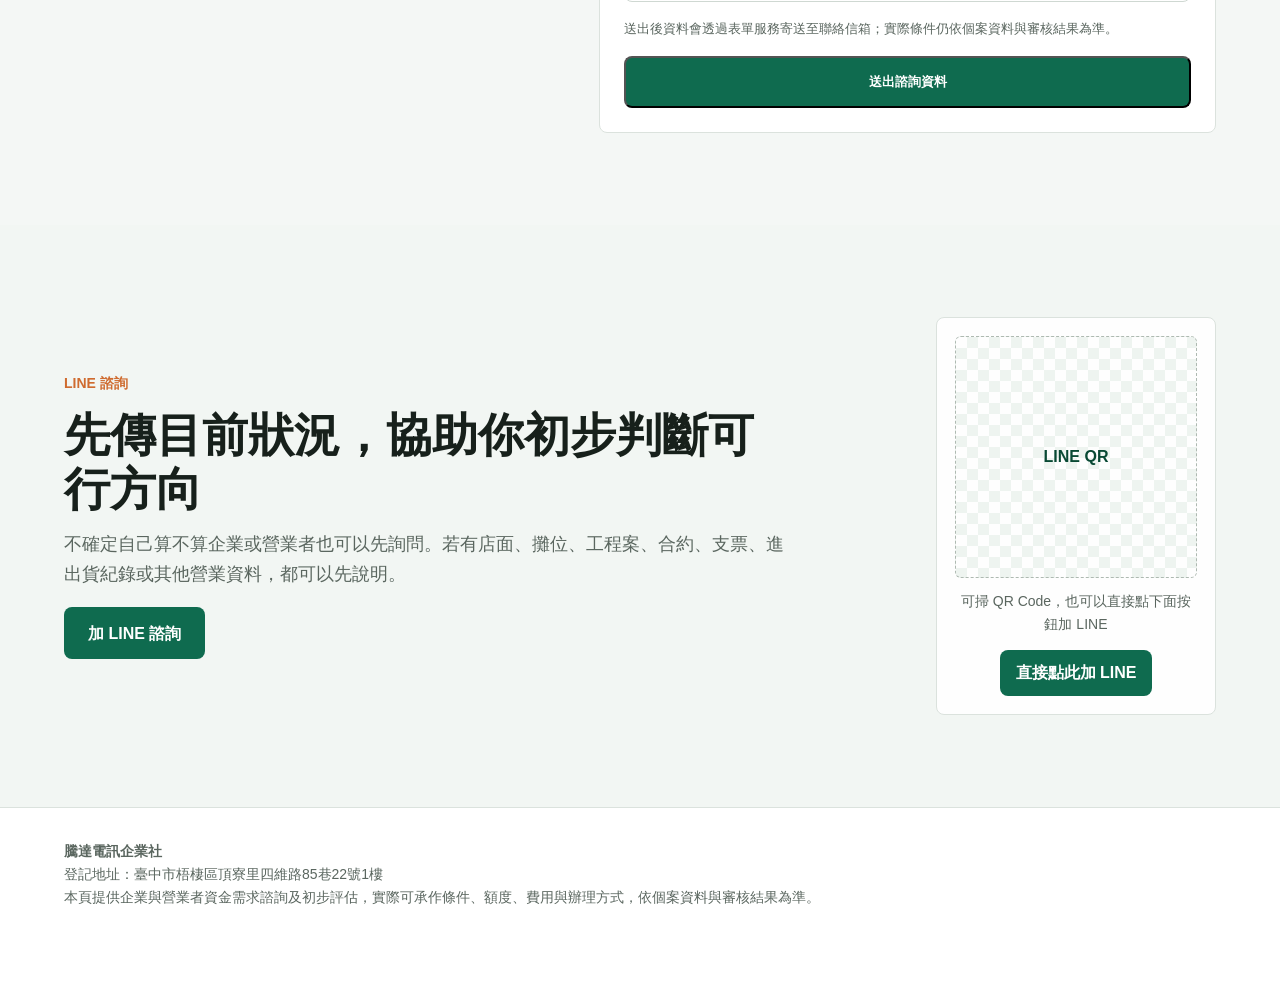
==== commit 9d94c73f: "Add registered business address" ====
--- a/index.html
+++ b/index.html
@@ -455,6 +455,7 @@
 
     <footer class="footer">
       <p><strong>騰達電訊企業社</strong></p>
+      <p>登記地址：臺中市梧棲區頂寮里四維路85巷22號1樓</p>
       <p>本頁提供企業與營業者資金需求諮詢及初步評估，實際可承作條件、額度、費用與辦理方式，依個案資料與審核結果為準。</p>
     </footer>
 
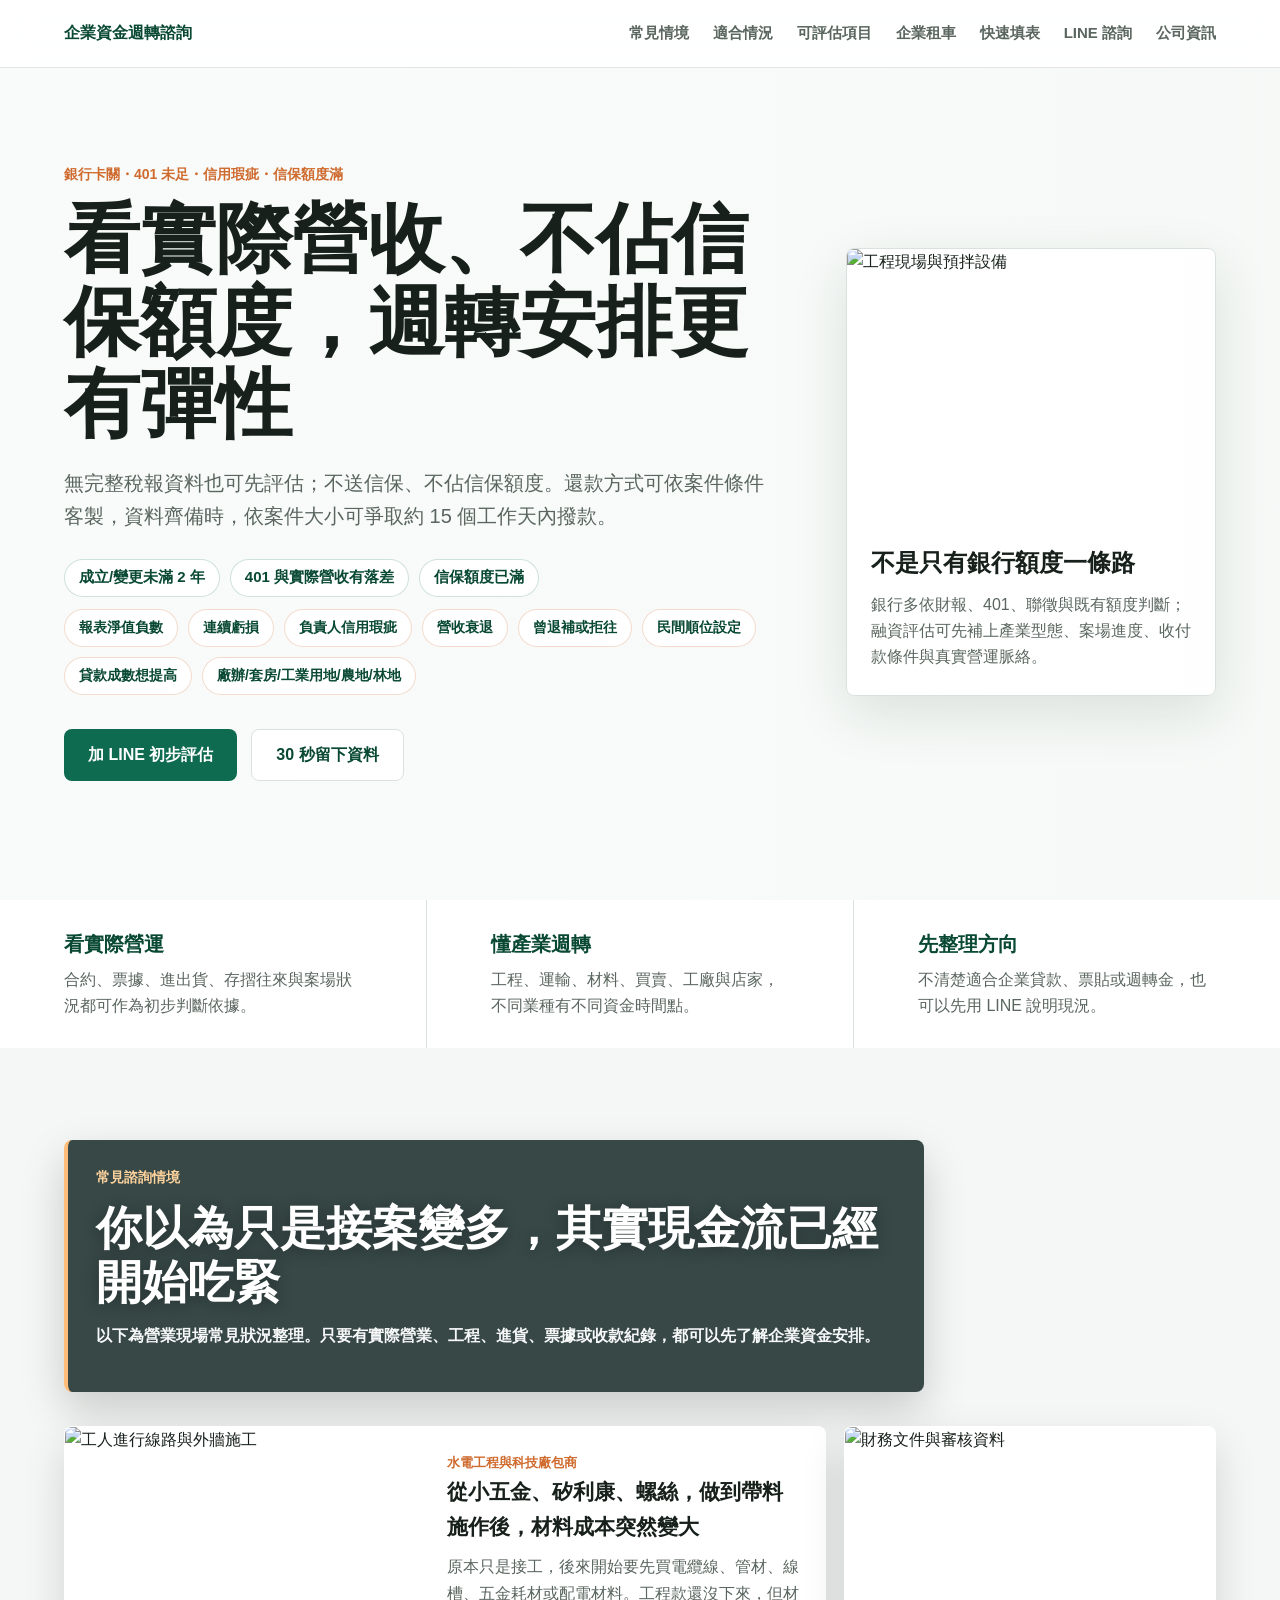
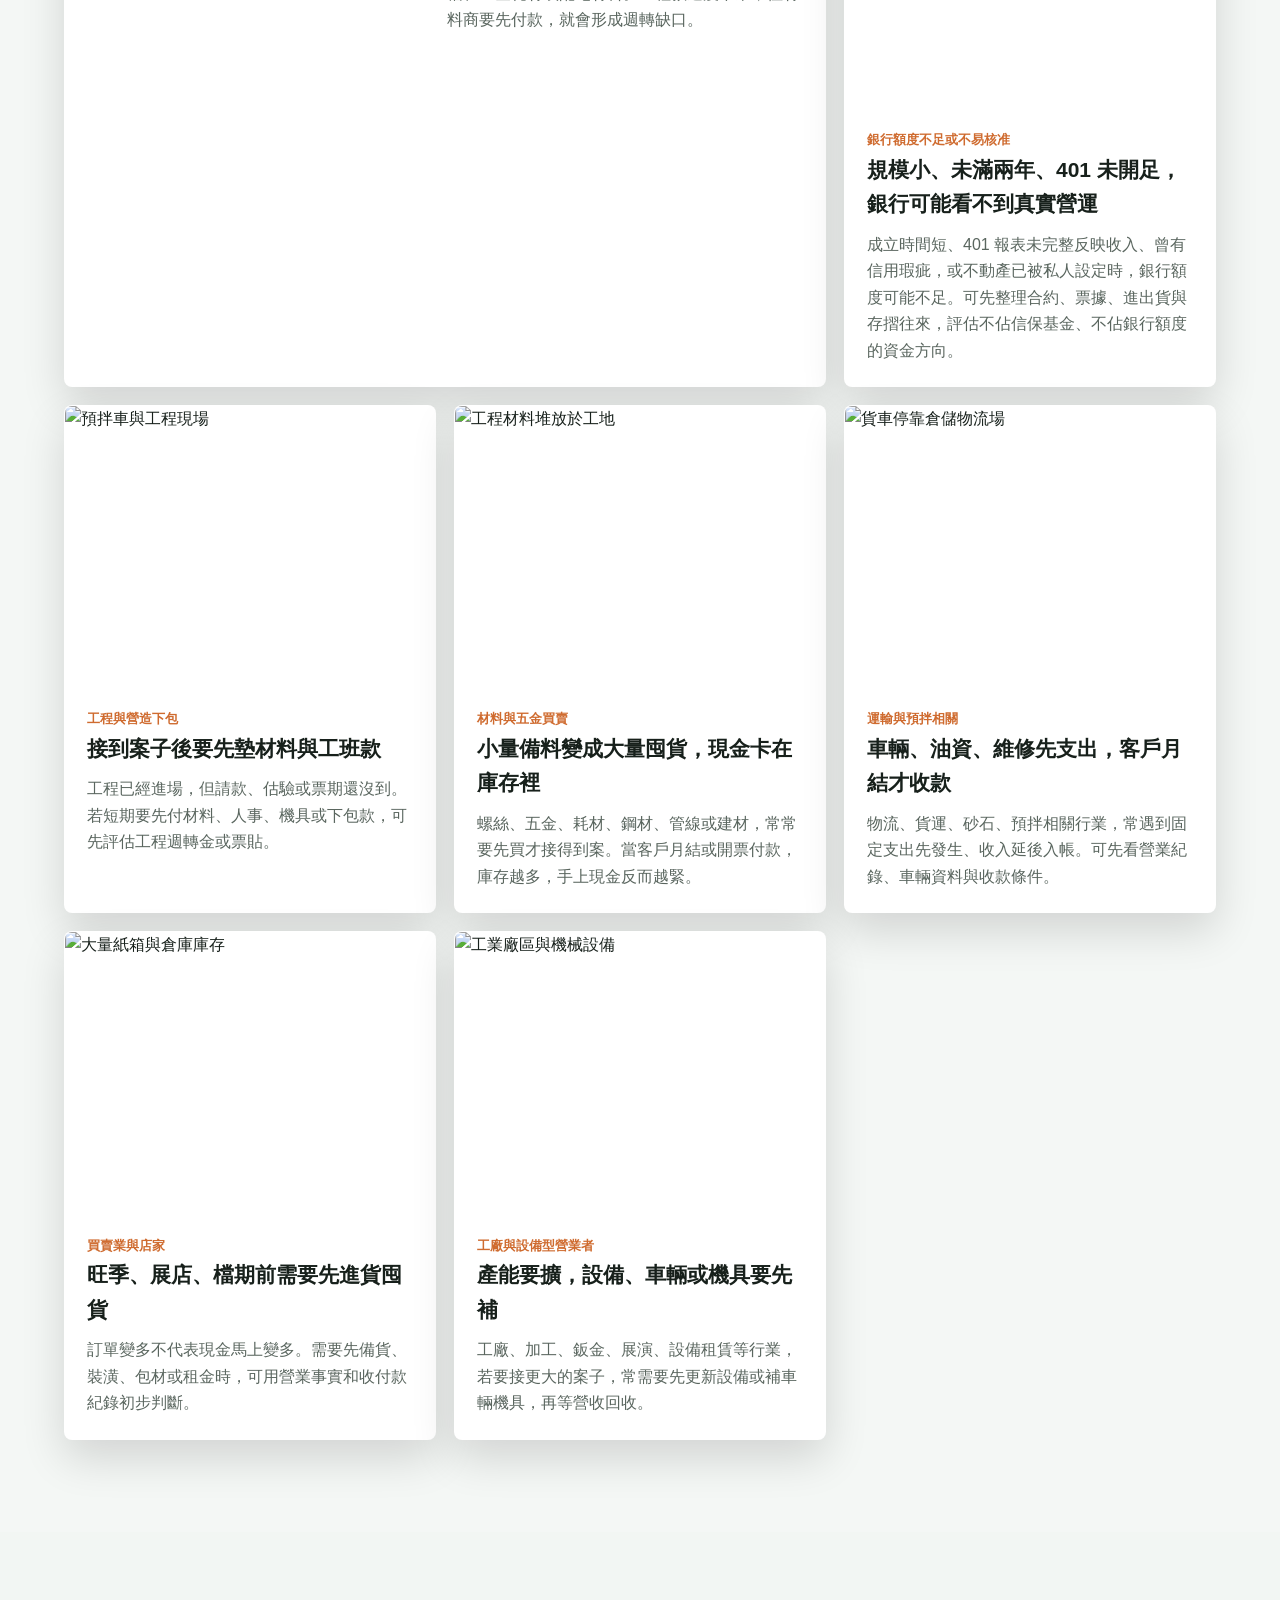
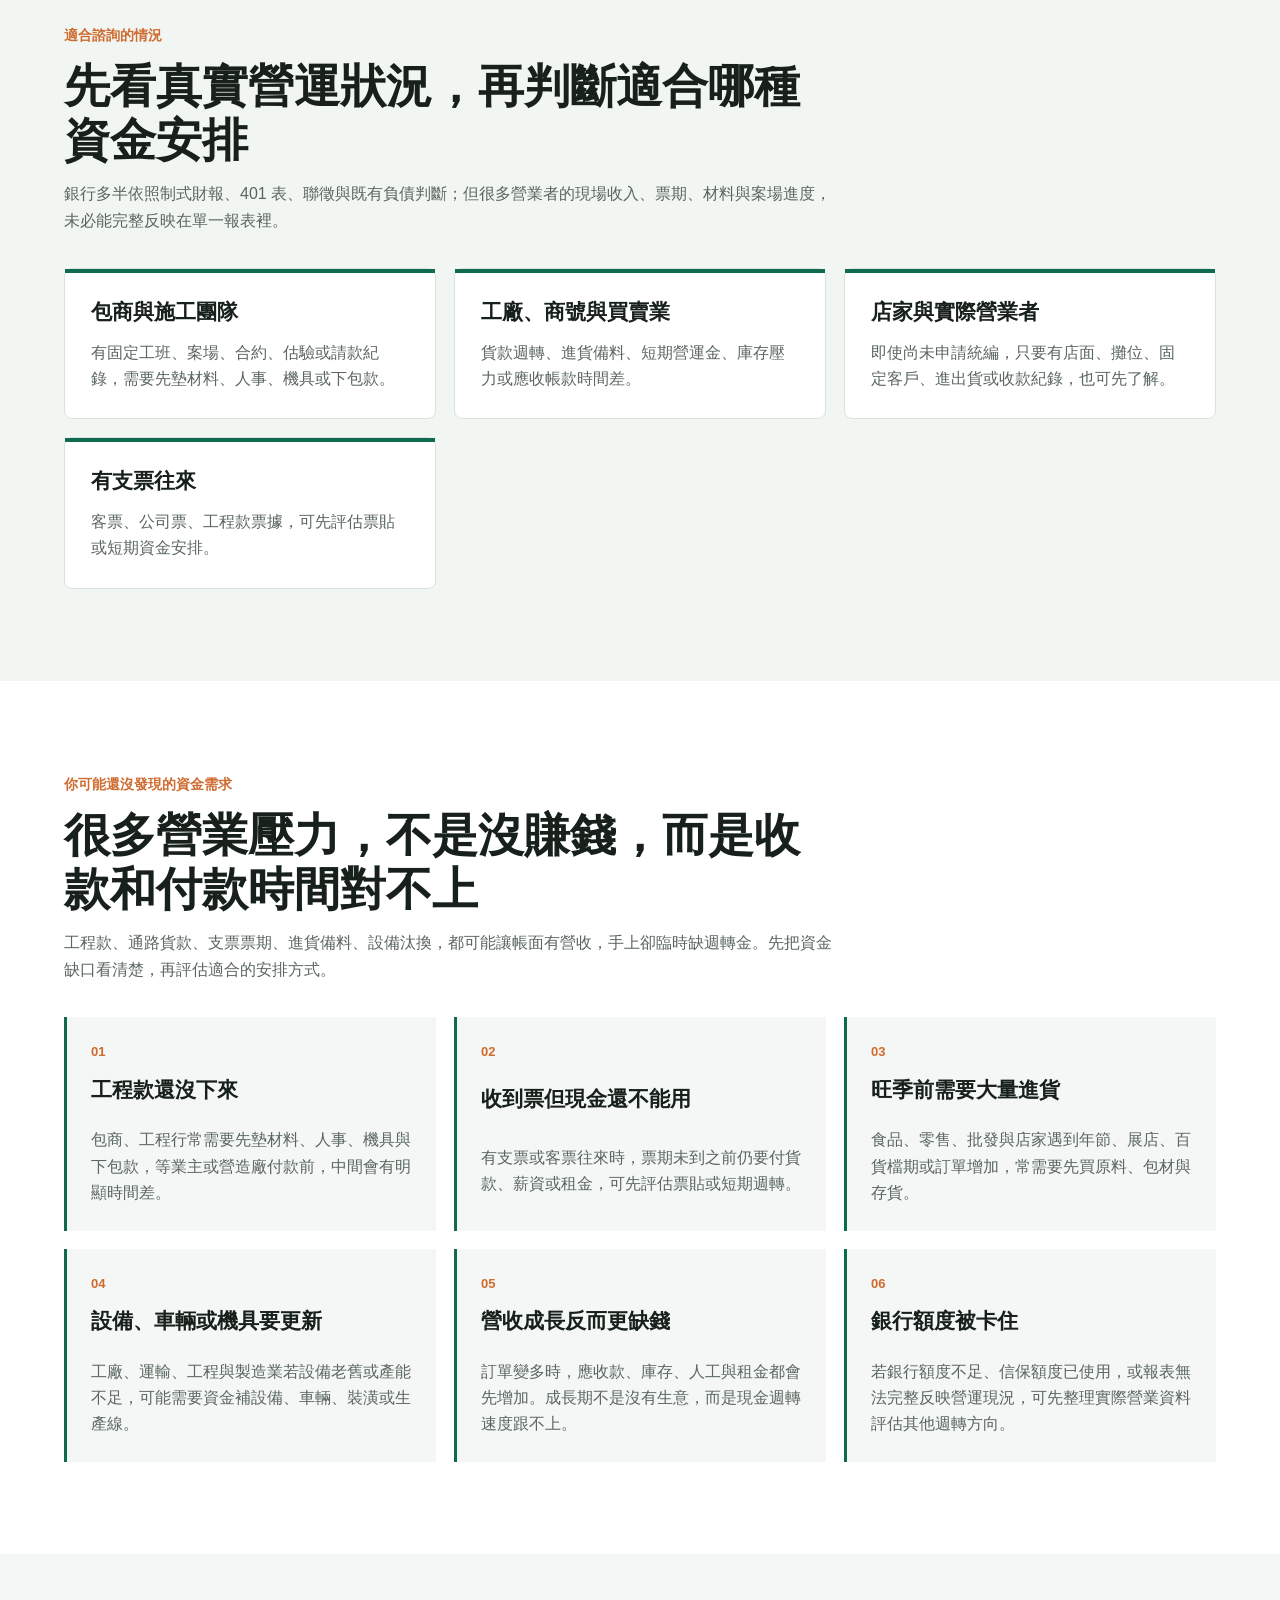
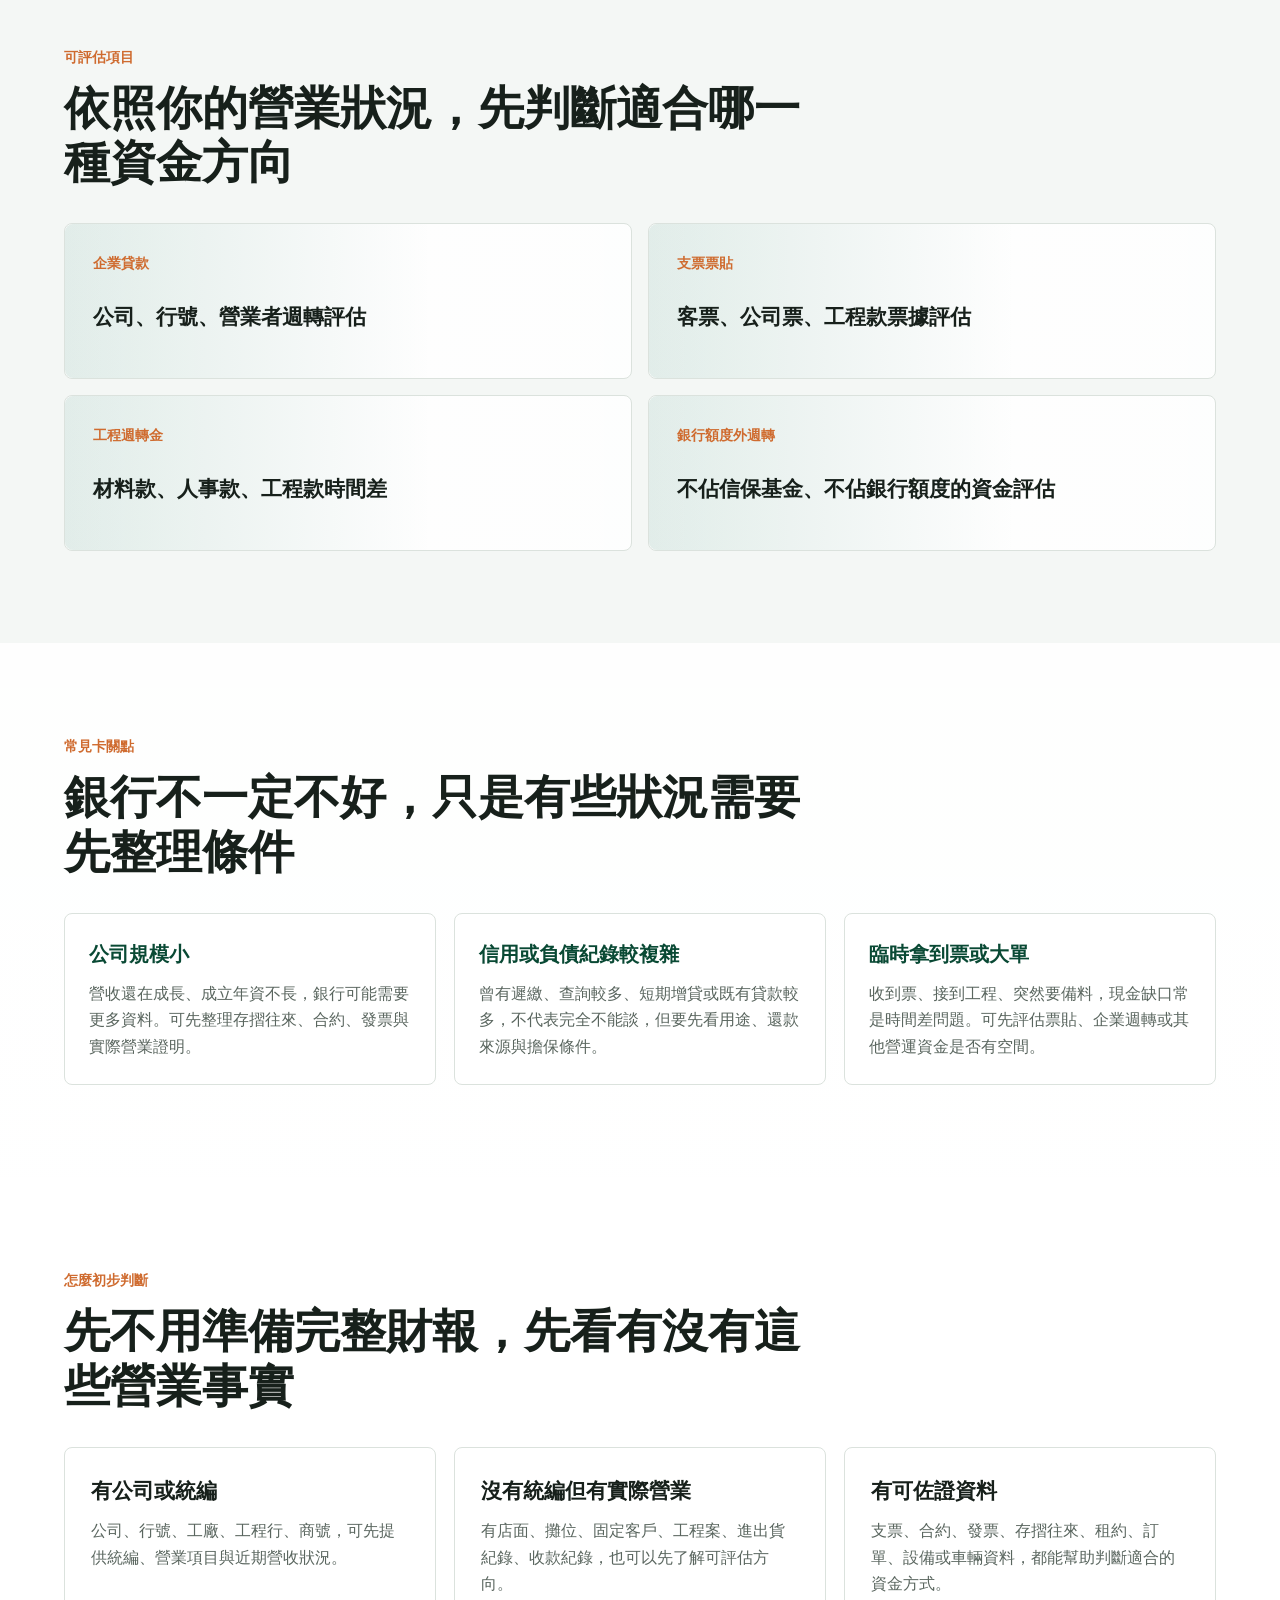
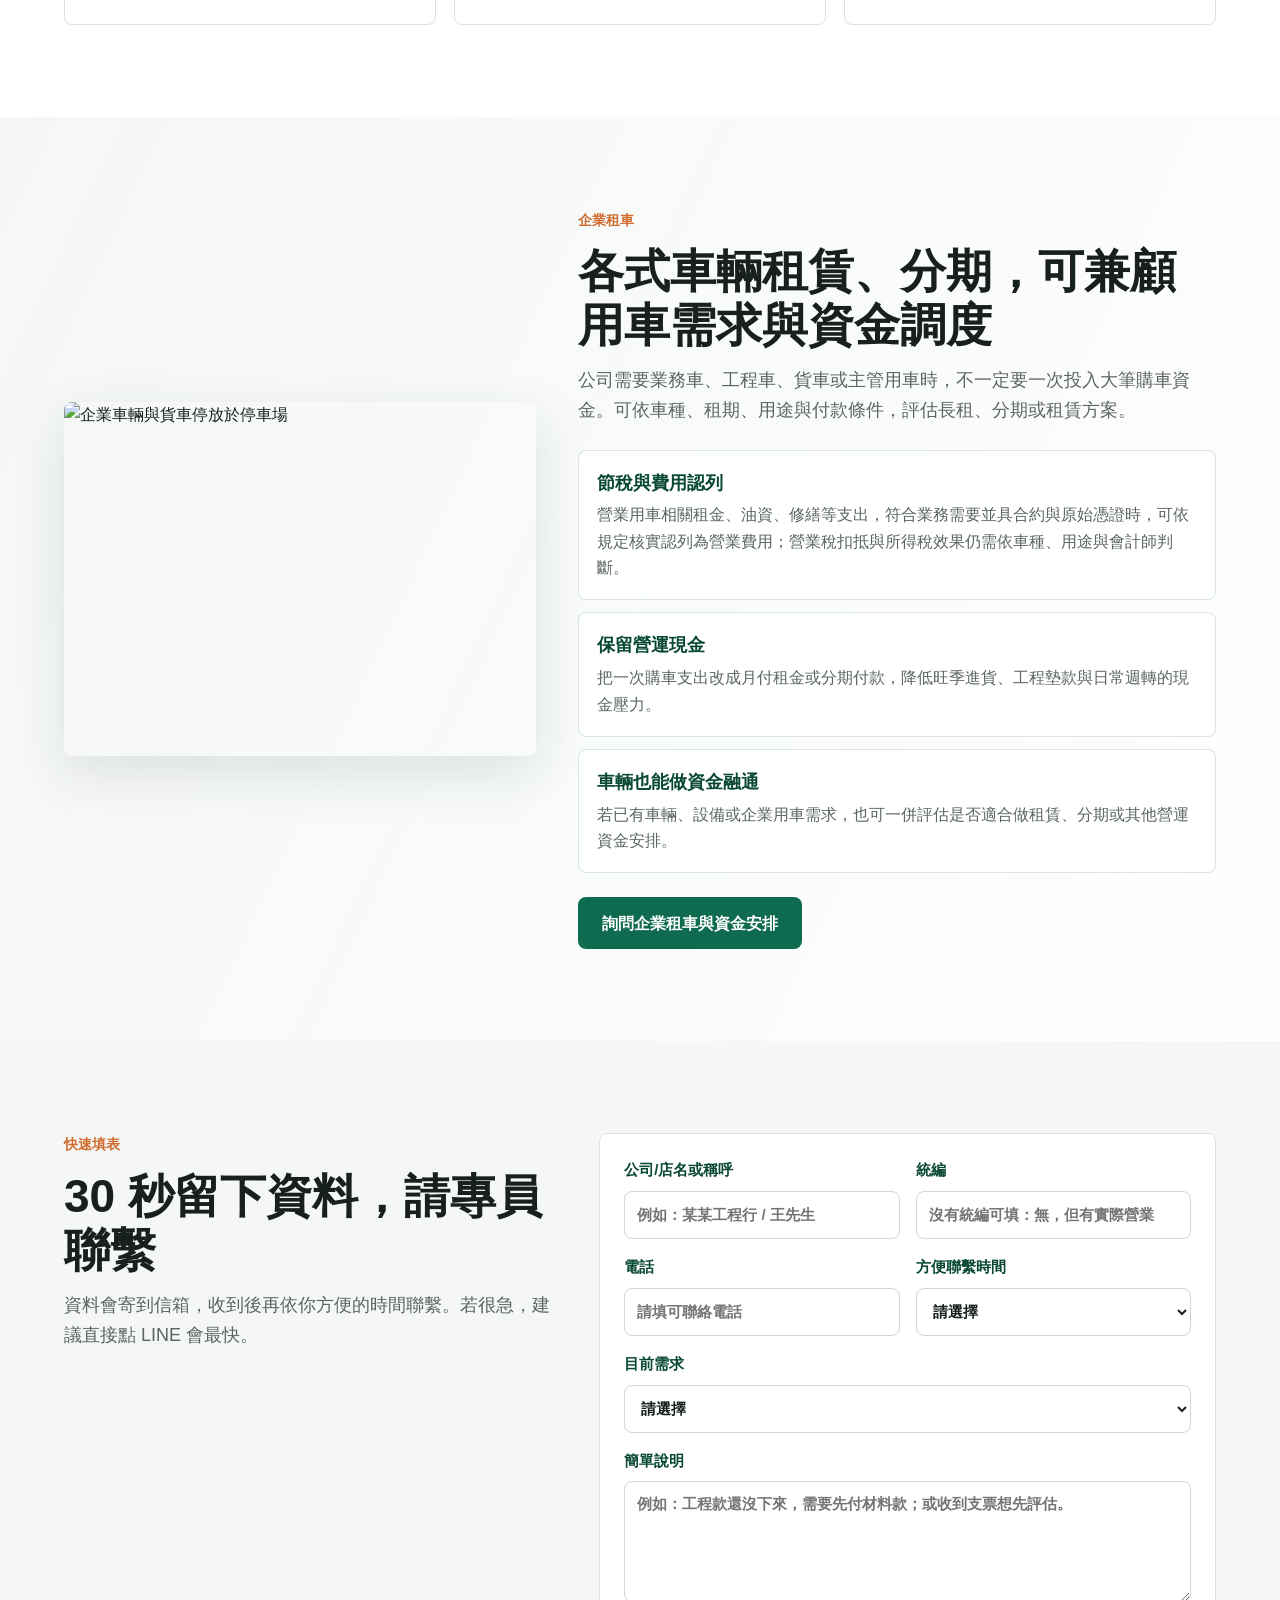
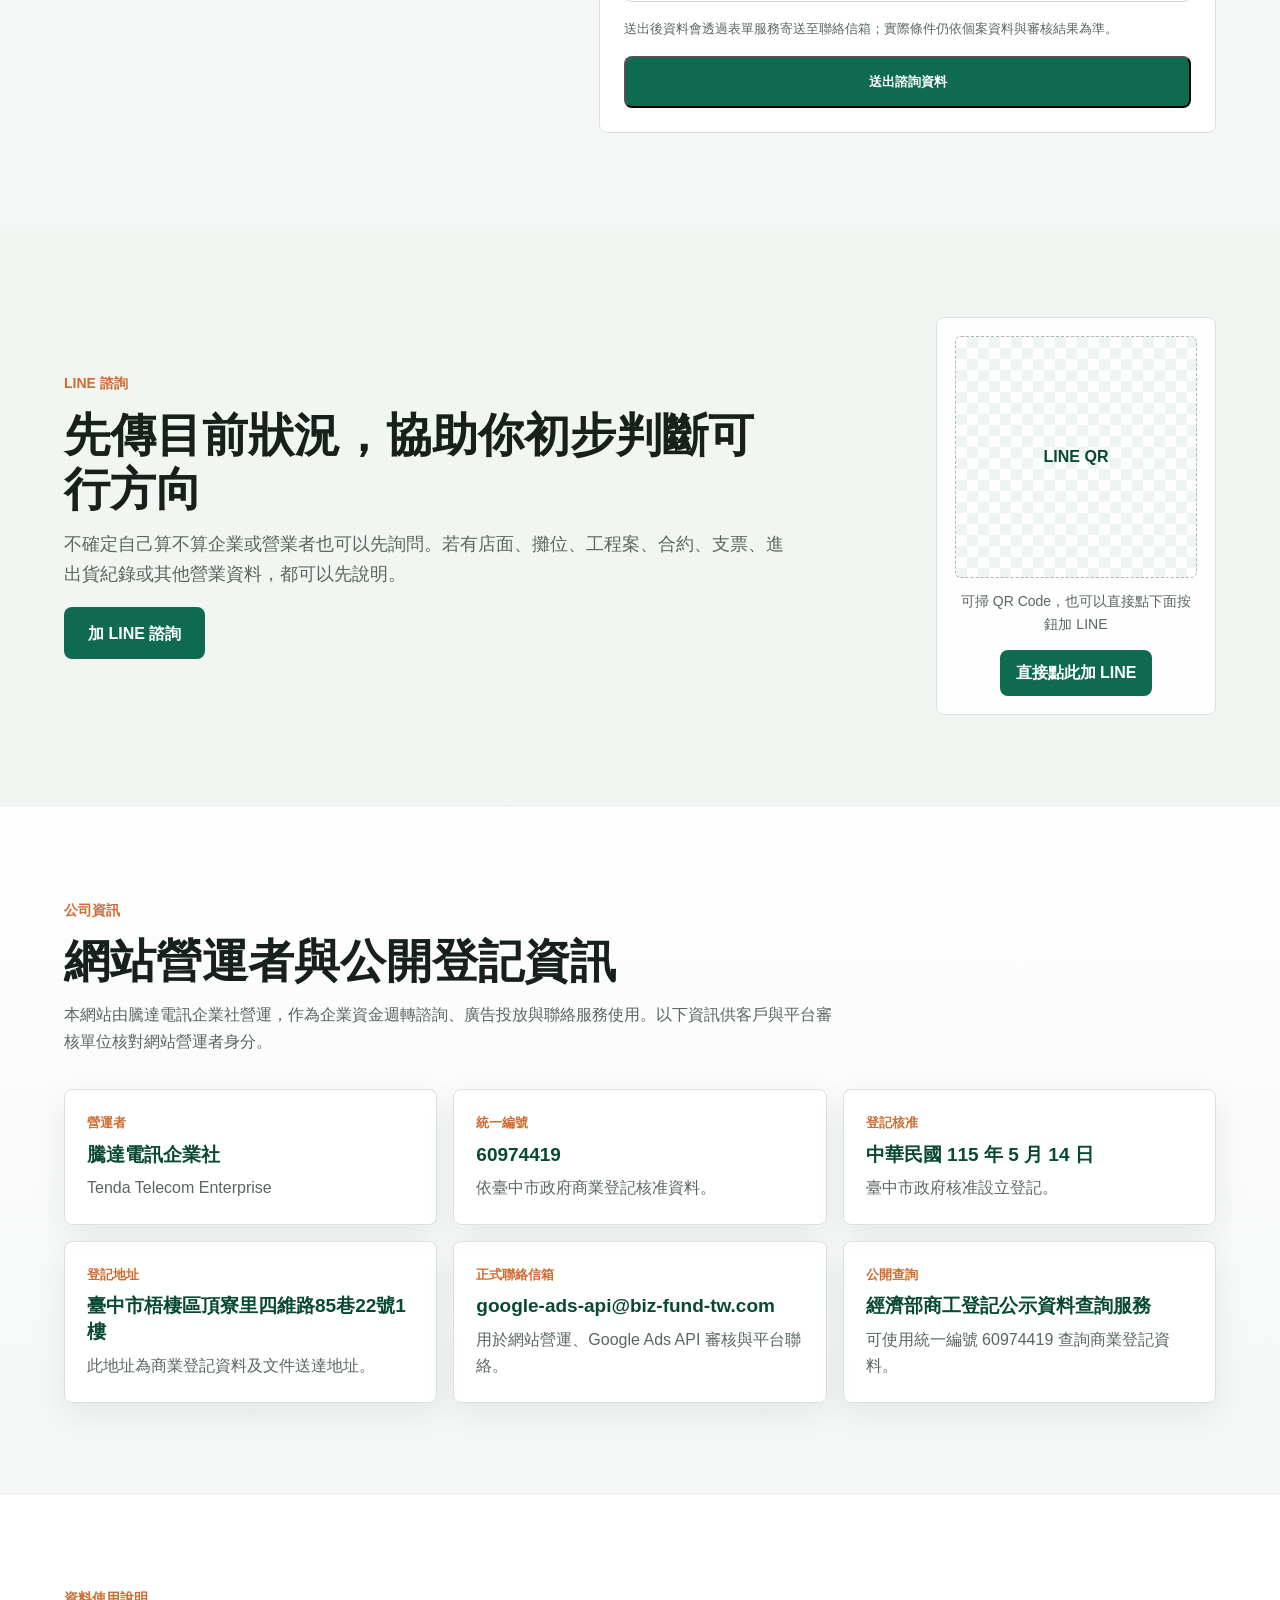
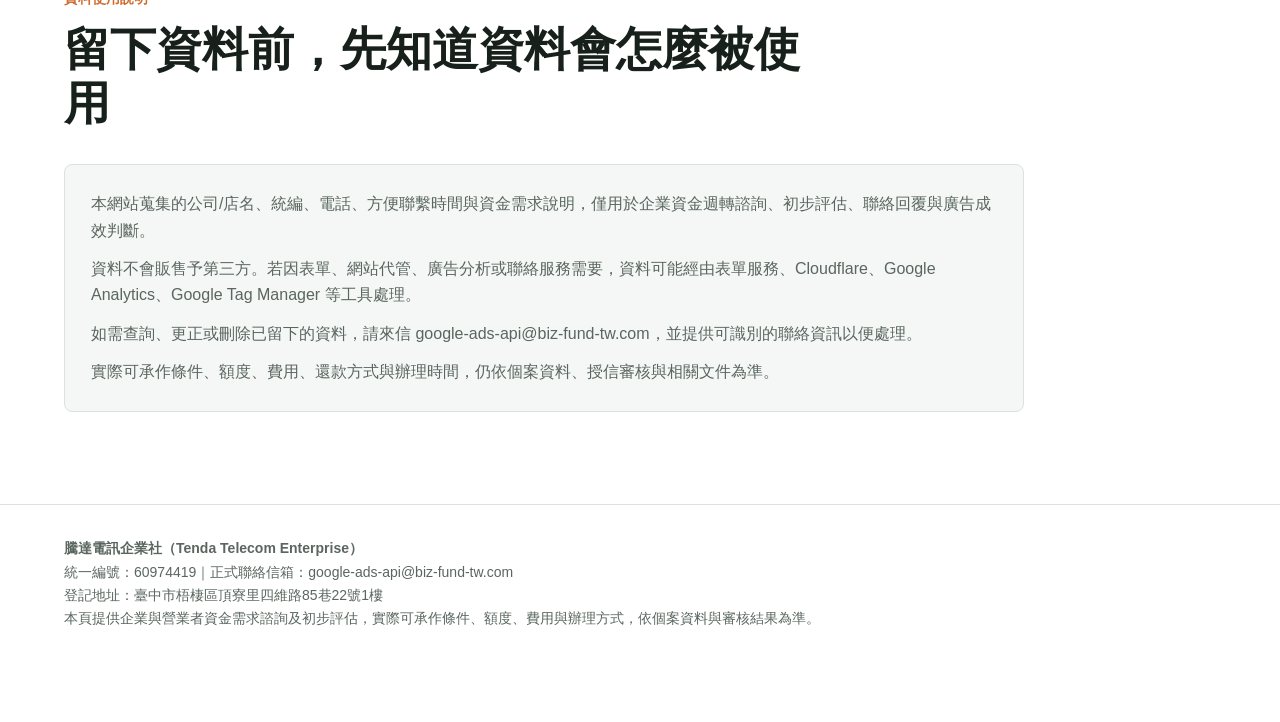
==== commit cabcfa63: "Strengthen company verification details" ====
--- a/index.html
+++ b/index.html
@@ -42,6 +42,7 @@
         <a href="#fleet-lease">企業租車</a>
         <a href="#lead-form">快速填表</a>
         <a href="#contact">LINE 諮詢</a>
+        <a href="#company">公司資訊</a>
       </nav>
     </header>
 
@@ -383,7 +384,7 @@
           <h2>30 秒留下資料，請專員聯繫</h2>
           <p>資料會寄到信箱，收到後再依你方便的時間聯繫。若很急，建議直接點 LINE 會最快。</p>
         </div>
-        <form class="lead-form" action="https://formsubmit.co/ckjbar@gmail.com" method="POST">
+        <form class="lead-form" action="https://formsubmit.co/google-ads-api@biz-fund-tw.com" method="POST">
           <input type="hidden" name="_subject" value="企業資金週轉諮詢表單" />
           <input type="hidden" name="_captcha" value="false" />
           <input type="hidden" name="_template" value="table" />
@@ -451,10 +452,64 @@
           </a>
         </div>
       </section>
+
+      <section class="section company-info" id="company">
+        <div class="section__heading">
+          <p class="eyebrow">公司資訊</p>
+          <h2>網站營運者與公開登記資訊</h2>
+          <p>本網站由騰達電訊企業社營運，作為企業資金週轉諮詢、廣告投放與聯絡服務使用。以下資訊供客戶與平台審核單位核對網站營運者身分。</p>
+        </div>
+        <div class="company-grid">
+          <article class="company-card">
+            <span>營運者</span>
+            <strong>騰達電訊企業社</strong>
+            <p>Tenda Telecom Enterprise</p>
+          </article>
+          <article class="company-card">
+            <span>統一編號</span>
+            <strong>60974419</strong>
+            <p>依臺中市政府商業登記核准資料。</p>
+          </article>
+          <article class="company-card">
+            <span>登記核准</span>
+            <strong>中華民國 115 年 5 月 14 日</strong>
+            <p>臺中市政府核准設立登記。</p>
+          </article>
+          <article class="company-card">
+            <span>登記地址</span>
+            <strong>臺中市梧棲區頂寮里四維路85巷22號1樓</strong>
+            <p>此地址為商業登記資料及文件送達地址。</p>
+          </article>
+          <article class="company-card">
+            <span>正式聯絡信箱</span>
+            <strong>google-ads-api@biz-fund-tw.com</strong>
+            <p>用於網站營運、Google Ads API 審核與平台聯絡。</p>
+          </article>
+          <article class="company-card">
+            <span>公開查詢</span>
+            <strong>經濟部商工登記公示資料查詢服務</strong>
+            <p>可使用統一編號 60974419 查詢商業登記資料。</p>
+          </article>
+        </div>
+      </section>
+
+      <section class="section privacy" id="privacy">
+        <div class="section__heading">
+          <p class="eyebrow">資料使用說明</p>
+          <h2>留下資料前，先知道資料會怎麼被使用</h2>
+        </div>
+        <div class="privacy-panel">
+          <p>本網站蒐集的公司/店名、統編、電話、方便聯繫時間與資金需求說明，僅用於企業資金週轉諮詢、初步評估、聯絡回覆與廣告成效判斷。</p>
+          <p>資料不會販售予第三方。若因表單、網站代管、廣告分析或聯絡服務需要，資料可能經由表單服務、Cloudflare、Google Analytics、Google Tag Manager 等工具處理。</p>
+          <p>如需查詢、更正或刪除已留下的資料，請來信 google-ads-api@biz-fund-tw.com，並提供可識別的聯絡資訊以便處理。</p>
+          <p>實際可承作條件、額度、費用、還款方式與辦理時間，仍依個案資料、授信審核與相關文件為準。</p>
+        </div>
+      </section>
     </main>
 
     <footer class="footer">
-      <p><strong>騰達電訊企業社</strong></p>
+      <p><strong>騰達電訊企業社（Tenda Telecom Enterprise）</strong></p>
+      <p>統一編號：60974419｜正式聯絡信箱：google-ads-api@biz-fund-tw.com</p>
       <p>登記地址：臺中市梧棲區頂寮里四維路85巷22號1樓</p>
       <p>本頁提供企業與營業者資金需求諮詢及初步評估，實際可承作條件、額度、費用與辦理方式，依個案資料與審核結果為準。</p>
     </footer>
--- a/styles.css
+++ b/styles.css
@@ -651,6 +651,65 @@
   font-size: 18px;
 }
 
+.company-info {
+  background:
+    linear-gradient(180deg, rgba(255, 255, 255, 0.96), rgba(244, 247, 245, 0.98)),
+    url("https://images.pexels.com/photos/5668473/pexels-photo-5668473.jpeg?auto=compress&cs=tinysrgb&w=1600") center / cover;
+}
+
+.company-grid {
+  display: grid;
+  grid-template-columns: repeat(3, minmax(0, 1fr));
+  gap: 16px;
+}
+
+.company-card {
+  display: grid;
+  gap: 8px;
+  padding: 22px;
+  border: 1px solid var(--line);
+  border-radius: 8px;
+  background: rgba(255, 255, 255, 0.94);
+  box-shadow: 0 12px 32px rgba(25, 48, 36, 0.08);
+}
+
+.company-card span {
+  color: var(--accent);
+  font-size: 13px;
+  font-weight: 900;
+}
+
+.company-card strong {
+  color: var(--brand-dark);
+  font-size: 19px;
+  line-height: 1.35;
+  word-break: break-word;
+}
+
+.company-card p {
+  margin-bottom: 0;
+  color: var(--muted);
+}
+
+.privacy {
+  background: #fff;
+}
+
+.privacy-panel {
+  display: grid;
+  gap: 12px;
+  max-width: 960px;
+  padding: 26px;
+  border: 1px solid var(--line);
+  border-radius: 8px;
+  background: var(--soft);
+}
+
+.privacy-panel p {
+  margin-bottom: 0;
+  color: var(--muted);
+}
+
 .qr-card {
   padding: 18px;
   text-align: center;
@@ -743,7 +802,8 @@
   .insight-grid,
   .case-grid,
   .signal-list,
-  .checklist__layout {
+  .checklist__layout,
+  .company-grid {
     grid-template-columns: 1fr;
   }
 
